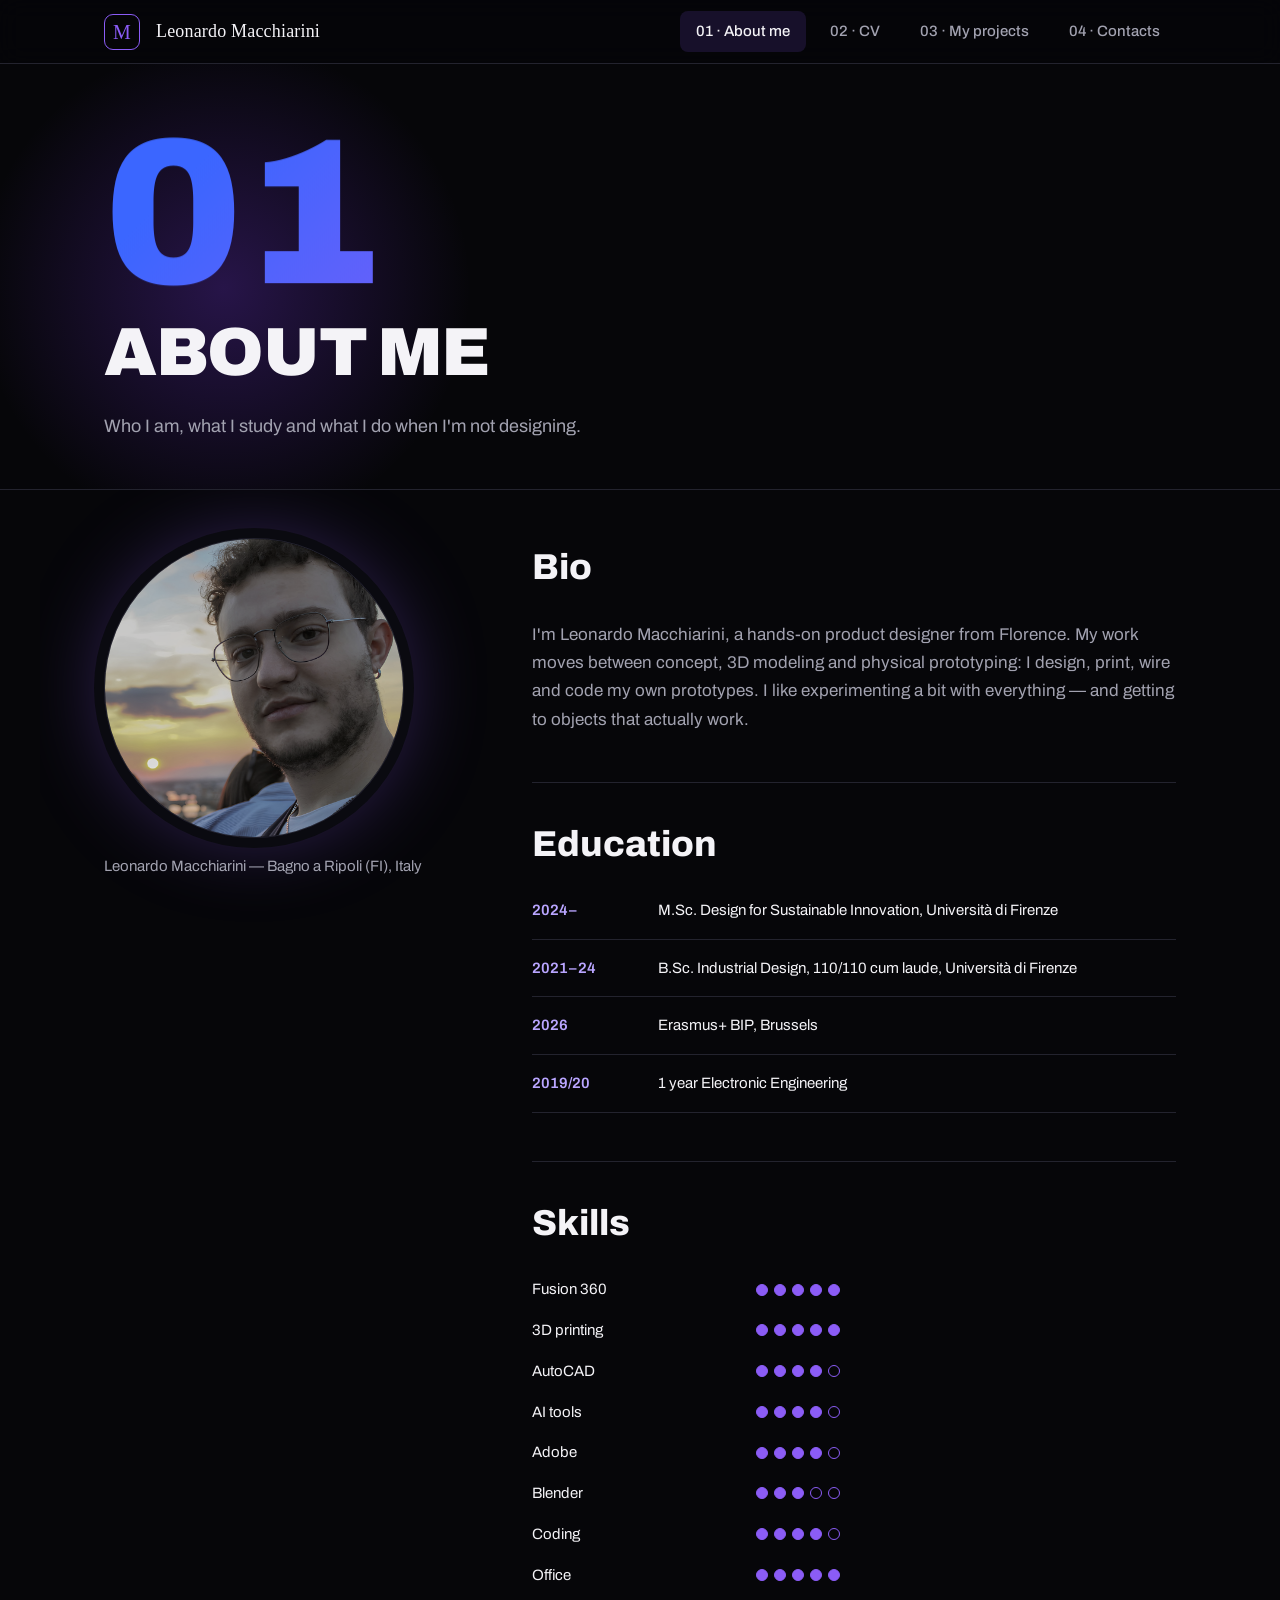
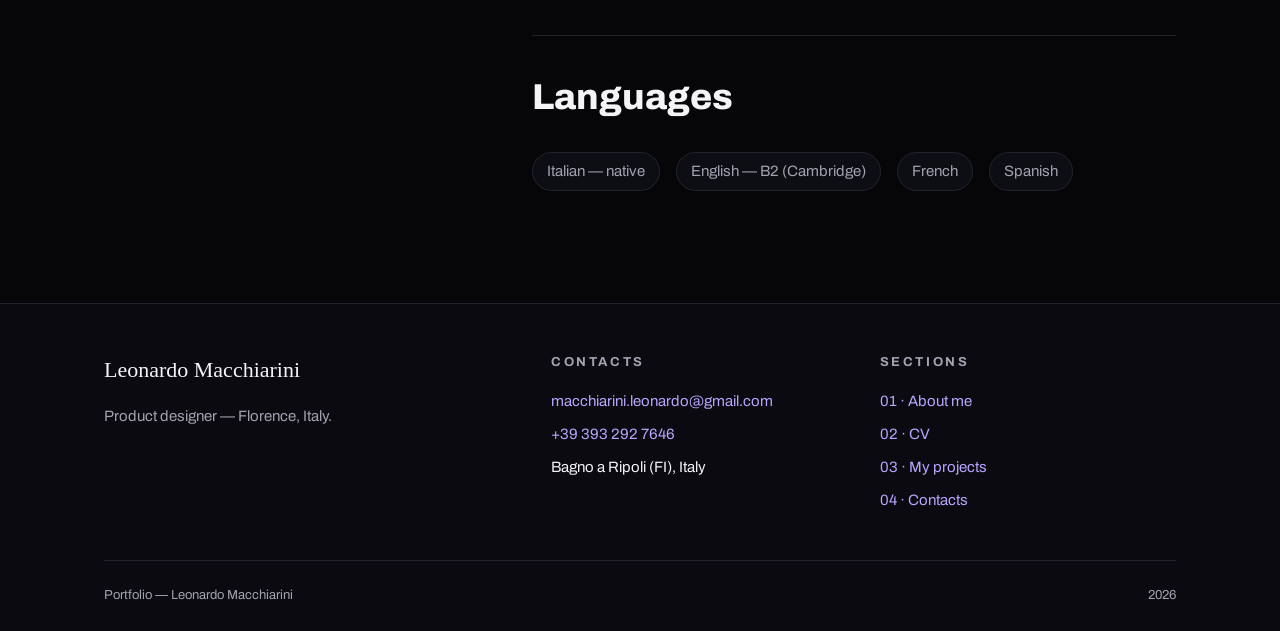
==== about.html @ bccb9dcc "Portfolio website: single-screen landing + About/CV/Projects/Contacts pages, Onyx/Violet design syst" ====
<!doctype html>
<html lang="en">
<head>
<meta charset="utf-8">
<meta name="viewport" content="width=device-width, initial-scale=1">
<meta name="color-scheme" content="dark">
<title>About me — Leonardo Macchiarini</title>
<meta name="description" content="Leonardo Macchiarini: bio, education, skills and languages.">
<link rel="icon" href="data:image/svg+xml,%3Csvg xmlns='http://www.w3.org/2000/svg' viewBox='0 0 64 64'%3E%3Crect width='64' height='64' rx='14' fill='%23070708'/%3E%3Ctext x='32' y='45' font-family='Georgia,serif' font-size='38' fill='%233b66ff' text-anchor='middle'%3EM%3C/text%3E%3C/svg%3E">
<link rel="stylesheet" href="assets/css/fonts.css">
<link rel="stylesheet" href="assets/css/layout.css">
<link rel="stylesheet" href="assets/css/style.css">
<script src="assets/js/main.js" defer></script>
</head>
<body>
<a class="skip" href="#contenuto">Skip to content</a>
<div id="progress" aria-hidden="true"></div>
<header class="site-header">
  <div class="header-inner">
    <a class="brand" href="index.html"><span class="brand-mark" aria-hidden="true">M</span><span>Leonardo Macchiarini</span></a>
    <button class="nav-toggle" type="button" aria-expanded="false" aria-controls="site-nav" aria-label="Open menu"><svg class="od-icon" style="--od-icon-size:1.4em" viewBox="0 0 24 24" fill="none" stroke="currentColor" stroke-width="2" stroke-linecap="round" aria-hidden="true"><path d="M4 7h16M4 12h16M4 17h16"/></svg></button>
    <nav class="site-nav" id="site-nav" aria-label="Main navigation">
      <ul><li><a href="about.html" aria-current="page">01 · About me</a></li><li><a href="cv.html">02 · CV</a></li><li><a href="projects.html">03 · My projects</a></li><li><a href="contacts.html">04 · Contacts</a></li></ul>
    </nav>
  </div>
</header>
<main id="contenuto">
<section class="page-head">
  <div class="container">
    <span class="big-num" aria-hidden="true">01</span>
    <h1>About me</h1>
    <p class="lead">Who I am, what I study and what I do when I'm not designing.</p>
  </div>
</section>
<section class="container about-grid">
  <figure class="about-photo reveal">
    <span class="frame"><img src="assets/img/about/p04-01.jpg" width="2367" height="2000" alt="Portrait of Leonardo Macchiarini" loading="eager"></span>
    <figcaption>Leonardo Macchiarini — Bagno a Ripoli (FI), Italy</figcaption>
  </figure>
  <div class="about-cols">
    <div class="about-block reveal">
      <h2>Bio</h2>
      <p>I'm Leonardo Macchiarini, a hands-on product designer from Florence. My work moves between concept, 3D modeling and physical prototyping: I design, print, wire and code my own prototypes. I like experimenting a bit with everything — and getting to objects that actually work.</p>
    </div>
    <div class="about-block reveal">
      <h2>Education</h2>
      <ul class="edu-list"><li><span class="yr">2024–</span><span>M.Sc. Design for Sustainable Innovation, Università di Firenze</span></li><li><span class="yr">2021–24</span><span>B.Sc. Industrial Design, 110/110 cum laude, Università di Firenze</span></li><li><span class="yr">2026</span><span>Erasmus+ BIP, Brussels</span></li><li><span class="yr">2019/20</span><span>1 year Electronic Engineering</span></li></ul>
    </div>
    <div class="about-block reveal">
      <h2>Skills</h2>
      <ul class="skill-list"><li class="skill"><span>Fusion 360</span><span class="dots" role="img" aria-label="5 out of 5"><span class="dot on"></span><span class="dot on"></span><span class="dot on"></span><span class="dot on"></span><span class="dot on"></span></span></li><li class="skill"><span>3D printing</span><span class="dots" role="img" aria-label="5 out of 5"><span class="dot on"></span><span class="dot on"></span><span class="dot on"></span><span class="dot on"></span><span class="dot on"></span></span></li><li class="skill"><span>AutoCAD</span><span class="dots" role="img" aria-label="4 out of 5"><span class="dot on"></span><span class="dot on"></span><span class="dot on"></span><span class="dot on"></span><span class="dot"></span></span></li><li class="skill"><span>AI tools</span><span class="dots" role="img" aria-label="4 out of 5"><span class="dot on"></span><span class="dot on"></span><span class="dot on"></span><span class="dot on"></span><span class="dot"></span></span></li><li class="skill"><span>Adobe</span><span class="dots" role="img" aria-label="4 out of 5"><span class="dot on"></span><span class="dot on"></span><span class="dot on"></span><span class="dot on"></span><span class="dot"></span></span></li><li class="skill"><span>Blender</span><span class="dots" role="img" aria-label="3 out of 5"><span class="dot on"></span><span class="dot on"></span><span class="dot on"></span><span class="dot"></span><span class="dot"></span></span></li><li class="skill"><span>Coding</span><span class="dots" role="img" aria-label="4 out of 5"><span class="dot on"></span><span class="dot on"></span><span class="dot on"></span><span class="dot on"></span><span class="dot"></span></span></li><li class="skill"><span>Office</span><span class="dots" role="img" aria-label="5 out of 5"><span class="dot on"></span><span class="dot on"></span><span class="dot on"></span><span class="dot on"></span><span class="dot on"></span></span></li></ul>
    </div>
    <div class="about-block reveal">
      <h2>Languages</h2>
      <ul class="lang-list"><li class="chip">Italian — native</li><li class="chip">English — B2 (Cambridge)</li><li class="chip">French</li><li class="chip">Spanish</li></ul>
    </div>
  </div>
</section>

</main>
<footer class="site-footer">
  <div class="container">
    <div class="footer-grid">
      <div>
        <p class="footer-brand">Leonardo Macchiarini</p>
        <p class="footer-note">Product designer — Florence, Italy.</p>
      </div>
      <div>
        <h2>Contacts</h2>
        <ul class="footer-links">
          <li><a href="mailto:macchiarini.leonardo@gmail.com">macchiarini.leonardo@gmail.com</a></li>
          <li><a href="tel:+393932927646">+39 393 292 7646</a></li>
          <li>Bagno a Ripoli (FI), Italy</li>
        </ul>
      </div>
      <div>
        <h2>Sections</h2>
        <ul class="footer-links">
          <li><a href="about.html">01 · About me</a></li>
          <li><a href="cv.html">02 · CV</a></li>
          <li><a href="projects.html">03 · My projects</a></li>
          <li><a href="contacts.html">04 · Contacts</a></li>
        </ul>
      </div>
    </div>
    <div class="footer-bottom">
      <span>Portfolio — Leonardo Macchiarini</span>
      <span>2026</span>
    </div>
  </div>
</footer>
</body>
</html>
---- assets/css/fonts.css ----
/* Archivo (local woff2) — imported from the fonts folder so existing
   `assets/css/fonts.css` links resolve without touching the pages. */
@import url("../fonts/fonts.css");
---- assets/css/layout.css ----
/* OD-LAYOUT-PRIMITIVES v1 — structure only: display, flex/grid, overflow, wrapping, ratio, geometry.
   Put this @layer first; product CSS outside the layer wins ordinary layout rules.
   Native hidden and closed-dialog states take precedence over component display rules. */
@layer od-layout {
  [hidden]:not([hidden="until-found" i]) { display: none !important; }
  dialog:not([open]) { display: none !important; }

  :where(.od-stack,.od-row,.od-row-top,.od-cluster,.od-grid,.od-field,.od-stat,.od-cell,.od-tile) > :where(*) { min-width: 0; }

  /* containers */
  .od-stack   { display: flex; flex-direction: column; gap: var(--od-gap, 8px); }
  .od-row     { display: flex; align-items: center; gap: var(--od-gap, 8px); }
  .od-row-top { display: flex; align-items: flex-start; gap: var(--od-gap, 8px); }
  .od-cluster { display: flex; flex-wrap: wrap; align-items: center; gap: var(--od-gap, 8px); }
  .od-fill    { flex: 1 1 0; min-width: 0; }
  .od-fixed   { flex: none; }
  .od-grid    { display: grid; gap: var(--od-gap, 12px); grid-template-columns: repeat(var(--od-cols, 3), minmax(0, 1fr)); }

  /* stacked information: each piece is its own line — never sibling inline spans */
  .od-stat, .od-field, .od-cell { display: grid; gap: var(--od-gap, 2px); }
  :where(.od-stat,.od-field,.od-cell) > :where(*) { display: block; }
  .od-tile { display: grid; grid-template-rows: auto 1fr; }
  :where(.od-tile) > :where(*) { display: block; }

  /* media keeps its intrinsic ratio by default; never a distorted or cropped
     cover by accident. height:auto lets the ratio win over an <img height="…">
     attribute. Cropping to a uniform box is an explicit opt-in: set --od-ratio
     AND add .od-media-cover together (per the core rule, only where a crop is
     deliberate — tile thumbs, decorative fills — never on full-frame content). */
  .od-media { display: block; width: 100%; height: auto; aspect-ratio: var(--od-ratio, auto); }
  .od-media-cover { object-fit: cover; }

  /* functional inline SVG icons opt into bounded geometry; content SVGs keep their own */
  .od-icon { display: inline-block; inline-size: var(--od-icon-size, 1em); block-size: var(--od-icon-size, 1em); flex: none; }

  /* data text only — authored copy is rewritten to its budget instead */
  .od-truncate { display: block; max-width: 100%; overflow: hidden; white-space: nowrap; text-overflow: ellipsis; }
  .od-clamp-2, .od-clamp-3 { display: -webkit-box; -webkit-box-orient: vertical; overflow: hidden; overflow-wrap: anywhere; }
  .od-clamp-2 { -webkit-line-clamp: 2; }
  .od-clamp-3 { -webkit-line-clamp: 3; }
  .od-lines-2 { min-height: calc(2 * 1.4em); }   /* block-level reservation for a shared baseline */
  .od-nowrap  { white-space: nowrap; }           /* 数字+单位 · 价格+起 · 日期+星期 */
  .od-keep    { word-break: keep-all; overflow-wrap: anywhere; } /* CJK labels break at spaces / <wbr> first */

  /* screen skeleton (optional): bars take their own space, the middle scrolls — no padding guessed for chrome */
  .od-screen { display: grid; grid-template-rows: auto minmax(0, 1fr) auto; height: 100%; }
  .od-scroll { overflow-y: auto; overscroll-behavior: contain; min-height: 0; }

  /* horizontal rail: the next item peeks at the edge; trailing room survives overflow */
  .od-rail { display: flex; gap: var(--od-gap, 8px); overflow-x: auto; scroll-snap-type: x proximity; scrollbar-width: none;
             padding-inline: var(--od-rail-pad, 16px); scroll-padding-inline: var(--od-rail-pad, 16px); }
  .od-rail::-webkit-scrollbar { display: none; }
  :where(.od-rail) > :where(*) { flex: none; scroll-snap-align: start; }
  :where(.od-rail) > :where(:last-child) { margin-inline-end: var(--od-rail-pad, 16px); }

  .od-spacer { flex: none; visibility: hidden; pointer-events: none; }
  .od-touch  { min-width: 44px; min-height: 44px; }
}
:root [hidden]:where(:not([hidden="until-found" i])) { display: none; }
/* /OD-LAYOUT-PRIMITIVES v1 */
---- assets/css/style.css ----
/* ============================================================
   Portfolio — Leonardo Macchiarini
   Design system: dark ground, electric blue accent, oversized
   section numerals, Archivo display type. Tokens only here.
   ============================================================ */

:root {
  --bg: #060609;
  --bg-2: #0a0a10;
  --panel: #0d0d14;
  --panel-2: #14141d;
  --line: #23232e;
  --text: #f4f3f7;
  --muted: #a2a2b0;
  --accent: #8b5cf6;
  --accent-strong: #7c3aed;
  --accent-soft: rgba(139, 92, 246, 0.14);
  --accent-2: #3b66ff;
  --accent-2-strong: #2e56f0;
  --deep-blue: #241a5e;
  --link: #b9a5ff;
  --on-accent: #ffffff;

  --font-sans: "Archivo", "Segoe UI", system-ui, sans-serif;
  --font-word: "Palatino Linotype", Palatino, Georgia, serif;

  --fs-hero: clamp(3.25rem, 13vw, 9.5rem);
  --fs-num: clamp(5rem, 17vw, 13rem);
  --fs-h1: clamp(2.25rem, 5.5vw, 4.25rem);
  --fs-h2: clamp(1.5rem, 3vw, 2.25rem);
  --fs-kicker: 0.8125rem;
  --fs-body: 1.0625rem;
  --fs-small: 0.9375rem;

  --s-1: 8px; --s-2: 16px; --s-3: 24px; --s-4: 32px;
  --s-5: 48px; --s-6: 64px; --s-7: 96px;

  --dur: 220ms;
  --dur-lg: 380ms;
  --ease-out: cubic-bezier(0.16, 1, 0.3, 1);
  --ease-in: cubic-bezier(0.4, 0, 1, 1);
  --ease-in-out: cubic-bezier(0.65, 0, 0.35, 1);

  --header-h: 64px;
  --radius: 14px;
  --container: 1200px;
}

*, *::before, *::after { box-sizing: border-box; }

html { scroll-behavior: smooth; scroll-padding-top: var(--header-h); }

body {
  margin: 0;
  background: var(--bg);
  color: var(--text);
  font-family: var(--font-sans);
  font-size: var(--fs-body);
  line-height: 1.65;
  -webkit-font-smoothing: antialiased;
  overflow-x: clip;
}

img { display: block; max-width: 100%; height: auto; }

a { color: var(--link); text-decoration: none; }
a:hover { color: var(--text); }

h1, h2, h3, p, figure, blockquote { margin: 0; }
ul, ol { margin: 0; padding: 0; list-style: none; }

button { font: inherit; color: inherit; }

:focus-visible {
  outline: 2px solid var(--accent);
  outline-offset: 3px;
  border-radius: 4px;
}

.skip {
  position: fixed;
  top: -100px;
  left: var(--s-2);
  z-index: 100;
  background: var(--accent-strong);
  color: var(--on-accent);
  padding: var(--s-1) var(--s-2);
  border-radius: 8px;
  transition: top var(--dur) var(--ease-out);
}
.skip:focus { top: var(--s-2); color: var(--on-accent); }

.container {
  max-width: var(--container);
  margin-inline: auto;
  padding-inline: clamp(20px, 5vw, 64px);
}

main { padding-top: var(--header-h); }

/* ---------- header ---------- */

.site-header {
  position: fixed;
  inset: 0 0 auto 0;
  z-index: 50;
  height: var(--header-h);
  background: rgba(6, 6, 9, 0.82);
  backdrop-filter: blur(12px);
  -webkit-backdrop-filter: blur(12px);
  border-bottom: 1px solid var(--line);
  transition: box-shadow var(--dur) var(--ease-out);
}
.site-header.scrolled { box-shadow: 0 8px 32px rgba(0, 0, 0, 0.55); }

.header-inner {
  max-width: var(--container);
  margin-inline: auto;
  padding-inline: clamp(20px, 5vw, 64px);
  height: 100%;
  display: flex;
  align-items: center;
  gap: var(--s-3);
}

.brand {
  display: flex;
  align-items: center;
  gap: var(--s-2);
  color: var(--text);
  font-family: var(--font-word);
  font-size: 1.125rem;
  letter-spacing: 0.01em;
}
.brand:hover { color: var(--text); }
.brand-mark {
  display: grid;
  place-items: center;
  width: 36px;
  height: 36px;
  border: 1px solid var(--accent);
  border-radius: 9px;
  color: var(--accent);
  font-family: var(--font-word);
  font-size: 1.25rem;
  line-height: 1;
}

.site-nav { margin-left: auto; }
.site-nav ul { display: flex; align-items: center; gap: var(--s-1); }
.site-nav a {
  display: block;
  padding: var(--s-1) var(--s-2);
  border-radius: 8px;
  color: var(--muted);
  font-size: var(--fs-small);
  font-weight: 500;
  white-space: nowrap;
}
.site-nav a:hover { color: var(--text); background: var(--panel-2); }
.site-nav a[aria-current="page"] { color: var(--text); background: var(--accent-soft); }

.nav-toggle {
  display: none;
  margin-left: auto;
  width: 44px;
  height: 44px;
  background: none;
  border: 1px solid var(--line);
  border-radius: 10px;
  cursor: pointer;
  place-items: center;
}

/* ---------- buttons & chips ---------- */

.btn {
  display: inline-flex;
  align-items: center;
  gap: var(--s-1);
  padding: 14px 24px;
  border-radius: 999px;
  font-weight: 600;
  font-size: var(--fs-small);
  border: 1px solid transparent;
  transition: background var(--dur) var(--ease-out), color var(--dur) var(--ease-out),
              border-color var(--dur) var(--ease-out), transform var(--dur) var(--ease-out);
}
.btn.primary { background: var(--accent-2-strong); color: var(--on-accent); }
.btn.primary:hover { background: var(--accent-2); color: var(--on-accent); box-shadow: 0 8px 30px rgba(59, 102, 255, 0.35); }
.btn.ghost { border-color: var(--line); color: var(--text); background: transparent; }
.btn.ghost:hover { border-color: var(--accent); color: var(--text); }
.btn:active { transform: translateY(1px); }

.chip {
  display: inline-block;
  padding: 6px 14px;
  border: 1px solid var(--line);
  border-radius: 999px;
  background: var(--panel);
  color: var(--muted);
  font-size: var(--fs-small);
}

.tag {
  display: inline-block;
  padding: 4px 12px;
  border-radius: 999px;
  background: var(--accent-soft);
  color: var(--link);
  font-size: 0.8125rem;
  font-weight: 600;
  letter-spacing: 0.02em;
}

.kicker {
  font-size: var(--fs-kicker);
  font-weight: 700;
  letter-spacing: 0.22em;
  text-transform: uppercase;
  color: var(--link);
}

/* ---------- hero (landing) ---------- */

.hero {
  position: relative;
  min-height: calc(100svh - var(--header-h));
  display: grid;
  grid-template-columns: minmax(0, 1.4fr) minmax(0, 1fr);
  align-items: center;
  gap: var(--s-5);
  padding-block: var(--s-6);
  overflow: hidden;
}
.hero::before {
  content: "";
  position: absolute;
  top: -20%;
  right: -10%;
  width: 60vw;
  height: 60vw;
  max-width: 900px;
  max-height: 900px;
  background: radial-gradient(closest-side, rgba(124, 58, 237, 0.32), transparent 70%);
  pointer-events: none;
}
.hero-text { position: relative; }
.hero-kicker { margin-bottom: var(--s-3); }
.hero-title {
  font-size: var(--fs-hero);
  font-weight: 900;
  line-height: 0.95;
  letter-spacing: -0.03em;
  text-transform: uppercase;
}
.hero-name {
  margin-top: var(--s-2);
  font-family: var(--font-word);
  font-size: clamp(1.375rem, 3vw, 2rem);
  color: var(--muted);
}
.hero-quote {
  margin-top: var(--s-4);
  max-width: 46ch;
  font-size: var(--fs-h2);
  line-height: 1.35;
  font-weight: 500;
}
.hero-quote cite {
  display: block;
  margin-top: var(--s-2);
  font-style: normal;
  font-size: var(--fs-small);
  color: var(--muted);
}
.hero-cta { display: flex; flex-wrap: wrap; gap: var(--s-2); margin-top: var(--s-5); }

.hero-portrait {
  position: relative;
  justify-self: center;
  width: min(100%, 440px);
}
.hero-portrait .ring {
  width: 100%;
  aspect-ratio: 1;
  border-radius: 50%;
  overflow: hidden;
  border: 1px solid var(--line);
  box-shadow: 0 0 0 10px var(--bg-2), 0 0 90px rgba(59, 102, 255, 0.25);
}
.hero-portrait img { width: 100%; height: 100%; object-fit: cover; }

/* ---------- index rows (landing) ---------- */

.index-section { padding-block: var(--s-6) var(--s-7); border-top: 1px solid var(--line); }
.section-title {
  font-size: var(--fs-h2);
  font-weight: 800;
  letter-spacing: -0.01em;
  margin-bottom: var(--s-4);
}

.index-list { border-top: 1px solid var(--line); }
.index-row {
  display: grid;
  grid-template-columns: auto minmax(0, 1fr) auto auto;
  align-items: center;
  gap: clamp(16px, 4vw, 48px);
  padding: var(--s-4) var(--s-2);
  border-bottom: 1px solid var(--line);
  color: var(--text);
  transition: background var(--dur) var(--ease-out);
}
.index-row:hover { background: var(--panel); color: var(--text); }
.idx-num {
  font-size: clamp(2rem, 5vw, 3.5rem);
  font-weight: 900;
  line-height: 1;
  color: var(--accent);
  background: linear-gradient(135deg, var(--accent-2), var(--accent));
  -webkit-background-clip: text;
  background-clip: text;
  -webkit-text-fill-color: transparent;
}
@supports not ((background-clip: text) or (-webkit-background-clip: text)) {
  .idx-num { background: none; -webkit-text-fill-color: currentColor; color: var(--accent); }
}
.idx-title {
  display: block;
  font-size: clamp(1.375rem, 3vw, 2rem);
  font-weight: 800;
  letter-spacing: -0.01em;
}
.idx-desc { display: block; margin-top: 6px; color: var(--muted); font-size: var(--fs-small); max-width: 60ch; }
.idx-thumb {
  width: clamp(72px, 10vw, 120px);
  aspect-ratio: 4 / 3;
  border-radius: 10px;
  overflow: hidden;
  border: 1px solid var(--line);
}
.idx-thumb img { width: 100%; height: 100%; object-fit: cover; }
.idx-arrow { color: var(--accent); transition: transform var(--dur) var(--ease-out); }
.index-row:hover .idx-arrow { transform: translateX(6px); }

/* ---------- section head (category / about / project) ---------- */

.page-head {
  position: relative;
  padding-block: var(--s-6) var(--s-5);
  border-bottom: 1px solid var(--line);
  overflow: hidden;
}
.page-head::before {
  content: "";
  position: absolute;
  top: -30%;
  left: -10%;
  width: 55vw;
  height: 55vw;
  max-width: 800px;
  max-height: 800px;
  background: radial-gradient(closest-side, rgba(124, 58, 237, 0.28), transparent 70%);
  pointer-events: none;
}
.big-num {
  display: block;
  font-size: var(--fs-num);
  font-weight: 900;
  line-height: 0.8;
  color: var(--accent);
  background: linear-gradient(135deg, var(--accent-2) 10%, var(--accent) 60%, #c4b5fd 100%);
  -webkit-background-clip: text;
  background-clip: text;
  -webkit-text-fill-color: transparent;
  user-select: none;
}
@supports not ((background-clip: text) or (-webkit-background-clip: text)) {
  .big-num { background: none; -webkit-text-fill-color: currentColor; color: var(--accent); }
}
.page-head h1 {
  position: relative;
  margin-top: var(--s-3);
  font-size: var(--fs-h1);
  font-weight: 900;
  letter-spacing: -0.02em;
  text-transform: uppercase;
  line-height: 1.02;
}
.page-head .lead {
  position: relative;
  margin-top: var(--s-3);
  max-width: 68ch;
  color: var(--muted);
  font-size: 1.125rem;
}

/* ---------- project cards ---------- */

.cards-section { padding-block: var(--s-5) var(--s-7); }
.cards {
  display: grid;
  grid-template-columns: repeat(auto-fill, minmax(280px, 1fr));
  gap: var(--s-4);
}
.card {
  display: grid;
  grid-template-rows: auto 1fr;
  background: var(--panel);
  border: 1px solid var(--line);
  border-radius: var(--radius);
  overflow: hidden;
  color: var(--text);
  transition: border-color var(--dur) var(--ease-out), transform var(--dur) var(--ease-out);
}
.card:hover { border-color: var(--accent); color: var(--text); transform: translateY(-4px); }
.card-media { display: block; aspect-ratio: 4 / 3; overflow: hidden; border-bottom: 1px solid var(--line); }
.card-media img { width: 100%; height: 100%; object-fit: cover; transition: transform var(--dur-lg) var(--ease-out); }
.card:hover .card-media img { transform: scale(1.04); }
.card-body { display: grid; gap: var(--s-2); padding: var(--s-3); align-content: start; }
.card-title { font-size: 1.25rem; font-weight: 700; letter-spacing: -0.01em; }
.card-foot { display: flex; align-items: center; justify-content: space-between; gap: var(--s-2); color: var(--accent); }
.card-foot .lbl { color: var(--muted); font-size: var(--fs-small); }

/* ---------- breadcrumbs ---------- */

.crumbs { padding-block: var(--s-4) 0; }
.crumbs ol { display: flex; flex-wrap: wrap; gap: var(--s-1); align-items: center; font-size: var(--fs-small); color: var(--muted); }
.crumbs li + li::before { content: "/"; margin-right: var(--s-1); color: var(--line); }
.crumbs [aria-current] { color: var(--text); }

/* ---------- project page ---------- */

.proj-head { padding-block: var(--s-4) var(--s-3); }
.proj-head h1 {
  margin-top: var(--s-2);
  font-size: var(--fs-h1);
  font-weight: 900;
  letter-spacing: -0.02em;
  line-height: 1.05;
}
.proj-meta { display: flex; flex-wrap: wrap; gap: var(--s-2); margin-top: var(--s-3); }

.proj-body { padding-block: var(--s-3) var(--s-4); }
.proj-body p { max-width: 70ch; }
.proj-body p + p { margin-top: var(--s-2); }

.gallery { display: grid; grid-template-columns: repeat(2, minmax(0, 1fr)); gap: var(--s-3); padding-block: var(--s-3) var(--s-6); }
.shot-fig { display: grid; gap: var(--s-1); align-content: start; }
.shot-fig.wide { grid-column: 1 / -1; }
.shot {
  display: block;
  width: 100%;
  padding: 0;
  border: 1px solid var(--line);
  border-radius: var(--radius);
  overflow: hidden;
  background: var(--panel);
  cursor: zoom-in;
  transition: border-color var(--dur) var(--ease-out);
}
.shot:hover { border-color: var(--accent); }
.shot img { width: 100%; height: auto; }
.shot-fig figcaption { color: var(--muted); font-size: var(--fs-small); padding-inline: 4px; }

.proj-nav {
  display: grid;
  grid-template-columns: 1fr 1fr;
  gap: var(--s-3);
  padding-block: var(--s-5);
  border-top: 1px solid var(--line);
}
.proj-nav a {
  display: grid;
  gap: 6px;
  padding: var(--s-3);
  border: 1px solid var(--line);
  border-radius: var(--radius);
  background: var(--panel);
  color: var(--text);
  transition: border-color var(--dur) var(--ease-out);
}
.proj-nav a:hover { border-color: var(--accent); color: var(--text); }
.proj-nav .dir { font-size: var(--fs-kicker); font-weight: 700; letter-spacing: 0.18em; text-transform: uppercase; color: var(--link); }
.proj-nav .ttl { font-weight: 700; }
.proj-nav .next { text-align: right; }

/* ---------- about ---------- */

.about-grid {
  display: grid;
  grid-template-columns: minmax(0, 380px) minmax(0, 1fr);
  gap: var(--s-5);
  padding-block: var(--s-5);
}
.about-photo { display: grid; gap: var(--s-2); align-content: start; }
.about-photo .frame { border-radius: var(--radius); overflow: hidden; border: 1px solid var(--line); }
.about-photo img { width: 100%; height: auto; }
.about-photo figcaption { color: var(--muted); font-size: var(--fs-small); }
.contact-list { display: grid; gap: var(--s-1); margin-top: var(--s-2); font-size: var(--fs-small); }
.contact-list a { color: var(--link); }

.about-cols { display: grid; gap: var(--s-5); }
.about-block h2 { font-size: var(--fs-h2); font-weight: 800; margin-bottom: var(--s-3); }
.about-block + .about-block { border-top: 1px solid var(--line); padding-top: var(--s-4); }

.edu-list { display: grid; gap: var(--s-2); }
.edu-list li { display: grid; grid-template-columns: 110px 1fr; gap: var(--s-2); padding-bottom: var(--s-2); border-bottom: 1px solid var(--line); font-size: var(--fs-small); }
.edu-list .yr { color: var(--link); font-weight: 600; white-space: nowrap; }

.lang-list { display: flex; flex-wrap: wrap; gap: var(--s-2); }

.skill-list { display: grid; gap: var(--s-2); max-width: 560px; }
.skill { display: grid; grid-template-columns: minmax(120px, 200px) 1fr; align-items: center; gap: var(--s-3); font-size: var(--fs-small); }
.dots { display: inline-flex; gap: 6px; align-items: center; }
.dot { width: 12px; height: 12px; border-radius: 50%; border: 1.5px solid var(--accent); }
.dot.on { background: var(--accent); }

.exp-list { display: grid; gap: var(--s-2); }
.exp-list li { display: grid; grid-template-columns: 130px 1fr; gap: var(--s-2); font-size: var(--fs-small); padding-bottom: var(--s-2); border-bottom: 1px solid var(--line); }
.exp-list .yr { color: var(--link); font-weight: 600; white-space: nowrap; }

.chip-cloud { display: flex; flex-wrap: wrap; gap: var(--s-2); }

/* ---------- footer ---------- */

.site-footer { border-top: 1px solid var(--line); background: var(--bg-2); margin-top: var(--s-6); }
.footer-grid {
  display: grid;
  grid-template-columns: 1.4fr 1fr 1fr;
  gap: var(--s-4);
  padding-block: var(--s-5);
}
.footer-brand { font-family: var(--font-word); font-size: 1.375rem; }
.footer-note { color: var(--muted); font-size: var(--fs-small); margin-top: var(--s-2); max-width: 40ch; }
.site-footer h2 { font-size: var(--fs-kicker); letter-spacing: 0.2em; text-transform: uppercase; color: var(--muted); margin-bottom: var(--s-2); }
.footer-links { display: grid; gap: var(--s-1); font-size: var(--fs-small); }
.footer-bottom {
  display: flex;
  flex-wrap: wrap;
  gap: var(--s-2);
  justify-content: space-between;
  padding-block: var(--s-3);
  border-top: 1px solid var(--line);
  color: var(--muted);
  font-size: 0.8125rem;
}

/* ---------- lightbox ---------- */

.lightbox {
  border: 1px solid var(--line);
  border-radius: var(--radius);
  background: var(--bg-2);
  color: var(--text);
  padding: 0;
  max-width: min(1100px, calc(100vw - 32px));
  width: 100%;
}
.lightbox::backdrop { background: rgba(3, 3, 6, 0.78); backdrop-filter: blur(8px); -webkit-backdrop-filter: blur(8px); }
.lb-fig { display: grid; gap: var(--s-2); padding: var(--s-3); }
.lb-img { width: 100%; max-height: 72vh; object-fit: contain; border-radius: 8px; background: #000; }
.lb-bar { display: flex; align-items: center; gap: var(--s-2); }
.lb-cap { flex: 1 1 auto; color: var(--muted); font-size: var(--fs-small); }
.lb-count { color: var(--muted); font-size: var(--fs-small); white-space: nowrap; }
.lb-btn {
  display: inline-grid;
  place-items: center;
  width: 44px;
  height: 44px;
  border-radius: 10px;
  border: 1px solid var(--line);
  background: var(--panel);
  cursor: pointer;
  color: var(--text);
  transition: border-color var(--dur) var(--ease-out);
}
.lb-btn:hover { border-color: var(--accent); }
.lb-nav { display: flex; gap: var(--s-2); justify-content: space-between; }

/* ---------- reveal motion ---------- */

.reveal { opacity: 0; transform: translateY(22px) scale(0.985); transition: opacity var(--dur-lg) var(--ease-out), transform var(--dur-lg) var(--ease-out); }
.reveal.in { opacity: 1; transform: none; }
.cards .reveal:nth-child(2), .index-list .reveal:nth-child(2) { transition-delay: 40ms; }
.cards .reveal:nth-child(3), .index-list .reveal:nth-child(3) { transition-delay: 80ms; }
.cards .reveal:nth-child(4), .index-list .reveal:nth-child(4) { transition-delay: 120ms; }
.cards .reveal:nth-child(5) { transition-delay: 160ms; }
.cards .reveal:nth-child(6) { transition-delay: 200ms; }

@media (prefers-reduced-motion: reduce) {
  html { scroll-behavior: auto; }
  .reveal { opacity: 1; transform: none; transition: none; }
  .card, .card-media img, .btn, .index-row, .idx-arrow { transition: none; }
}

/* ---------- responsive ---------- */

@media (max-width: 1024px) {
  .hero { grid-template-columns: 1fr; gap: var(--s-4); min-height: 0; padding-block: var(--s-6); }
  .hero-portrait { width: min(70vw, 360px); justify-self: start; }
  .footer-grid { grid-template-columns: 1fr 1fr; }
}

@media (max-width: 860px) {
  .nav-toggle { display: grid; }
  .site-nav {
    position: fixed;
    top: var(--header-h);
    left: 0;
    right: 0;
    margin: 0;
    background: var(--bg-2);
    border-bottom: 1px solid var(--line);
    padding: var(--s-2) clamp(20px, 5vw, 64px) var(--s-3);
  }
  .site-nav:not(.open) { display: none; }
  .site-nav ul { flex-direction: column; align-items: stretch; gap: 4px; }
  .site-nav a { padding: 12px 14px; font-size: 1rem; }
  .about-grid { grid-template-columns: 1fr; }
  .about-photo { max-width: 380px; }
}

@media (max-width: 768px) {
  .index-row { grid-template-columns: auto minmax(0, 1fr) auto; }
  .idx-thumb { display: none; }
  .gallery { grid-template-columns: 1fr; }
  .proj-nav { grid-template-columns: 1fr; }
  .edu-list li, .exp-list li { grid-template-columns: 1fr; gap: 2px; }
  .skill { grid-template-columns: 1fr; gap: 6px; }
  .footer-grid { grid-template-columns: 1fr; }
}

/* ---------- modern motion layer ---------- */

::selection { background: var(--accent-strong); color: var(--on-accent); }

#progress {
  position: fixed;
  top: 0;
  left: 0;
  z-index: 60;
  width: 100%;
  height: 3px;
  background: linear-gradient(90deg, var(--accent-2), var(--accent));
  transform: scaleX(0);
  transform-origin: 0 50%;
  pointer-events: none;
}

.site-header.hide { transform: translateY(-100%); }

.marquee { overflow: hidden; border-bottom: 1px solid var(--line); background: var(--bg-2); }
.marquee-track { display: flex; width: max-content; }
.marquee-group { display: flex; align-items: center; gap: 40px; padding: 14px 0 14px 40px; }
.marquee-group span {
  white-space: nowrap;
  font-weight: 800;
  font-size: 0.95rem;
  letter-spacing: 0.14em;
  text-transform: uppercase;
  color: var(--muted);
}
.marquee-group .sep { color: var(--accent); }

@media (prefers-reduced-motion: no-preference) {
  @view-transition { navigation: auto; }
  ::view-transition-old(root) { animation: vt-out 240ms var(--ease-in) both; }
  ::view-transition-new(root) { animation: vt-in 400ms var(--ease-out) 30ms both; }
  @keyframes vt-out { to { opacity: 0; transform: translateY(-14px); } }
  @keyframes vt-in { from { opacity: 0; transform: translateY(16px); } }

  @keyframes rise { from { opacity: 0; transform: translateY(26px); } }
  @keyframes pop { from { opacity: 0; transform: scale(0.92); } }
  .hero-kicker { animation: rise 0.55s var(--ease-out) both; }
  .hero-title { animation: rise 0.65s var(--ease-out) 0.06s both; }
  .hero-name { animation: rise 0.6s var(--ease-out) 0.14s both; }
  .hero-quote { animation: rise 0.6s var(--ease-out) 0.22s both; }
  .hero-cta { animation: rise 0.6s var(--ease-out) 0.3s both; }
  .hero-portrait { animation: pop 0.7s var(--ease-out) 0.18s both; }

  .crumbs, .page-head .big-num { animation: rise 0.5s var(--ease-out) both; }
  .page-head h1, .proj-head .kicker { animation: rise 0.55s var(--ease-out) 0.07s both; }
  .page-head .lead, .proj-head h1 { animation: rise 0.6s var(--ease-out) 0.14s both; }
  .proj-meta { animation: rise 0.6s var(--ease-out) 0.21s both; }

  .marquee-track { animation: marquee 26s linear infinite; }
  .marquee:hover .marquee-track { animation-play-state: paused; }
  @keyframes marquee { to { transform: translateX(-50%); } }

  .shot img { transition: transform var(--dur-lg) var(--ease-out); }
  .shot:hover img, .shot:focus-visible img { transform: scale(1.035); }

  dialog.lightbox[open] { animation: lb-in 260ms var(--ease-out) both; }
  dialog.lightbox[open]::backdrop { animation: lb-fade 260ms ease-out both; }
  @keyframes lb-in { from { opacity: 0; transform: scale(0.96) translateY(12px); } }
  @keyframes lb-fade { from { opacity: 0; } }

  .site-header { transition: box-shadow var(--dur) var(--ease-out), transform 320ms var(--ease-out); }
  #contenuto, .site-footer { transition: opacity 200ms var(--ease-in), transform 200ms var(--ease-in); }
  body.page-exit #contenuto,
  body.page-exit .site-header,
  body.page-exit .site-footer { opacity: 0; transform: translateY(-10px); }

  .site-nav a { transition: color 180ms var(--ease-out), background-color 180ms var(--ease-out); }
  .shot { transition: border-color var(--dur) var(--ease-out), transform var(--dur) var(--ease-out), box-shadow var(--dur) var(--ease-out); }
  .shot:hover, .shot:focus-visible { transform: translateY(-3px); box-shadow: 0 14px 40px rgba(0, 0, 0, 0.45), 0 0 36px rgba(139, 92, 246, 0.16); }
  .card { transition: border-color var(--dur) var(--ease-out), transform 280ms var(--ease-out), box-shadow 280ms var(--ease-out); }
  .card:hover { box-shadow: 0 18px 50px rgba(0, 0, 0, 0.5), 0 0 44px rgba(139, 92, 246, 0.18); }
}

/* ---------- fluidity pass (base, motion-safe) ---------- */

section[id] { scroll-margin-top: calc(var(--header-h) + 16px); }
.lb-img { transition: opacity 200ms var(--ease-out), transform 200ms var(--ease-out); }
.lb-img.swap { opacity: 0; transform: translateX(12px); }

/* ---------- fluidity pass 2: scroll-linked motion & rhythm ---------- */

.cards-section, .index-section, .proj-body, .about-grid, .gallery, .site-footer {
  content-visibility: auto;
  contain-intrinsic-size: auto 640px;
}

#progress { will-change: transform; }

.idx-title { transition: transform var(--dur) var(--ease-out); }
.index-row:hover .idx-title, .index-row:focus-visible .idx-title { transform: translateX(8px); }

.lb-img.swap-next { opacity: 0; transform: translateX(18px); }
.lb-img.swap-prev { opacity: 0; transform: translateX(-18px); }

.parallax { will-change: transform; }

@media (prefers-reduced-motion: reduce) {
  .cards-section, .index-section, .proj-body, .about-grid, .gallery, .site-footer { content-visibility: visible; }
  .lb-img, .idx-title { transition: none; }
  .proj-bg.armed { opacity: 1; transition: none; }
  .scroll-hint { display: none; }
}

/* ---------- new structure: single-screen landing, CV sheet, parallax projects, contacts ---------- */

.landing-page main { padding-top: var(--header-h); }
.landing {
  position: relative;
  height: calc(100svh - var(--header-h));
  display: grid;
  align-items: center;
  overflow: hidden;
}
.landing::before {
  content: "";
  position: absolute;
  top: -20%;
  right: -10%;
  width: 60vw;
  height: 60vw;
  max-width: 900px;
  max-height: 900px;
  background: radial-gradient(closest-side, rgba(124, 58, 237, 0.35), transparent 70%);
  pointer-events: none;
}
.landing-inner {
  position: relative;
  display: grid;
  grid-template-columns: minmax(0, 1.15fr) minmax(0, 1fr);
  gap: var(--s-5);
  align-items: center;
}
.landing-title {
  font-size: clamp(2.5rem, 10.5vh, 7rem);
  font-weight: 900;
  line-height: 0.95;
  letter-spacing: -0.03em;
  text-transform: uppercase;
  color: var(--text);
  background: linear-gradient(100deg, var(--accent-2) 0%, var(--accent) 55%, #c4b5fd 100%);
  -webkit-background-clip: text;
  background-clip: text;
  -webkit-text-fill-color: transparent;
  filter: drop-shadow(0 0 26px rgba(124, 58, 237, 0.35));
}
@supports not ((background-clip: text) or (-webkit-background-clip: text)) {
  .landing-title { background: none; -webkit-text-fill-color: currentColor; filter: none; color: var(--text); }
}
.landing-bio {
  margin-top: var(--s-3);
  max-width: 42ch;
  color: var(--muted);
  font-size: clamp(0.95rem, 1.7vh, 1.2rem);
}
.landing-links { display: grid; gap: var(--s-1); }
.landing-link {
  position: relative;
  overflow: hidden;
  display: grid;
  grid-template-columns: auto minmax(0, 1fr) auto;
  align-items: center;
  gap: var(--s-3);
  padding: clamp(8px, 2vh, 18px) var(--s-3);
  border: 1px solid var(--line);
  border-radius: var(--radius);
  background: var(--panel);
  color: var(--text);
  transition: border-color var(--dur) var(--ease-out), transform var(--dur) var(--ease-out);
}
.landing-link::before {
  content: "";
  position: absolute;
  inset: 0;
  background: var(--accent-soft);
  transform: scaleX(0);
  transform-origin: 0 50%;
  transition: transform var(--dur-lg) var(--ease-out);
}
.landing-link > * { position: relative; }
.landing-link:hover, .landing-link:focus-visible { border-color: var(--accent); transform: translateX(6px); color: var(--text); }
.landing-link:hover::before, .landing-link:focus-visible::before { transform: scaleX(1); }
.ll-num {
  font-weight: 900;
  font-size: clamp(1rem, 2.4vh, 1.5rem);
  line-height: 1;
  color: var(--accent);
  background: linear-gradient(135deg, var(--accent-2), var(--accent));
  -webkit-background-clip: text;
  background-clip: text;
  -webkit-text-fill-color: transparent;
}
@supports not ((background-clip: text) or (-webkit-background-clip: text)) {
  .ll-num { background: none; -webkit-text-fill-color: currentColor; color: var(--accent); }
}
.ll-title { font-size: clamp(1.2rem, 3.2vh, 1.9rem); font-weight: 800; letter-spacing: -0.01em; }
.ll-arrow { color: var(--accent); display: inline-flex; }

.about-block > p { color: var(--muted); max-width: 65ch; }

.cv-wrap { padding-block: var(--s-5) var(--s-7); }
.cv-sheet {
  max-width: 840px;
  margin-inline: auto;
  background: var(--panel);
  border: 1px solid var(--line);
  border-radius: var(--radius);
  padding: clamp(24px, 5vw, 56px);
}
.cv-head { padding-bottom: var(--s-4); border-bottom: 1px solid var(--line); margin-bottom: var(--s-4); }
.cv-head h2 {
  font-size: var(--fs-h1);
  font-weight: 900;
  letter-spacing: -0.02em;
  text-transform: uppercase;
  line-height: 1.02;
  color: var(--text);
  background: linear-gradient(100deg, var(--accent-2) 0%, var(--accent) 60%, #c4b5fd 100%);
  -webkit-background-clip: text;
  background-clip: text;
  -webkit-text-fill-color: transparent;
}
@supports not ((background-clip: text) or (-webkit-background-clip: text)) {
  .cv-head h2 { background: none; -webkit-text-fill-color: currentColor; color: var(--text); }
}
@media (min-width: 768px) {
  .cv-cols { display: grid; grid-template-columns: 1fr 1fr; gap: var(--s-5); }
  .cv-cols .cv-sec + .cv-sec { margin-top: 0; }
}
.cv-role { margin-top: 6px; color: var(--link); font-weight: 600; }
.cv-contact { display: flex; flex-wrap: wrap; gap: 6px var(--s-3); margin-top: var(--s-3); font-size: var(--fs-small); color: var(--muted); }
.cv-sec + .cv-sec { margin-top: var(--s-5); }
.cv-sec h3 { font-size: var(--fs-kicker); font-weight: 700; letter-spacing: 0.22em; text-transform: uppercase; color: var(--link); margin-bottom: var(--s-3); }
.cv-sec > p { color: var(--muted); max-width: 70ch; }

.proj {
  position: relative;
  min-height: 100svh;
  display: grid;
  align-items: center;
  overflow: hidden;
  border-top: 1px solid var(--line);
}
.proj-bg { position: absolute; inset: -14% 0; z-index: 0; will-change: transform; }
.proj-bg.armed { opacity: 0; transition: opacity 700ms var(--ease-out); }
.proj-bg.armed.in { opacity: 1; }
.proj-bg img { width: 100%; height: 100%; object-fit: cover; }
.proj-bg::after { content: ""; position: absolute; inset: 0; background: rgba(6, 6, 9, 0.62); }
.proj-bg.is-ph::after { display: none; }
.proj-content { position: relative; z-index: 1; padding-block: var(--s-6); will-change: transform; }
.proj-index {
  display: block;
  font-size: clamp(3rem, 8vw, 6rem);
  font-weight: 900;
  line-height: 1;
  color: var(--accent);
  background: linear-gradient(135deg, var(--accent-2) 10%, var(--accent) 60%, #c4b5fd 100%);
  -webkit-background-clip: text;
  background-clip: text;
  -webkit-text-fill-color: transparent;
  user-select: none;
}
@supports not ((background-clip: text) or (-webkit-background-clip: text)) {
  .proj-index { background: none; -webkit-text-fill-color: currentColor; color: var(--accent); }
}
.scroll-hint {
  position: absolute;
  left: 50%;
  bottom: 28px;
  transform: translateX(-50%);
  z-index: 2;
  display: grid;
  justify-items: center;
  gap: 4px;
  color: var(--muted);
  font-size: 0.75rem;
  font-weight: 600;
  letter-spacing: 0.22em;
  text-transform: uppercase;
  transition: opacity 300ms var(--ease-out);
  pointer-events: none;
}
.scroll-hint svg { color: var(--accent); }
.proj-title {
  margin-top: var(--s-2);
  font-size: clamp(2.5rem, 8vw, 6rem);
  font-weight: 900;
  letter-spacing: -0.02em;
  line-height: 1;
  text-transform: uppercase;
}
.proj-sub { margin-top: 8px; color: var(--link); font-weight: 600; font-size: var(--fs-h2); }
.proj-desc { margin-top: var(--s-3); max-width: 58ch; font-size: 1.125rem; }
.proj-shots { display: flex; flex-wrap: wrap; gap: var(--s-3); margin-top: var(--s-4); }
.proj-shots .shot { width: min(300px, 100%); }
.proj-shots .ph { width: min(300px, 100%); aspect-ratio: 4 / 3; }
.ph {
  display: grid;
  place-items: center;
  padding: var(--s-3);
  border: 1.5px dashed var(--line);
  border-radius: var(--radius);
  background: var(--panel);
  color: var(--muted);
  font-size: var(--fs-small);
  letter-spacing: 0.06em;
  text-transform: uppercase;
  text-align: center;
}
.proj-bg .ph { position: absolute; inset: 0; border: none; border-radius: 0; background: var(--bg-2); font-size: var(--fs-body); letter-spacing: 0.02em; text-transform: none; }

.contact-section { padding-block: var(--s-5) var(--s-7); }
.contact-grid { display: grid; grid-template-columns: repeat(auto-fit, minmax(280px, 1fr)); gap: var(--s-3); }
.contact-card {
  display: grid;
  gap: 6px;
  align-content: start;
  padding: var(--s-4);
  border: 1px solid var(--line);
  border-radius: var(--radius);
  background: var(--panel);
  color: var(--text);
  transition: border-color var(--dur) var(--ease-out), transform var(--dur) var(--ease-out);
}
a.contact-card:hover, a.contact-card:focus-visible { border-color: var(--accent); transform: translateY(-3px); color: var(--text); }
.cc-label { font-size: var(--fs-kicker); font-weight: 700; letter-spacing: 0.18em; text-transform: uppercase; color: var(--link); }
.cc-value { font-weight: 700; font-size: 1.125rem; overflow-wrap: anywhere; }

@media (prefers-reduced-motion: no-preference) {
  .landing-kicker { animation: rise 0.55s var(--ease-out) both; }
  .landing-title { animation: rise 0.65s var(--ease-out) 0.06s both; }
  .landing-bio { animation: rise 0.6s var(--ease-out) 0.14s both; }
  .landing-link { animation: rise 0.6s var(--ease-out) both; }
  .landing-link:nth-child(2) { animation-delay: 0.07s; }
  .landing-link:nth-child(3) { animation-delay: 0.14s; }
  .landing-link:nth-child(4) { animation-delay: 0.21s; }
  @keyframes bob { 0%, 100% { transform: translate(-50%, 0); } 50% { transform: translate(-50%, 8px); } }
  .scroll-hint { animation: bob 1.8s var(--ease-in-out) infinite; }
}

@media (max-width: 900px) {
  .landing { height: auto; min-height: calc(100svh - var(--header-h)); padding-block: var(--s-5); overflow: visible; }
  .landing-inner { grid-template-columns: 1fr; gap: var(--s-4); }
  .proj { min-height: 0; padding-block: var(--s-6); }
  .proj-bg { position: relative; inset: auto; height: 46vw; min-height: 220px; margin-bottom: var(--s-4); }
  .proj-bg .ph { position: relative; inset: auto; height: 100%; border: 1.5px dashed var(--line); border-radius: var(--radius); background: var(--panel); font-size: var(--fs-small); letter-spacing: 0.06em; text-transform: uppercase; }
  .proj-bg::after { display: none; }
  .proj-content { padding-block: 0; }
}

/* ---------- project documents & seamless about portrait ---------- */

.proj-docs { display: flex; flex-wrap: wrap; gap: var(--s-2); margin-top: var(--s-3); }
.doc-link {
  display: inline-flex;
  align-items: center;
  gap: 8px;
  padding: 8px 16px;
  border: 1px solid var(--line);
  border-radius: 999px;
  background: var(--panel);
  color: var(--link);
  font-size: var(--fs-small);
  font-weight: 600;
  overflow-wrap: anywhere;
  transition: border-color var(--dur) var(--ease-out), color var(--dur) var(--ease-out), transform var(--dur) var(--ease-out);
}
.doc-link:hover, .doc-link:focus-visible { border-color: var(--accent); color: var(--text); transform: translateY(-2px); }
.cv-download { margin-top: var(--s-3); }

.about-photo .frame {
  display: block;
  width: min(100%, 300px);
  aspect-ratio: 1;
  border-radius: 50%;
  box-shadow: 0 0 0 10px var(--bg-2), 0 0 80px rgba(139, 92, 246, 0.35);
}
.about-photo .frame img { width: 100%; height: 100%; object-fit: cover; }

/* ---------- unified photo treatment + layered parallax ---------- */

.proj-bg img, .shot img, .about-photo img, .lb-img {
  filter: saturate(0.5) contrast(1.06) brightness(0.88);
  transition: filter var(--dur-lg) var(--ease-out);
}
.proj-bg img { will-change: transform; }
.shot:hover img, .shot:focus-visible img, .about-photo:hover img { filter: saturate(1) contrast(1) brightness(1); }
.proj-bg::after { background: rgba(11, 7, 26, 0.55); }

.landing-text, .landing-links { transition: transform 420ms var(--ease-out); }

.proj-dots {
  position: fixed;
  right: 22px;
  top: 50%;
  transform: translateY(-50%);
  z-index: 40;
  display: grid;
  gap: 12px;
}
.proj-dots a {
  display: grid;
  place-items: center;
  width: 34px;
  height: 34px;
  border-radius: 50%;
  border: 1px solid var(--line);
  color: var(--muted);
  background: rgba(6, 6, 9, 0.6);
  backdrop-filter: blur(6px);
  -webkit-backdrop-filter: blur(6px);
  font-size: 0.6875rem;
  font-weight: 700;
  transition: border-color var(--dur) var(--ease-out), color var(--dur) var(--ease-out), transform var(--dur) var(--ease-out), background-color var(--dur) var(--ease-out);
}
.proj-dots a:hover { color: var(--text); border-color: var(--accent); }
.proj-dots a[aria-current="true"] { background: var(--accent-soft); border-color: var(--accent); color: var(--link); transform: scale(1.12); }

@media (max-width: 900px) { .proj-dots { display: none; } }

@media (prefers-reduced-motion: reduce) {
  .landing-text, .landing-links { transition: none; }
  .proj-bg img, .shot img, .about-photo img, .lb-img { transition: none; }
}
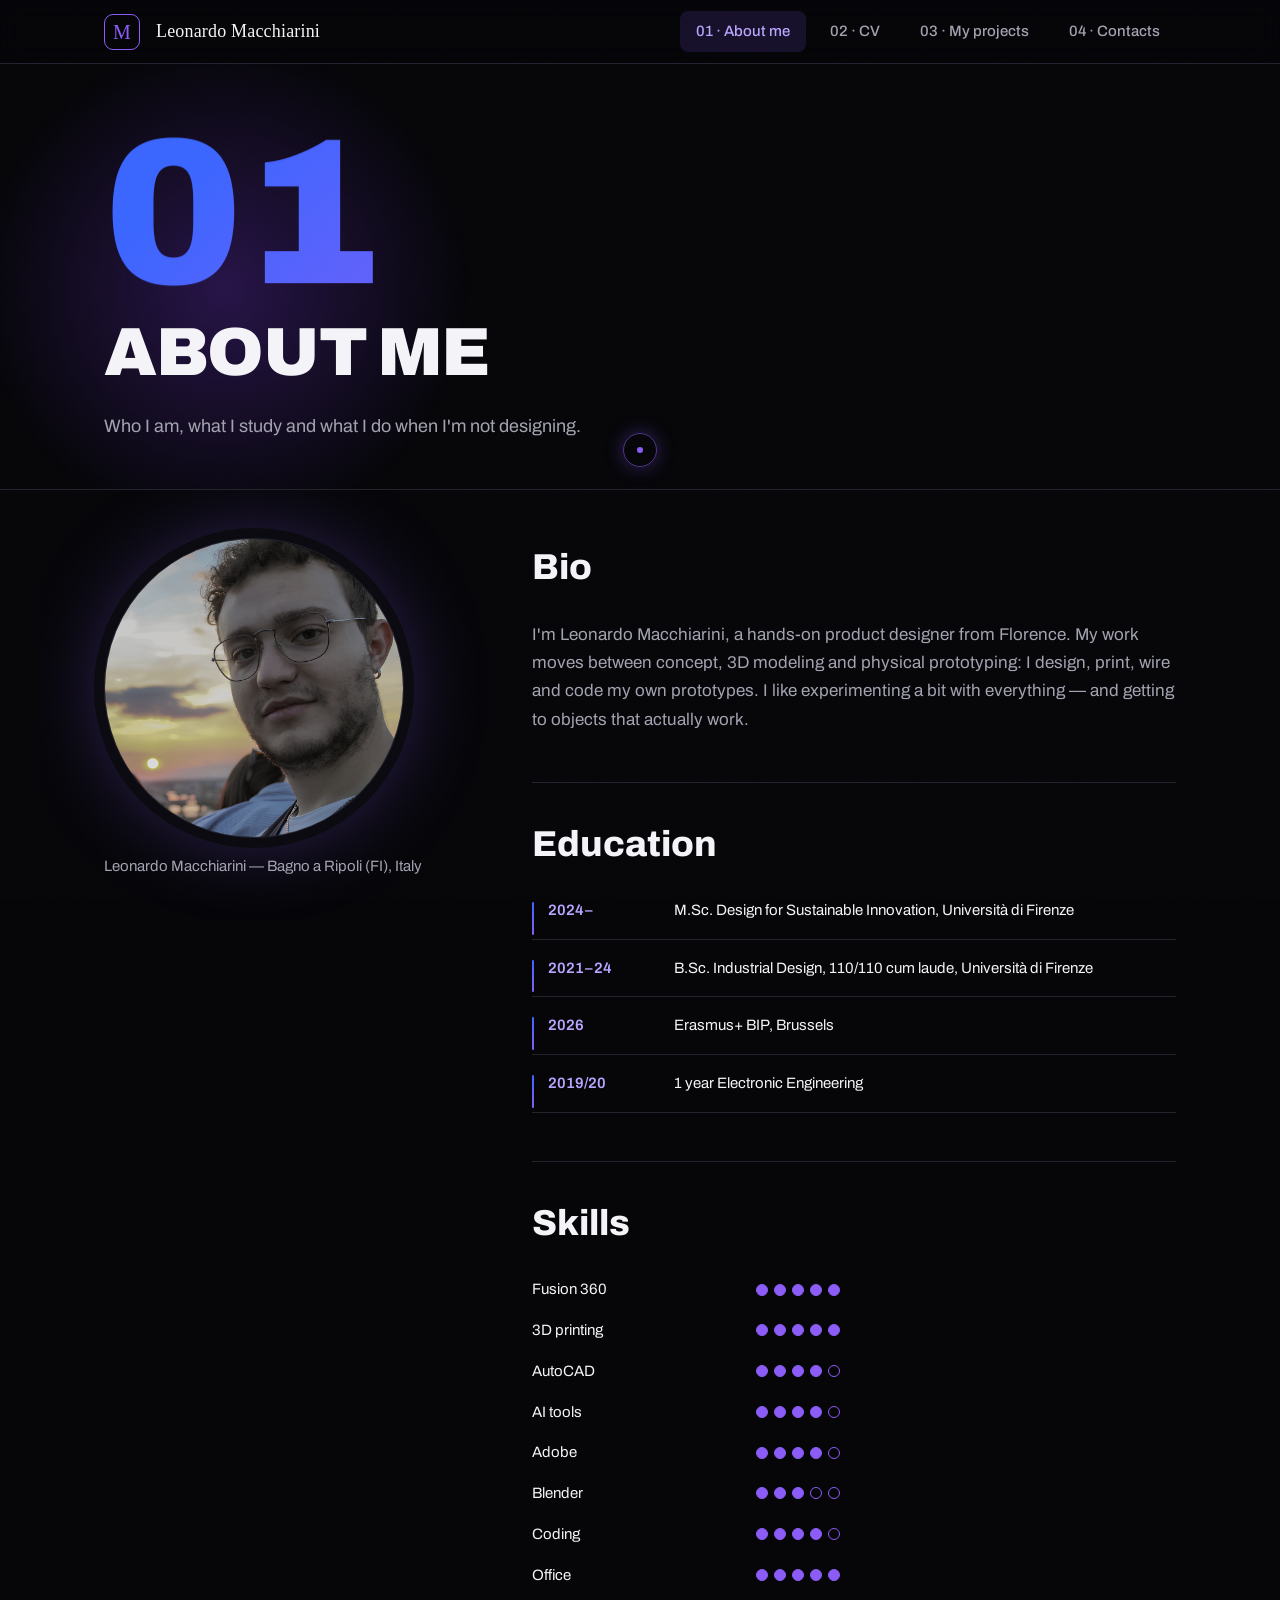
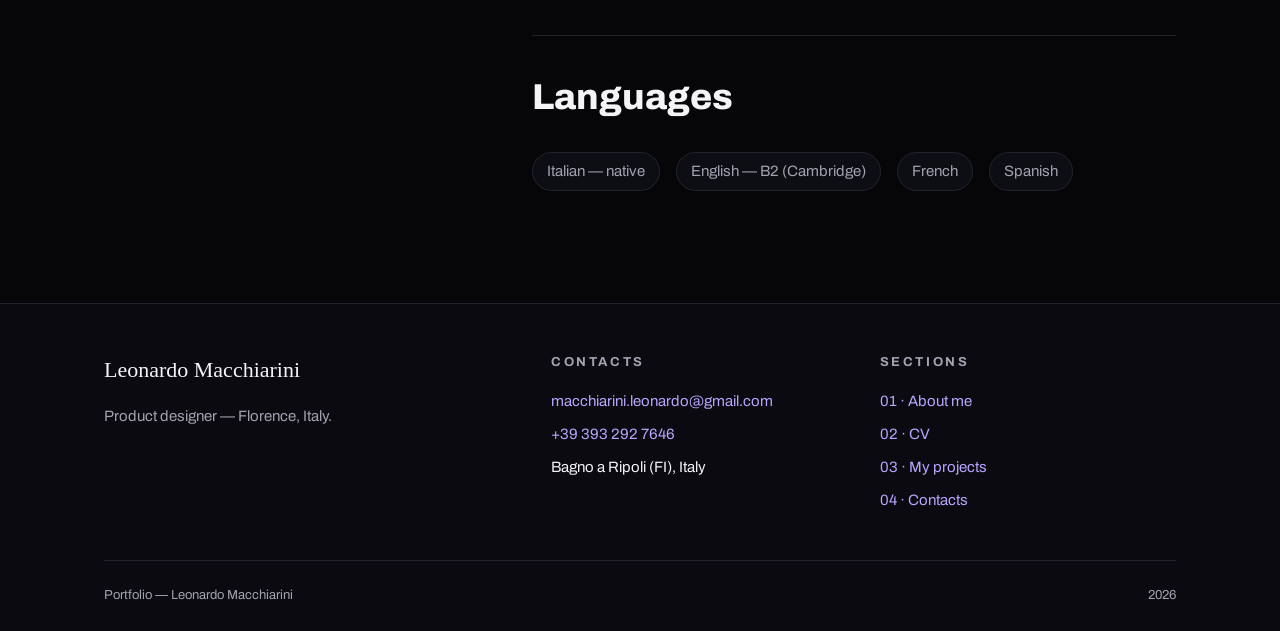
==== commit 33d610a8: "Transitions and animations review" ====
--- a/about.html
+++ b/about.html
@@ -10,7 +10,11 @@
 <link rel="stylesheet" href="assets/css/fonts.css">
 <link rel="stylesheet" href="assets/css/layout.css">
 <link rel="stylesheet" href="assets/css/style.css">
+<script src="assets/vendor/gsap.min.js" defer></script>
+<script src="assets/vendor/ScrollTrigger.min.js" defer></script>
+<script src="assets/vendor/lenis.min.js" defer></script>
 <script src="assets/js/main.js" defer></script>
+<script src="assets/js/motion.js" defer></script>
 </head>
 <body>
 <a class="skip" href="#contenuto">Skip to content</a>
--- a/assets/css/style.css
+++ b/assets/css/style.css
@@ -581,7 +581,7 @@
 
 /* ---------- reveal motion ---------- */
 
-.reveal { opacity: 0; transform: translateY(22px) scale(0.985); transition: opacity var(--dur-lg) var(--ease-out), transform var(--dur-lg) var(--ease-out); }
+.reveal { opacity: 0; transform: translateY(22px) scale(0.985); transition: opacity 0.7s var(--ease-out), transform 0.7s var(--ease-out); }
 .reveal.in { opacity: 1; transform: none; }
 .cards .reveal:nth-child(2), .index-list .reveal:nth-child(2) { transition-delay: 40ms; }
 .cards .reveal:nth-child(3), .index-list .reveal:nth-child(3) { transition-delay: 80ms; }
@@ -1060,3 +1060,176 @@
   .landing-text, .landing-links { transition: none; }
   .proj-bg img, .shot img, .about-photo img, .lb-img { transition: none; }
 }
+
+/* ============================================================
+   Premium 2026 animation layer (GSAP + ScrollTrigger + Lenis)
+   Additive only — no content, color, font or structure changes.
+   ============================================================ */
+
+/* ---------- Lenis base ---------- */
+
+html.lenis, html.lenis body { height: auto; }
+html.lenis { scroll-behavior: auto !important; }
+.lenis.lenis-smooth { scroll-behavior: auto !important; }
+.lenis.lenis-stopped { overflow: hidden; }
+
+/* ---------- film grain overlay (site-wide, static, non-interactive) ---------- */
+
+body::after {
+  content: "";
+  position: fixed;
+  inset: 0;
+  z-index: 80;
+  pointer-events: none;
+  opacity: 0.05;
+  mix-blend-mode: overlay;
+  background-image: url("data:image/svg+xml,%3Csvg xmlns='http://www.w3.org/2000/svg' width='160' height='160'%3E%3Cfilter id='n'%3E%3CfeTurbulence type='fractalNoise' baseFrequency='0.9' numOctaves='2' stitchTiles='stitch'/%3E%3C/filter%3E%3Crect width='160' height='160' filter='url(%23n)' opacity='0.55'/%3E%3C/svg%3E");
+  background-size: 160px 160px;
+}
+
+/* ---------- custom cursor (fine pointers only; JS adds .cursor-on) ---------- */
+
+.cursor-dot, .cursor-ring {
+  position: fixed;
+  top: 0;
+  left: 0;
+  z-index: 999;
+  pointer-events: none;
+  border-radius: 50%;
+  opacity: 0;
+}
+.cursor-dot { width: 6px; height: 6px; background: var(--accent); }
+.cursor-ring {
+  width: 34px;
+  height: 34px;
+  border: 1px solid rgba(139, 92, 246, 0.55);
+  box-shadow: 0 0 18px rgba(139, 92, 246, 0.35);
+}
+html.cursor-on body { cursor: none; }
+html.cursor-on a, html.cursor-on button, html.cursor-on .shot, html.cursor-on [data-cursor] { cursor: none; }
+
+/* ---------- magnetic elements ---------- */
+
+.magnetic { will-change: transform; }
+.landing-link.magnetic, .site-nav a.magnetic, .contact-card.magnetic, .footer-links a.magnetic {
+  transition: border-color var(--dur) var(--ease-out), background-color var(--dur) var(--ease-out),
+              color var(--dur) var(--ease-out), box-shadow var(--dur) var(--ease-out);
+}
+
+/* landing link arrow slide-in */
+.ll-arrow { transition: transform var(--dur) var(--ease-out); }
+.landing-link:hover .ll-arrow, .landing-link:focus-visible .ll-arrow { transform: translateX(6px); }
+
+/* ---------- kinetic masked title (landing hero + project titles) ---------- */
+
+.landing-title.split { background: none; -webkit-text-fill-color: currentColor; color: var(--text); animation: none; }
+.landing-title .lt-line { display: block; overflow: hidden; padding-block: 0.12em; margin-block: -0.12em; }
+.landing-title .lt-ch {
+  display: inline-block;
+  will-change: transform;
+  background-repeat: no-repeat;
+  -webkit-background-clip: text;
+  background-clip: text;
+  -webkit-text-fill-color: transparent;
+}
+.proj-title.split { overflow: hidden; padding-block: 0.12em; margin-top: calc(var(--s-2) - 0.12em); margin-bottom: -0.12em; }
+.proj-title .split-ch { display: inline-block; will-change: transform; }
+
+/* ---------- decorative gradients draw themselves in on load ---------- */
+
+@media (prefers-reduced-motion: no-preference) {
+  .landing::before, .page-head::before, .hero::before { animation: glow-draw 1.4s var(--ease-out) 0.05s both; }
+  @keyframes glow-draw {
+    from { clip-path: circle(0% at 50% 50%); opacity: 0; }
+    to { clip-path: circle(90% at 50% 50%); opacity: 1; }
+  }
+}
+
+/* ---------- CV / list accent line grows with each entry ---------- */
+
+.edu-list li, .exp-list li { position: relative; padding-left: 16px; }
+.edu-list li::before, .exp-list li::before {
+  content: "";
+  position: absolute;
+  left: 0;
+  top: 4px;
+  bottom: 4px;
+  width: 2px;
+  border-radius: 2px;
+  background: linear-gradient(180deg, var(--accent-2), var(--accent));
+  transform: scaleY(0);
+  transform-origin: top;
+  transition: transform 0.7s var(--ease-out);
+  transition-delay: var(--line-delay, 0ms);
+}
+.edu-list li.in::before, .exp-list li.in::before { transform: scaleY(1); }
+
+/* ---------- email gradient shimmer sweep on hover ---------- */
+
+@media (prefers-reduced-motion: no-preference) {
+  a[href^="mailto:"]:hover, a[href^="mailto:"]:focus-visible,
+  .contact-card[href^="mailto:"] .cc-value:hover,
+  .contact-card[href^="mailto:"]:hover .cc-value, .contact-card[href^="mailto:"]:focus-visible .cc-value {
+    background-image: linear-gradient(110deg, currentColor 42%, var(--accent-2) 50%, var(--accent) 58%, currentColor 66%);
+    background-size: 260% 100%;
+    background-position: 110% 0;
+    -webkit-background-clip: text;
+    background-clip: text;
+    -webkit-text-fill-color: transparent;
+    animation: shimmer-sweep 0.9s var(--ease-out) forwards;
+  }
+  @keyframes shimmer-sweep { to { background-position: -10% 0; } }
+}
+
+/* ---------- active nav page in accent ---------- */
+
+.site-nav a[aria-current="page"] { color: var(--link); }
+
+/* ---------- GSAP pinned projects deck (desktop, motion allowed) ---------- */
+
+body.gsap-deck .proj .reveal { opacity: 1; transform: none; transition: none; }
+body.gsap-deck .proj .proj-bg, body.gsap-deck .proj .proj-bg.armed { opacity: 1; transition: none; }
+body.gsap-deck .proj-bg { will-change: clip-path, transform; }
+body.gsap-deck .proj-content { will-change: transform; }
+
+.proj-counter {
+  position: fixed;
+  right: 24px;
+  bottom: 22px;
+  z-index: 40;
+  display: flex;
+  align-items: baseline;
+  gap: 6px;
+  padding: 8px 14px;
+  border: 1px solid var(--line);
+  border-radius: 999px;
+  background: rgba(6, 6, 9, 0.6);
+  backdrop-filter: blur(6px);
+  -webkit-backdrop-filter: blur(6px);
+  color: var(--muted);
+  font-size: 0.8rem;
+  font-weight: 700;
+  pointer-events: none;
+}
+.proj-counter .pc-cur { color: var(--link); font-size: 1rem; font-weight: 800; }
+@media (max-width: 900px) { .proj-counter { display: none; } }
+
+/* ---------- mobile: scroll-snap project cards with crossfade ---------- */
+
+@media (prefers-reduced-motion: no-preference) and (max-width: 768px) {
+  html { scroll-snap-type: y proximity; }
+  .proj { min-height: 100svh; padding-block: 0; scroll-snap-align: start; }
+  .proj-bg { position: absolute; inset: 0; height: auto; min-height: 0; margin-bottom: 0; }
+  .proj-bg::after { display: block; }
+  .proj-content { padding-block: var(--s-5); }
+}
+
+/* ---------- reduced motion: neutralize the whole layer ---------- */
+
+@media (prefers-reduced-motion: reduce) {
+  body::after { opacity: 0.03; }
+  .cursor-dot, .cursor-ring { display: none !important; }
+  .edu-list li::before, .exp-list li::before { transform: scaleY(1); transition: none; }
+  .landing-title.split, .proj-title.split { overflow: visible; padding-block: 0; margin-block: 0; }
+  .landing-title.split { background: linear-gradient(100deg, var(--accent-2) 0%, var(--accent) 55%, #c4b5fd 100%); -webkit-background-clip: text; background-clip: text; -webkit-text-fill-color: transparent; }
+}
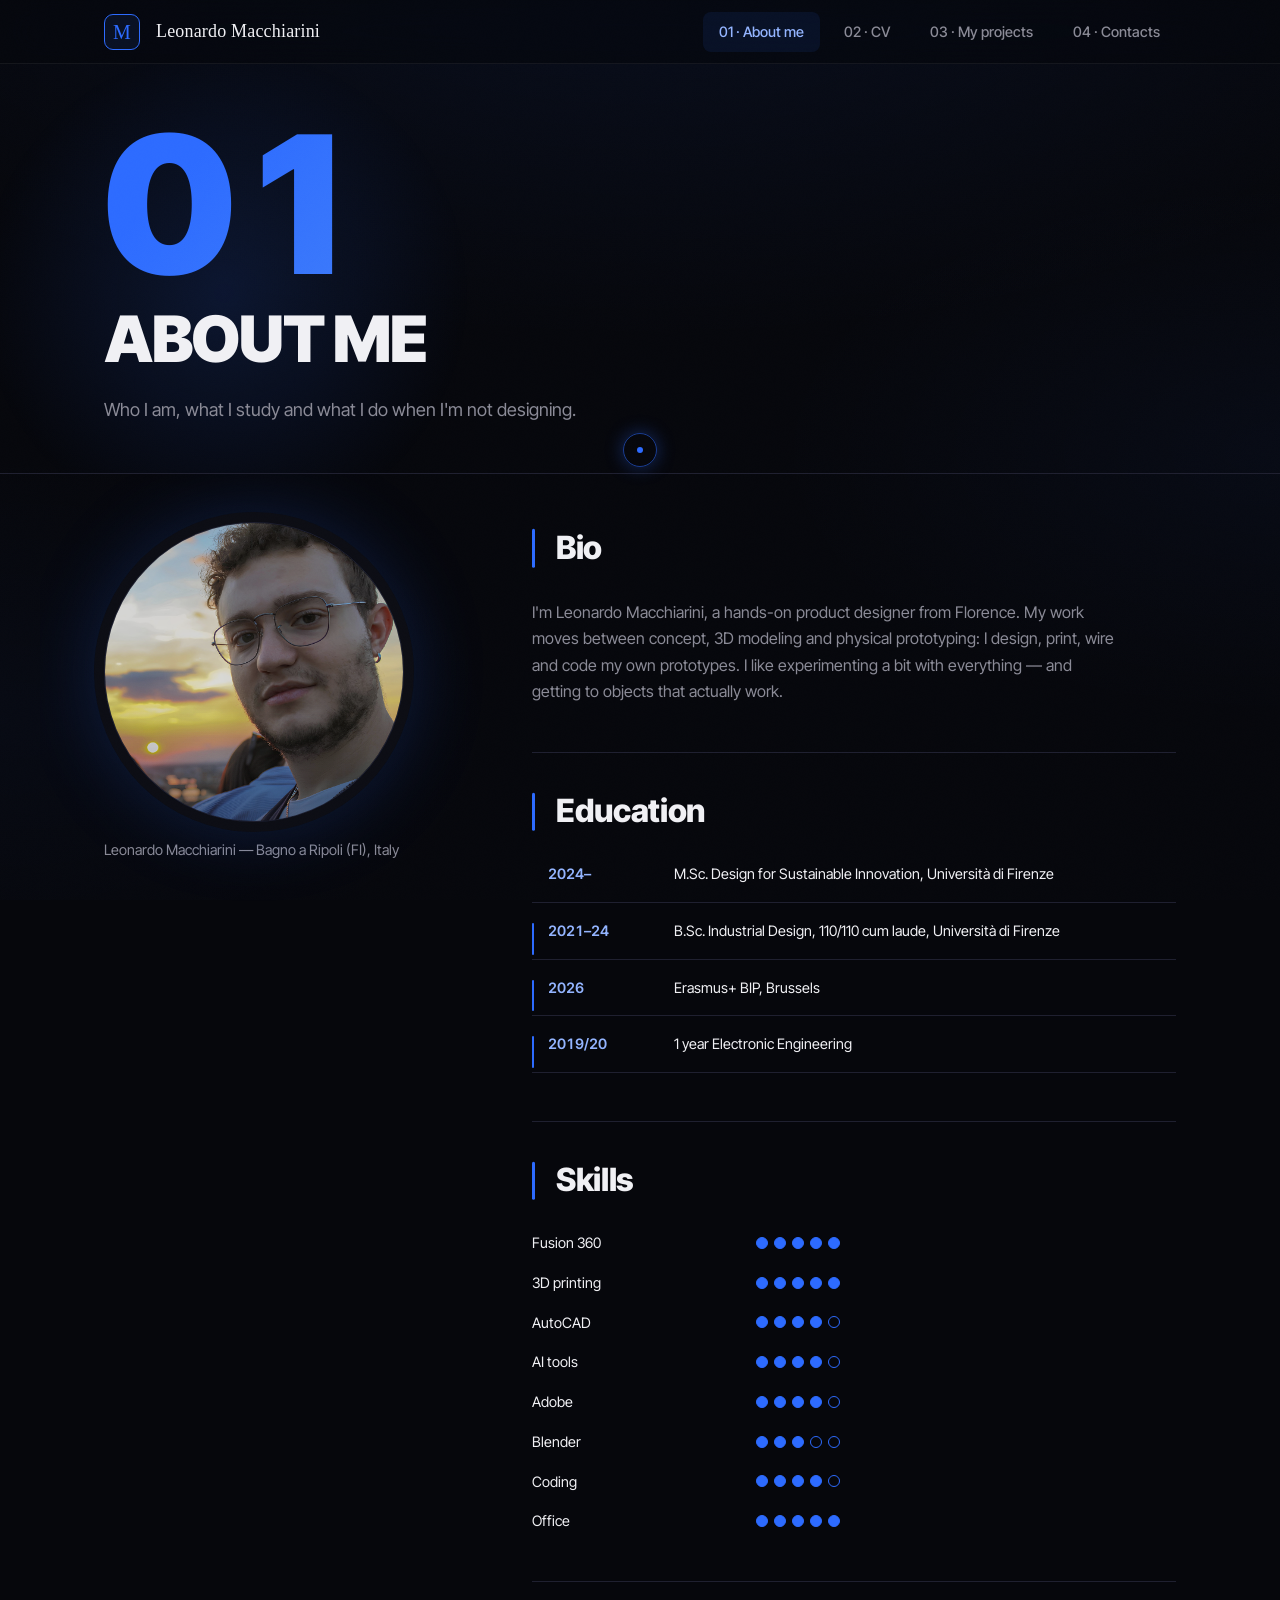
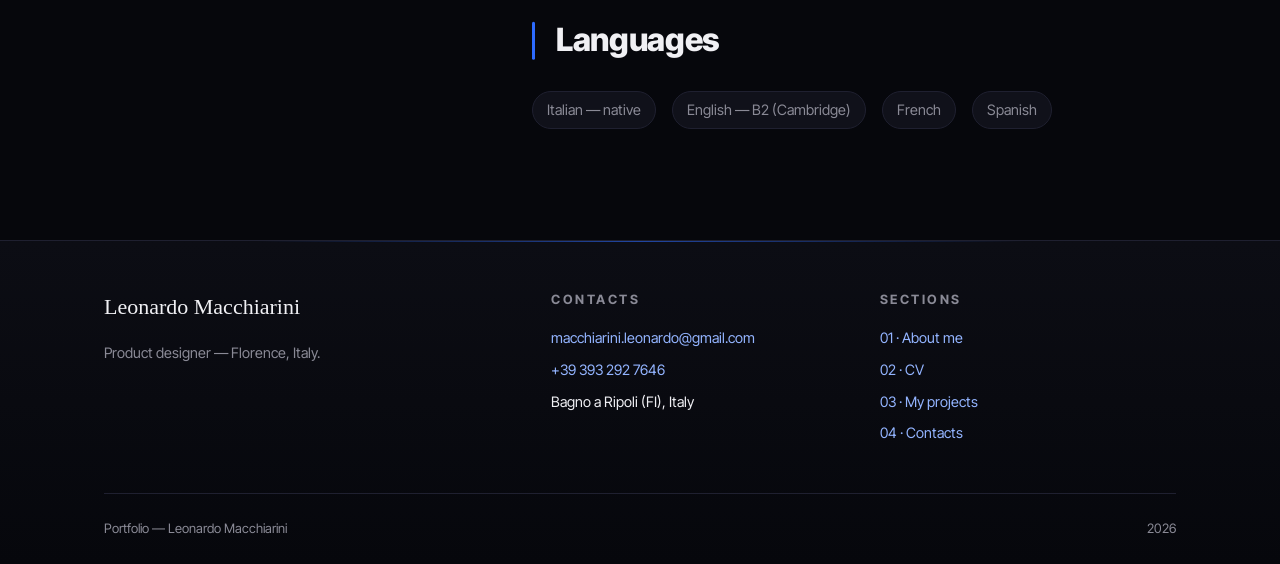
==== commit c583bdc6: "Fase 1: Layout distinti per i 4 progetti + pulizia immagini - projects.html: 4 layout unici per SHOC" ====
--- a/about.html
+++ b/about.html
@@ -6,7 +6,7 @@
 <meta name="color-scheme" content="dark">
 <title>About me — Leonardo Macchiarini</title>
 <meta name="description" content="Leonardo Macchiarini: bio, education, skills and languages.">
-<link rel="icon" href="data:image/svg+xml,%3Csvg xmlns='http://www.w3.org/2000/svg' viewBox='0 0 64 64'%3E%3Crect width='64' height='64' rx='14' fill='%23070708'/%3E%3Ctext x='32' y='45' font-family='Georgia,serif' font-size='38' fill='%233b66ff' text-anchor='middle'%3EM%3C/text%3E%3C/svg%3E">
+<link rel="icon" href="data:image/svg+xml,%3Csvg xmlns='http://www.w3.org/2000/svg' viewBox='0 0 64 64'%3E%3Crect width='64' height='64' rx='14' fill='%23070708'/%3E%3Ctext x='32' y='45' font-family='Georgia,serif' font-size='38' fill='%232D6BFF' text-anchor='middle'%3EM%3C/text%3E%3C/svg%3E">
 <link rel="stylesheet" href="assets/css/fonts.css">
 <link rel="stylesheet" href="assets/css/layout.css">
 <link rel="stylesheet" href="assets/css/style.css">
--- a/assets/css/style.css
+++ b/assets/css/style.css
@@ -1,54 +1,62 @@
-/* ============================================================
+﻿/* ============================================================
    Portfolio — Leonardo Macchiarini
-   Design system: dark ground, electric blue accent, oversized
-   section numerals, Archivo display type. Tokens only here.
+   Design system: DeepBook-inspired — dark ground (#000000), electric blue accent (#1E6EF3),
+   oversized section numerals, Inter Tight display type. Tokens only here.
    ============================================================ */
 
 :root {
-  --bg: #060609;
-  --bg-2: #0a0a10;
-  --panel: #0d0d14;
-  --panel-2: #14141d;
-  --line: #23232e;
-  --text: #f4f3f7;
-  --muted: #a2a2b0;
-  --accent: #8b5cf6;
-  --accent-strong: #7c3aed;
-  --accent-soft: rgba(139, 92, 246, 0.14);
-  --accent-2: #3b66ff;
-  --accent-2-strong: #2e56f0;
-  --deep-blue: #241a5e;
-  --link: #b9a5ff;
+  /* Premium dark palette — blue-tinted off-black, desaturated accent */
+  --bg: #06070c;
+  --bg-2: #0c0d14;
+  --panel: #10111a;
+  --panel-2: #161722;
+  --line: #1f2030;
+  --text: #f0f0f4;
+  --muted: #8a8a96;
+  --accent: #2D6BFF;
+  --accent-strong: #1d54e0;
+  --accent-soft: rgba(45, 107, 255, 0.09);
+  --accent-2: #2D6BFF;
+  --accent-2-strong: #1d54e0;
+  --deep-blue: #080910;
+  --link: #93B4FF;
   --on-accent: #ffffff;
 
-  --font-sans: "Archivo", "Segoe UI", system-ui, sans-serif;
+  /* DeepBook Typography */
+  --font-sans: "Inter Tight", "Inter", "Segoe UI", system-ui, sans-serif;
   --font-word: "Palatino Linotype", Palatino, Georgia, serif;
 
-  --fs-hero: clamp(3.25rem, 13vw, 9.5rem);
-  --fs-num: clamp(5rem, 17vw, 13rem);
-  --fs-h1: clamp(2.25rem, 5.5vw, 4.25rem);
-  --fs-h2: clamp(1.5rem, 3vw, 2.25rem);
-  --fs-kicker: 0.8125rem;
-  --fs-body: 1.0625rem;
-  --fs-small: 0.9375rem;
-
+  /* DeepBook Font Sizes */
+  --fs-hero: clamp(3rem, 12vw, 8rem);
+  --fs-num: clamp(4rem, 15vw, 12rem);
+  --fs-h1: clamp(2rem, 5vw, 4rem);
+  --fs-h2: clamp(1.4rem, 2.8vw, 2rem);
+  --fs-kicker: 0.8rem;
+  --fs-body: 1rem;
+  --fs-small: 0.9rem;
+
+  /* Spacing */
   --s-1: 8px; --s-2: 16px; --s-3: 24px; --s-4: 32px;
   --s-5: 48px; --s-6: 64px; --s-7: 96px;
 
+  /* Timing & Easing (DeepBook custom easing) */
   --dur: 220ms;
-  --dur-lg: 380ms;
+  --dur-lg: 400ms;
   --ease-out: cubic-bezier(0.16, 1, 0.3, 1);
   --ease-in: cubic-bezier(0.4, 0, 1, 1);
   --ease-in-out: cubic-bezier(0.65, 0, 0.35, 1);
-
+  --ease-deepbook: cubic-bezier(0.65, 0, 0.35, 1);
+
+  /* Layout */
   --header-h: 64px;
-  --radius: 14px;
+  --radius: 12px;
   --container: 1200px;
 }
 
 *, *::before, *::after { box-sizing: border-box; }
 
-html { scroll-behavior: smooth; scroll-padding-top: var(--header-h); }
+html:not(.lenis) { scroll-behavior: smooth; }
+html { scroll-padding-top: var(--header-h); }
 
 body {
   margin: 0;
@@ -58,8 +66,16 @@
   font-size: var(--fs-body);
   line-height: 1.65;
   -webkit-font-smoothing: antialiased;
+  -moz-osx-font-smoothing: grayscale;
   overflow-x: clip;
-}
+  background-image:
+    radial-gradient(ellipse 120% 80% at 50% -10%, rgba(45, 107, 255, 0.08), transparent 60%),
+    radial-gradient(ellipse 80% 60% at 100% 50%, rgba(45, 107, 255, 0.04), transparent 50%),
+    radial-gradient(ellipse 80% 60% at 0% 80%, rgba(45, 107, 255, 0.03), transparent 50%);
+  background-attachment: fixed;
+}
+
+/* Grain overlay is provided by body::after (premium animation layer) */
 
 img { display: block; max-width: 100%; height: auto; }
 
@@ -67,7 +83,14 @@
 a:hover { color: var(--text); }
 
 h1, h2, h3, p, figure, blockquote { margin: 0; }
+
+h1, h2, h3, h4 { text-wrap: balance; letter-spacing: -0.02em; }
+p { text-wrap: pretty; max-width: 65ch; }
 ul, ol { margin: 0; padding: 0; list-style: none; }
+
+/* Tabular figures for numbers and counters */
+.proj-index, .big-num, .pc-cur, .pc-total, .ll-num, .ll-num + span,
+.yr, .lb-count { font-variant-numeric: tabular-nums; }
 
 button { font: inherit; color: inherit; }
 
@@ -98,20 +121,20 @@
 
 main { padding-top: var(--header-h); }
 
-/* ---------- header ---------- */
-
-.site-header {
-  position: fixed;
-  inset: 0 0 auto 0;
-  z-index: 50;
-  height: var(--header-h);
-  background: rgba(6, 6, 9, 0.82);
-  backdrop-filter: blur(12px);
-  -webkit-backdrop-filter: blur(12px);
-  border-bottom: 1px solid var(--line);
-  transition: box-shadow var(--dur) var(--ease-out);
-}
-.site-header.scrolled { box-shadow: 0 8px 32px rgba(0, 0, 0, 0.55); }
+   /* ---------- header ---------- */
+
+ .site-header {
+   position: fixed;
+   inset: 0 0 auto 0;
+   z-index: 50;
+   height: var(--header-h);
+   background: rgba(6, 7, 12, 0.72);
+   backdrop-filter: blur(20px) saturate(180%);
+   -webkit-backdrop-filter: blur(20px) saturate(180%);
+   border-bottom: 1px solid rgba(255, 255, 255, 0.06);
+   transition: box-shadow var(--dur) var(--ease-deepbook), background var(--dur) var(--ease-deepbook);
+ }
+ .site-header.scrolled { box-shadow: 0 8px 32px rgba(0, 0, 0, 0.5); background: rgba(6, 7, 12, 0.88); }
 
 .header-inner {
   max-width: var(--container);
@@ -131,8 +154,9 @@
   font-family: var(--font-word);
   font-size: 1.125rem;
   letter-spacing: 0.01em;
-}
-.brand:hover { color: var(--text); }
+  transition: opacity var(--dur) var(--ease-out);
+}
+.brand:hover { color: var(--text); opacity: 0.85; }
 .brand-mark {
   display: grid;
   place-items: center;
@@ -144,7 +168,10 @@
   font-family: var(--font-word);
   font-size: 1.25rem;
   line-height: 1;
-}
+  background: var(--accent-soft);
+  transition: background var(--dur) var(--ease-out), transform var(--dur) var(--ease-out);
+}
+.brand:hover .brand-mark { background: var(--accent); color: var(--on-accent); transform: rotate(-6deg); }
 
 .site-nav { margin-left: auto; }
 .site-nav ul { display: flex; align-items: center; gap: var(--s-1); }
@@ -172,25 +199,72 @@
   place-items: center;
 }
 
-/* ---------- buttons & chips ---------- */
-
-.btn {
-  display: inline-flex;
-  align-items: center;
-  gap: var(--s-1);
-  padding: 14px 24px;
-  border-radius: 999px;
-  font-weight: 600;
-  font-size: var(--fs-small);
-  border: 1px solid transparent;
-  transition: background var(--dur) var(--ease-out), color var(--dur) var(--ease-out),
-              border-color var(--dur) var(--ease-out), transform var(--dur) var(--ease-out);
-}
-.btn.primary { background: var(--accent-2-strong); color: var(--on-accent); }
-.btn.primary:hover { background: var(--accent-2); color: var(--on-accent); box-shadow: 0 8px 30px rgba(59, 102, 255, 0.35); }
-.btn.ghost { border-color: var(--line); color: var(--text); background: transparent; }
-.btn.ghost:hover { border-color: var(--accent); color: var(--text); }
-.btn:active { transform: translateY(1px); }
+   /* ---------- buttons & chips (DeepBook Style) ---------- */
+
+ .btn {
+   display: inline-flex;
+   align-items: center;
+   gap: var(--s-1);
+   padding: 14px 24px;
+   border-radius: 8px;
+   font-weight: 600;
+   font-size: var(--fs-small);
+   border: 1px solid transparent;
+   transition: background var(--dur) var(--ease-deepbook), color var(--dur) var(--ease-deepbook),
+               border-color var(--dur) var(--ease-deepbook), transform var(--dur) var(--ease-deepbook);
+   will-change: transform, background;
+ }
+ .btn.primary { background: var(--accent); color: var(--on-accent); }
+ .btn.primary:hover { background: var(--accent-strong); color: var(--on-accent); box-shadow: 0 8px 30px rgba(45, 107, 255, 0.35); }
+ .btn.ghost { border-color: var(--line); color: var(--text); background: transparent; }
+ .btn.ghost:hover { border-color: var(--accent); color: var(--accent); }
+ .btn:active { transform: translateY(1px); }
+
+ /* DeepBook CTA Button with Arrow Animation */
+ .cta-button {
+   position: relative;
+   overflow: hidden;
+   display: inline-flex;
+   align-items: center;
+   gap: 0.5em;
+   padding: 1em 2em;
+   background: var(--accent);
+   color: var(--on-accent);
+   border: none;
+   border-radius: 8px;
+   font-weight: 600;
+   font-size: var(--fs-small);
+   cursor: pointer;
+   transition: transform var(--dur-lg) var(--ease-deepbook);
+   will-change: transform;
+ }
+ .cta-button:hover { transform: translateY(-2px); }
+ .cta-button_wide {
+   --w: 3em;
+   --offset: calc(var(--w) * -1 - 0.125em);
+   overflow: hidden;
+   display: flex;
+   align-items: stretch;
+}
+.cta-button_wide-arrow-block {
+  width: var(--w);
+  margin-left: var(--offset);
+  transition: margin 0.4s var(--ease-deepbook);
+  will-change: margin;
+}
+.cta-button_wide:hover > .cta-button_wide-arrow-block:first-of-type {
+  margin-left: 0;
+}
+.cta-button_wide-arrow-block path {
+  transform-origin: center center;
+  transform-box: fill-box;
+  transition: transform 0.4s var(--ease-deepbook);
+  will-change: transform;
+}
+.cta-button_wide-arrow-block path:first-of-type { transform: translate(0, 0) scale(0.4); }
+.cta-button_wide-arrow-block path:last-of-type { transform: translate(-1em, 0) scale(0.4); }
+.cta-button_wide:hover .cta-button_wide-arrow-block path:first-of-type { transform: translate(1em, 1em) rotate(90deg) scale(0.4); }
+.cta-button_wide:hover .cta-button_wide-arrow-block path:last-of-type { transform: translate(0, 0) scale(0.4); }
 
 .chip {
   display: inline-block;
@@ -242,7 +316,7 @@
   height: 60vw;
   max-width: 900px;
   max-height: 900px;
-  background: radial-gradient(closest-side, rgba(124, 58, 237, 0.32), transparent 70%);
+  background: radial-gradient(closest-side, rgba(45, 107, 255, 0.28), transparent 70%);
   pointer-events: none;
 }
 .hero-text { position: relative; }
@@ -287,7 +361,7 @@
   border-radius: 50%;
   overflow: hidden;
   border: 1px solid var(--line);
-  box-shadow: 0 0 0 10px var(--bg-2), 0 0 90px rgba(59, 102, 255, 0.25);
+  box-shadow: 0 0 0 10px var(--bg-2), 0 0 90px rgba(45, 107, 255, 0.3);
 }
 .hero-portrait img { width: 100%; height: 100%; object-fit: cover; }
 
@@ -361,7 +435,7 @@
   height: 55vw;
   max-width: 800px;
   max-height: 800px;
-  background: radial-gradient(closest-side, rgba(124, 58, 237, 0.28), transparent 70%);
+  background: radial-gradient(closest-side, rgba(45, 107, 255, 0.15), transparent 70%);
   pointer-events: none;
 }
 .big-num {
@@ -370,7 +444,7 @@
   font-weight: 900;
   line-height: 0.8;
   color: var(--accent);
-  background: linear-gradient(135deg, var(--accent-2) 10%, var(--accent) 60%, #c4b5fd 100%);
+  background: linear-gradient(135deg, var(--accent) 10%, #4d8af5 60%, #8db8fb 100%);
   -webkit-background-clip: text;
   background-clip: text;
   -webkit-text-fill-color: transparent;
@@ -458,10 +532,25 @@
   overflow: hidden;
   background: var(--panel);
   cursor: zoom-in;
-  transition: border-color var(--dur) var(--ease-out);
-}
-.shot:hover { border-color: var(--accent); }
-.shot img { width: 100%; height: auto; }
+  transition: border-color var(--dur) var(--ease-out), box-shadow var(--dur) var(--ease-out), transform var(--dur) var(--ease-out);
+  position: relative;
+}
+.shot::after {
+  content: "";
+  position: absolute;
+  inset: 0;
+  background: linear-gradient(180deg, transparent 50%, rgba(6, 7, 12, 0.3) 100%);
+  pointer-events: none;
+  opacity: 0;
+  transition: opacity var(--dur) var(--ease-out);
+}
+.shot:hover { border-color: var(--accent); box-shadow: 0 8px 32px rgba(45, 107, 255, 0.12); }
+.shot:hover::after { opacity: 1; }
+.shot img { width: 100%; height: auto; transition: transform var(--dur-lg) var(--ease-out); }
+.shot:focus-visible img { transform: scale(1.035); }
+@media (hover: hover) and (pointer: fine) {
+  .shot:hover img { transform: scale(1.035); }
+}
 .shot-fig figcaption { color: var(--muted); font-size: var(--fs-small); padding-inline: 4px; }
 
 .proj-nav {
@@ -495,14 +584,17 @@
   padding-block: var(--s-5);
 }
 .about-photo { display: grid; gap: var(--s-2); align-content: start; }
-.about-photo .frame { border-radius: var(--radius); overflow: hidden; border: 1px solid var(--line); }
-.about-photo img { width: 100%; height: auto; }
+.about-photo .frame { border-radius: var(--radius); overflow: hidden; border: 1px solid var(--line); position: relative; }
+.about-photo .frame::after { content: ""; position: absolute; inset: 0; background: linear-gradient(180deg, transparent 60%, rgba(6,7,12,0.4) 100%); pointer-events: none; }
+.about-photo img { width: 100%; height: auto; transition: transform var(--dur-lg) var(--ease-out); }
+.about-photo:hover .frame img { transform: scale(1.03); }
 .about-photo figcaption { color: var(--muted); font-size: var(--fs-small); }
 .contact-list { display: grid; gap: var(--s-1); margin-top: var(--s-2); font-size: var(--fs-small); }
 .contact-list a { color: var(--link); }
 
 .about-cols { display: grid; gap: var(--s-5); }
-.about-block h2 { font-size: var(--fs-h2); font-weight: 800; margin-bottom: var(--s-3); }
+.about-block h2 { font-size: var(--fs-h2); font-weight: 800; margin-bottom: var(--s-3); letter-spacing: -0.01em; position: relative; padding-left: var(--s-3); }
+.about-block h2::before { content: ""; position: absolute; left: 0; top: 50%; transform: translateY(-50%); width: 3px; height: 1.2em; background: var(--accent); border-radius: 2px; }
 .about-block + .about-block { border-top: 1px solid var(--line); padding-top: var(--s-4); }
 
 .edu-list { display: grid; gap: var(--s-2); }
@@ -525,7 +617,18 @@
 
 /* ---------- footer ---------- */
 
-.site-footer { border-top: 1px solid var(--line); background: var(--bg-2); margin-top: var(--s-6); }
+.site-footer { border-top: 1px solid var(--line); background: linear-gradient(180deg, var(--bg-2) 0%, var(--bg) 100%); margin-top: var(--s-6); position: relative; }
+.site-footer::before {
+  content: "";
+  position: absolute;
+  top: 0;
+  left: 50%;
+  transform: translateX(-50%);
+  width: 60%;
+  height: 1px;
+  background: linear-gradient(90deg, transparent, var(--accent), transparent);
+  opacity: 0.6;
+}
 .footer-grid {
   display: grid;
   grid-template-columns: 1.4fr 1fr 1fr;
@@ -579,15 +682,42 @@
 .lb-btn:hover { border-color: var(--accent); }
 .lb-nav { display: flex; gap: var(--s-2); justify-content: space-between; }
 
-/* ---------- reveal motion ---------- */
-
-.reveal { opacity: 0; transform: translateY(22px) scale(0.985); transition: opacity 0.7s var(--ease-out), transform 0.7s var(--ease-out); }
-.reveal.in { opacity: 1; transform: none; }
-.cards .reveal:nth-child(2), .index-list .reveal:nth-child(2) { transition-delay: 40ms; }
-.cards .reveal:nth-child(3), .index-list .reveal:nth-child(3) { transition-delay: 80ms; }
-.cards .reveal:nth-child(4), .index-list .reveal:nth-child(4) { transition-delay: 120ms; }
-.cards .reveal:nth-child(5) { transition-delay: 160ms; }
-.cards .reveal:nth-child(6) { transition-delay: 200ms; }
+   /* ---------- reveal motion (DeepBook Style) ---------- */
+
+ .reveal { opacity: 0; transform: translateY(22px) scale(0.985); transition: opacity 0.7s var(--ease-deepbook), transform 0.7s var(--ease-deepbook); }
+ .reveal.in { opacity: 1; transform: none; }
+ .cards .reveal:nth-child(2), .index-list .reveal:nth-child(2) { transition-delay: 40ms; }
+ .cards .reveal:nth-child(3), .index-list .reveal:nth-child(3) { transition-delay: 80ms; }
+ .cards .reveal:nth-child(4), .index-list .reveal:nth-child(4) { transition-delay: 120ms; }
+ .cards .reveal:nth-child(5) { transition-delay: 160ms; }
+ .cards .reveal:nth-child(6) { transition-delay: 200ms; }
+
+ /* DeepBook Text Stagger Effect */
+ [global="textStagger"] [global-target],
+ [global="textStagger"]:not(:has([global-target])),
+ [global="arrowReveal"] [global-target] {
+   font-kerning: none;
+   display: inline-block;
+   overflow: hidden;
+   line-height: 1.25em;
+   position: relative;
+   text-shadow: 0 1.25em currentColor;
+   padding-bottom: 0.15em;
+   margin-bottom: -0.15em;
+ }
+ [global="textStagger"] span, [global="textStagger"] {
+   margin-bottom: 0em;
+ }
+ [global="textStagger"] span {
+   opacity: 0;
+   transform: translateY(1.25em);
+   transition: opacity 0.4s var(--ease-deepbook), transform 0.4s var(--ease-deepbook);
+   will-change: opacity, transform;
+}
+[global="textStagger"].in span {
+   opacity: 1;
+   transform: translateY(0);
+}
 
 @media (prefers-reduced-motion: reduce) {
   html { scroll-behavior: auto; }
@@ -632,22 +762,45 @@
   .footer-grid { grid-template-columns: 1fr; }
 }
 
-/* ---------- modern motion layer ---------- */
-
-::selection { background: var(--accent-strong); color: var(--on-accent); }
-
-#progress {
-  position: fixed;
-  top: 0;
-  left: 0;
-  z-index: 60;
-  width: 100%;
-  height: 3px;
-  background: linear-gradient(90deg, var(--accent-2), var(--accent));
-  transform: scaleX(0);
-  transform-origin: 0 50%;
-  pointer-events: none;
-}
+   /* ---------- modern motion layer (DeepBook Style) ---------- */
+
+ ::selection { background: var(--accent); color: var(--on-accent); }
+
+ #progress {
+   position: fixed;
+   top: 0;
+   left: 0;
+   z-index: 60;
+   width: 100%;
+   height: 3px;
+   background: linear-gradient(90deg, var(--accent), var(--accent-strong));
+   transform: scaleX(0);
+   transform-origin: 0 50%;
+   pointer-events: none;
+   will-change: transform;
+ }
+
+ .site-header.hide { transform: translateY(-100%); }
+
+ .marquee { overflow: hidden; border-bottom: 1px solid var(--line); background: var(--bg-2); }
+ .marquee-track { display: flex; width: max-content; }
+ .marquee-group { display: flex; align-items: center; gap: 40px; padding: 14px 0 14px 40px; }
+ .marquee-group span {
+   white-space: nowrap;
+   font-weight: 800;
+   font-size: 0.95rem;
+   letter-spacing: 0.14em;
+   text-transform: uppercase;
+   color: var(--muted);
+ }
+ .marquee-group .sep { color: var(--accent); }
+
+ @media (prefers-reduced-motion: reduce) {
+   html { scroll-behavior: auto; }
+   .reveal { opacity: 1; transform: none; transition: none; }
+   .card, .card-media img, .btn, .index-row, .idx-arrow { transition: none; }
+   [global="textStagger"] span { opacity: 1; transform: none; transition: none; }
+ }
 
 .site-header.hide { transform: translateY(-100%); }
 
@@ -690,7 +843,10 @@
   @keyframes marquee { to { transform: translateX(-50%); } }
 
   .shot img { transition: transform var(--dur-lg) var(--ease-out); }
-  .shot:hover img, .shot:focus-visible img { transform: scale(1.035); }
+  .shot:focus-visible img { transform: scale(1.035); }
+  @media (hover: hover) and (pointer: fine) {
+    .shot:hover img { transform: scale(1.035); }
+  }
 
   dialog.lightbox[open] { animation: lb-in 260ms var(--ease-out) both; }
   dialog.lightbox[open]::backdrop { animation: lb-fade 260ms ease-out both; }
@@ -705,134 +861,158 @@
 
   .site-nav a { transition: color 180ms var(--ease-out), background-color 180ms var(--ease-out); }
   .shot { transition: border-color var(--dur) var(--ease-out), transform var(--dur) var(--ease-out), box-shadow var(--dur) var(--ease-out); }
-  .shot:hover, .shot:focus-visible { transform: translateY(-3px); box-shadow: 0 14px 40px rgba(0, 0, 0, 0.45), 0 0 36px rgba(139, 92, 246, 0.16); }
+  .shot:focus-visible { transform: translateY(-3px); box-shadow: 0 14px 40px rgba(0, 0, 0, 0.45), 0 0 36px rgba(139, 92, 246, 0.16); }
+  @media (hover: hover) and (pointer: fine) {
+    .shot:hover { transform: translateY(-3px); box-shadow: 0 14px 40px rgba(0, 0, 0, 0.45), 0 0 36px rgba(139, 92, 246, 0.16); }
+  }
   .card { transition: border-color var(--dur) var(--ease-out), transform 280ms var(--ease-out), box-shadow 280ms var(--ease-out); }
   .card:hover { box-shadow: 0 18px 50px rgba(0, 0, 0, 0.5), 0 0 44px rgba(139, 92, 246, 0.18); }
 }
 
-/* ---------- fluidity pass (base, motion-safe) ---------- */
-
-section[id] { scroll-margin-top: calc(var(--header-h) + 16px); }
-.lb-img { transition: opacity 200ms var(--ease-out), transform 200ms var(--ease-out); }
-.lb-img.swap { opacity: 0; transform: translateX(12px); }
-
-/* ---------- fluidity pass 2: scroll-linked motion & rhythm ---------- */
-
-.cards-section, .index-section, .proj-body, .about-grid, .gallery, .site-footer {
-  content-visibility: auto;
-  contain-intrinsic-size: auto 640px;
-}
-
-#progress { will-change: transform; }
-
-.idx-title { transition: transform var(--dur) var(--ease-out); }
-.index-row:hover .idx-title, .index-row:focus-visible .idx-title { transform: translateX(8px); }
-
-.lb-img.swap-next { opacity: 0; transform: translateX(18px); }
-.lb-img.swap-prev { opacity: 0; transform: translateX(-18px); }
-
-.parallax { will-change: transform; }
+   /* ---------- fluidity pass (base, motion-safe) ---------- */
+
+ section[id] { scroll-margin-top: calc(var(--header-h) + 16px); }
+ .lb-img { transition: opacity 200ms var(--ease-deepbook), transform 200ms var(--ease-deepbook); }
+ .lb-img.swap { opacity: 0; transform: translateX(12px); }
+
+ /* ---------- fluidity pass 2: scroll-linked motion & rhythm ---------- */
+
+ .cards-section, .index-section, .about-grid, .gallery, .site-footer {
+   content-visibility: auto;
+   contain-intrinsic-size: auto 640px;
+ }
+
+ #progress { will-change: transform; }
+
+ .idx-title { transition: transform var(--dur) var(--ease-deepbook); }
+ .index-row:focus-visible .idx-title { transform: translateX(8px); }
+ @media (hover: hover) and (pointer: fine) {
+   .index-row:hover .idx-title { transform: translateX(8px); }
+ }
+
+ .lb-img.swap-next { opacity: 0; transform: translateX(18px); }
+ .lb-img.swap-prev { opacity: 0; transform: translateX(-18px); }
+
+ .parallax { will-change: transform; }
+
+ /* DeepBook Arrow Reveal Effect */
+ .ll-arrow { transition: transform 0.4s var(--ease-deepbook); }
+ .landing-link:focus-visible .ll-arrow { transform: translateX(6px); }
+ @media (hover: hover) and (pointer: fine) {
+   .landing-link:hover .ll-arrow { transform: translateX(6px); }
+ }
 
 @media (prefers-reduced-motion: reduce) {
-  .cards-section, .index-section, .proj-body, .about-grid, .gallery, .site-footer { content-visibility: visible; }
+  .cards-section, .index-section, .about-grid, .gallery, .site-footer { content-visibility: visible; }
   .lb-img, .idx-title { transition: none; }
   .proj-bg.armed { opacity: 1; transition: none; }
   .scroll-hint { display: none; }
 }
 
-/* ---------- new structure: single-screen landing, CV sheet, parallax projects, contacts ---------- */
-
-.landing-page main { padding-top: var(--header-h); }
-.landing {
-  position: relative;
-  height: calc(100svh - var(--header-h));
-  display: grid;
-  align-items: center;
-  overflow: hidden;
-}
-.landing::before {
-  content: "";
-  position: absolute;
-  top: -20%;
-  right: -10%;
-  width: 60vw;
-  height: 60vw;
-  max-width: 900px;
-  max-height: 900px;
-  background: radial-gradient(closest-side, rgba(124, 58, 237, 0.35), transparent 70%);
-  pointer-events: none;
-}
-.landing-inner {
-  position: relative;
-  display: grid;
-  grid-template-columns: minmax(0, 1.15fr) minmax(0, 1fr);
-  gap: var(--s-5);
-  align-items: center;
-}
-.landing-title {
-  font-size: clamp(2.5rem, 10.5vh, 7rem);
-  font-weight: 900;
-  line-height: 0.95;
-  letter-spacing: -0.03em;
-  text-transform: uppercase;
-  color: var(--text);
-  background: linear-gradient(100deg, var(--accent-2) 0%, var(--accent) 55%, #c4b5fd 100%);
-  -webkit-background-clip: text;
-  background-clip: text;
-  -webkit-text-fill-color: transparent;
-  filter: drop-shadow(0 0 26px rgba(124, 58, 237, 0.35));
-}
-@supports not ((background-clip: text) or (-webkit-background-clip: text)) {
-  .landing-title { background: none; -webkit-text-fill-color: currentColor; filter: none; color: var(--text); }
-}
-.landing-bio {
-  margin-top: var(--s-3);
-  max-width: 42ch;
-  color: var(--muted);
-  font-size: clamp(0.95rem, 1.7vh, 1.2rem);
-}
-.landing-links { display: grid; gap: var(--s-1); }
-.landing-link {
-  position: relative;
-  overflow: hidden;
-  display: grid;
-  grid-template-columns: auto minmax(0, 1fr) auto;
-  align-items: center;
-  gap: var(--s-3);
-  padding: clamp(8px, 2vh, 18px) var(--s-3);
-  border: 1px solid var(--line);
-  border-radius: var(--radius);
-  background: var(--panel);
-  color: var(--text);
-  transition: border-color var(--dur) var(--ease-out), transform var(--dur) var(--ease-out);
-}
-.landing-link::before {
-  content: "";
-  position: absolute;
-  inset: 0;
-  background: var(--accent-soft);
-  transform: scaleX(0);
-  transform-origin: 0 50%;
-  transition: transform var(--dur-lg) var(--ease-out);
-}
-.landing-link > * { position: relative; }
-.landing-link:hover, .landing-link:focus-visible { border-color: var(--accent); transform: translateX(6px); color: var(--text); }
-.landing-link:hover::before, .landing-link:focus-visible::before { transform: scaleX(1); }
-.ll-num {
-  font-weight: 900;
-  font-size: clamp(1rem, 2.4vh, 1.5rem);
-  line-height: 1;
-  color: var(--accent);
-  background: linear-gradient(135deg, var(--accent-2), var(--accent));
-  -webkit-background-clip: text;
-  background-clip: text;
-  -webkit-text-fill-color: transparent;
-}
-@supports not ((background-clip: text) or (-webkit-background-clip: text)) {
-  .ll-num { background: none; -webkit-text-fill-color: currentColor; color: var(--accent); }
-}
-.ll-title { font-size: clamp(1.2rem, 3.2vh, 1.9rem); font-weight: 800; letter-spacing: -0.01em; }
-.ll-arrow { color: var(--accent); display: inline-flex; }
+   /* ---------- new structure: single-screen landing, CV sheet, parallax projects, contacts (DeepBook Style) ---------- */
+
+ .landing-page main { padding-top: var(--header-h); }
+ .landing {
+   position: relative;
+   height: calc(100svh - var(--header-h));
+   display: grid;
+   align-items: center;
+   overflow: hidden;
+   background: radial-gradient(ellipse 80% 50% at 50% -20%, rgba(45, 107, 255, 0.12), transparent 70%),
+               radial-gradient(ellipse 60% 40% at 80% 80%, rgba(45, 107, 255, 0.06), transparent 60%);
+ }
+ .landing::before {
+   content: "";
+   position: absolute;
+   top: -20%;
+   right: -10%;
+   width: 60vw;
+   height: 60vw;
+   max-width: 900px;
+   max-height: 900px;
+   background: radial-gradient(closest-side, rgba(45, 107, 255, 0.18), transparent 70%);
+   pointer-events: none;
+   will-change: transform;
+}
+ .landing-inner {
+   position: relative;
+   display: grid;
+   grid-template-columns: minmax(0, 1.15fr) minmax(0, 1fr);
+   gap: var(--s-5);
+   align-items: center;
+ }
+ .landing-title {
+   font-size: clamp(3rem, 14vh, 9rem);
+   font-weight: 900;
+   line-height: 0.9;
+   letter-spacing: -0.04em;
+   text-transform: uppercase;
+   color: var(--text);
+   background: linear-gradient(135deg, #ffffff 0%, var(--link) 40%, var(--accent) 100%);
+   -webkit-background-clip: text;
+   background-clip: text;
+   -webkit-text-fill-color: transparent;
+   filter: drop-shadow(0 0 40px rgba(45, 107, 255, 0.25));
+   will-change: transform;
+}
+ @supports not ((background-clip: text) or (-webkit-background-clip: text)) {
+   .landing-title { background: none; -webkit-text-fill-color: currentColor; filter: none; color: var(--text); }
+ }
+ .landing-bio {
+   margin-top: var(--s-3);
+   max-width: 42ch;
+   color: var(--muted);
+   font-size: clamp(0.95rem, 1.7vh, 1.2rem);
+}
+ .landing-links { display: grid; gap: var(--s-1); }
+ .landing-link {
+   position: relative;
+   overflow: hidden;
+   display: grid;
+   grid-template-columns: auto minmax(0, 1fr) auto;
+   align-items: center;
+   gap: var(--s-3);
+   padding: clamp(8px, 2vh, 18px) var(--s-3);
+   border: 1px solid var(--line);
+   border-radius: var(--radius);
+   background: var(--panel);
+   color: var(--text);
+   transition: border-color var(--dur) var(--ease-deepbook), transform var(--dur) var(--ease-deepbook);
+   will-change: transform, border-color;
+}
+ .landing-link::before {
+   content: "";
+   position: absolute;
+   inset: 0;
+   background: var(--accent-soft);
+   transform: scaleX(0);
+   transform-origin: 0 50%;
+   transition: transform var(--dur-lg) var(--ease-deepbook);
+   will-change: transform;
+}
+ .landing-link > * { position: relative; }
+ .landing-link:focus-visible { border-color: var(--accent); transform: translateX(6px); color: var(--text); }
+ .landing-link:focus-visible::before { transform: scaleX(1); }
+ @media (hover: hover) and (pointer: fine) {
+   .landing-link:hover { border-color: var(--accent); transform: translateX(6px); color: var(--text); }
+   .landing-link:hover::before { transform: scaleX(1); }
+ }
+ .ll-num {
+   font-weight: 900;
+   font-size: clamp(1rem, 2.4vh, 1.5rem);
+   line-height: 1;
+   color: var(--accent);
+   background: linear-gradient(135deg, var(--accent), var(--accent-strong));
+   -webkit-background-clip: text;
+   background-clip: text;
+   -webkit-text-fill-color: transparent;
+   will-change: transform;
+}
+ @supports not ((background-clip: text) or (-webkit-background-clip: text)) {
+   .ll-num { background: none; -webkit-text-fill-color: currentColor; color: var(--accent); }
+}
+ .ll-title { font-size: clamp(1.2rem, 3.2vh, 1.9rem); font-weight: 800; letter-spacing: -0.01em; }
+ .ll-arrow { color: var(--accent); display: inline-flex; transition: transform 0.4s var(--ease-deepbook); }
 
 .about-block > p { color: var(--muted); max-width: 65ch; }
 
@@ -840,10 +1020,23 @@
 .cv-sheet {
   max-width: 840px;
   margin-inline: auto;
-  background: var(--panel);
+  background: linear-gradient(180deg, var(--panel) 0%, var(--bg-2) 100%);
   border: 1px solid var(--line);
   border-radius: var(--radius);
   padding: clamp(24px, 5vw, 56px);
+  box-shadow: 0 24px 80px rgba(0, 0, 0, 0.4), 0 0 0 1px rgba(45, 107, 255, 0.06);
+  position: relative;
+}
+.cv-sheet::before {
+  content: "";
+  position: absolute;
+  top: 0;
+  left: 50%;
+  transform: translateX(-50%);
+  width: 40%;
+  height: 1px;
+  background: linear-gradient(90deg, transparent, var(--accent), transparent);
+  opacity: 0.5;
 }
 .cv-head { padding-bottom: var(--s-4); border-bottom: 1px solid var(--line); margin-bottom: var(--s-4); }
 .cv-head h2 {
@@ -853,7 +1046,7 @@
   text-transform: uppercase;
   line-height: 1.02;
   color: var(--text);
-  background: linear-gradient(100deg, var(--accent-2) 0%, var(--accent) 60%, #c4b5fd 100%);
+  background: linear-gradient(100deg, var(--accent) 0%, #4d8af5 60%, #8db8fb 100%);
   -webkit-background-clip: text;
   background-clip: text;
   -webkit-text-fill-color: transparent;
@@ -879,20 +1072,45 @@
   overflow: hidden;
   border-top: 1px solid var(--line);
 }
-.proj-bg { position: absolute; inset: -14% 0; z-index: 0; will-change: transform; }
+.proj-bg {
+  position: absolute;
+  inset: -14% 0;
+  z-index: 0;
+  will-change: transform;
+  transform: translateZ(0);
+}
 .proj-bg.armed { opacity: 0; transition: opacity 700ms var(--ease-out); }
 .proj-bg.armed.in { opacity: 1; }
-.proj-bg img { width: 100%; height: 100%; object-fit: cover; }
-.proj-bg::after { content: ""; position: absolute; inset: 0; background: rgba(6, 6, 9, 0.62); }
+.proj-bg img {
+  width: 100%; 
+  height: 100%; 
+  object-fit: cover;
+  filter: saturate(0.9) contrast(1.08) brightness(0.98);
+  will-change: transform, filter;
+  transform: translateZ(0);
+}
+.proj-bg::after {
+  content: ""; 
+  position: absolute; 
+  inset: 0; 
+  background: linear-gradient(180deg, rgba(6, 7, 12, 0.4) 0%, rgba(6, 7, 12, 0.8) 100%);
+  pointer-events: none;
+}
 .proj-bg.is-ph::after { display: none; }
-.proj-content { position: relative; z-index: 1; padding-block: var(--s-6); will-change: transform; }
+.proj-content {
+  position: relative; 
+  z-index: 1; 
+  padding-block: var(--s-6); 
+  will-change: transform;
+  transform: translateZ(0);
+}
 .proj-index {
   display: block;
   font-size: clamp(3rem, 8vw, 6rem);
   font-weight: 900;
   line-height: 1;
   color: var(--accent);
-  background: linear-gradient(135deg, var(--accent-2) 10%, var(--accent) 60%, #c4b5fd 100%);
+  background: linear-gradient(135deg, var(--accent) 10%, #4d8af5 60%, #8db8fb 100%);
   -webkit-background-clip: text;
   background-clip: text;
   -webkit-text-fill-color: transparent;
@@ -904,33 +1122,44 @@
 .scroll-hint {
   position: absolute;
   left: 50%;
-  bottom: 28px;
+  bottom: 32px;
   transform: translateX(-50%);
   z-index: 2;
   display: grid;
   justify-items: center;
-  gap: 4px;
+  gap: 6px;
   color: var(--muted);
   font-size: 0.75rem;
   font-weight: 600;
   letter-spacing: 0.22em;
   text-transform: uppercase;
-  transition: opacity 300ms var(--ease-out);
+  transition: opacity 400ms var(--ease-out), transform 400ms var(--ease-out);
   pointer-events: none;
+  will-change: opacity, transform;
 }
 .scroll-hint svg { color: var(--accent); }
+.scroll-hint.hidden { opacity: 0; transform: translateX(-50%) translateY(20px); pointer-events: none; }
 .proj-title {
   margin-top: var(--s-2);
   font-size: clamp(2.5rem, 8vw, 6rem);
   font-weight: 900;
-  letter-spacing: -0.02em;
-  line-height: 1;
+  letter-spacing: -0.04em;
+  line-height: 0.9;
   text-transform: uppercase;
+  background: linear-gradient(135deg, #ffffff 0%, var(--link) 40%, var(--accent) 100%);
+  -webkit-background-clip: text;
+  background-clip: text;
+  -webkit-text-fill-color: transparent;
+  filter: drop-shadow(0 0 32px rgba(45, 107, 255, 0.25));
+  text-shadow: 0 0 16px rgba(45, 107, 255, 0.15);
+}
+@supports not ((background-clip: text) or (-webkit-background-clip: text)) {
+  .proj-title { background: none; -webkit-text-fill-color: currentColor; color: var(--text); filter: none; text-shadow: none; }
 }
 .proj-sub { margin-top: 8px; color: var(--link); font-weight: 600; font-size: var(--fs-h2); }
 .proj-desc { margin-top: var(--s-3); max-width: 58ch; font-size: 1.125rem; }
 .proj-shots { display: flex; flex-wrap: wrap; gap: var(--s-3); margin-top: var(--s-4); }
-.proj-shots .shot { width: min(300px, 100%); }
+.proj-shots .shot { width: min(320px, 100%); flex: 1; min-width: 250px; }
 .proj-shots .ph { width: min(300px, 100%); aspect-ratio: 4 / 3; }
 .ph {
   display: grid;
@@ -956,11 +1185,14 @@
   padding: var(--s-4);
   border: 1px solid var(--line);
   border-radius: var(--radius);
-  background: var(--panel);
+  background: linear-gradient(180deg, var(--panel) 0%, var(--bg-2) 100%);
   color: var(--text);
-  transition: border-color var(--dur) var(--ease-out), transform var(--dur) var(--ease-out);
-}
-a.contact-card:hover, a.contact-card:focus-visible { border-color: var(--accent); transform: translateY(-3px); color: var(--text); }
+  transition: border-color var(--dur) var(--ease-out), transform var(--dur) var(--ease-out), box-shadow var(--dur) var(--ease-out);
+}
+a.contact-card:focus-visible { border-color: var(--accent); transform: translateY(-3px); color: var(--text); }
+@media (hover: hover) and (pointer: fine) {
+  a.contact-card:hover { border-color: var(--accent); transform: translateY(-3px); color: var(--text); }
+}
 .cc-label { font-size: var(--fs-kicker); font-weight: 700; letter-spacing: 0.18em; text-transform: uppercase; color: var(--link); }
 .cc-value { font-weight: 700; font-size: 1.125rem; overflow-wrap: anywhere; }
 
@@ -972,60 +1204,90 @@
   .landing-link:nth-child(2) { animation-delay: 0.07s; }
   .landing-link:nth-child(3) { animation-delay: 0.14s; }
   .landing-link:nth-child(4) { animation-delay: 0.21s; }
-  @keyframes bob { 0%, 100% { transform: translate(-50%, 0); } 50% { transform: translate(-50%, 8px); } }
-  .scroll-hint { animation: bob 1.8s var(--ease-in-out) infinite; }
+  @keyframes bob { 0%, 100% { transform: translateX(-50%) translateY(0); } 50% { transform: translateX(-50%) translateY(8px); } }
+  .scroll-hint:not(.hidden) { animation: bob 2s var(--ease-in-out) infinite; }
+  @keyframes fadeInUp { from { opacity: 0; transform: translateY(20px); } to { opacity: 1; transform: translateY(0); } }
+  .proj-index { animation: fadeInUp 0.8s var(--ease-out) both; }
+  .proj-title { animation: fadeInUp 0.8s var(--ease-out) 0.1s both; }
+  .proj-sub { animation: fadeInUp 0.8s var(--ease-out) 0.2s both; }
+  .proj-desc { animation: fadeInUp 0.8s var(--ease-out) 0.3s both; }
 }
 
 @media (max-width: 900px) {
   .landing { height: auto; min-height: calc(100svh - var(--header-h)); padding-block: var(--s-5); overflow: visible; }
   .landing-inner { grid-template-columns: 1fr; gap: var(--s-4); }
-  .proj { min-height: 0; padding-block: var(--s-6); }
-  .proj-bg { position: relative; inset: auto; height: 46vw; min-height: 220px; margin-bottom: var(--s-4); }
-  .proj-bg .ph { position: relative; inset: auto; height: 100%; border: 1.5px dashed var(--line); border-radius: var(--radius); background: var(--panel); font-size: var(--fs-small); letter-spacing: 0.06em; text-transform: uppercase; }
-  .proj-bg::after { display: none; }
-  .proj-content { padding-block: 0; }
-}
-
-/* ---------- project documents & seamless about portrait ---------- */
-
-.proj-docs { display: flex; flex-wrap: wrap; gap: var(--s-2); margin-top: var(--s-3); }
-.doc-link {
-  display: inline-flex;
-  align-items: center;
-  gap: 8px;
-  padding: 8px 16px;
-  border: 1px solid var(--line);
-  border-radius: 999px;
-  background: var(--panel);
-  color: var(--link);
-  font-size: var(--fs-small);
-  font-weight: 600;
-  overflow-wrap: anywhere;
-  transition: border-color var(--dur) var(--ease-out), color var(--dur) var(--ease-out), transform var(--dur) var(--ease-out);
-}
-.doc-link:hover, .doc-link:focus-visible { border-color: var(--accent); color: var(--text); transform: translateY(-2px); }
-.cv-download { margin-top: var(--s-3); }
-
-.about-photo .frame {
-  display: block;
-  width: min(100%, 300px);
-  aspect-ratio: 1;
-  border-radius: 50%;
-  box-shadow: 0 0 0 10px var(--bg-2), 0 0 80px rgba(139, 92, 246, 0.35);
-}
-.about-photo .frame img { width: 100%; height: 100%; object-fit: cover; }
-
-/* ---------- unified photo treatment + layered parallax ---------- */
-
-.proj-bg img, .shot img, .about-photo img, .lb-img {
-  filter: saturate(0.5) contrast(1.06) brightness(0.88);
-  transition: filter var(--dur-lg) var(--ease-out);
-}
-.proj-bg img { will-change: transform; }
-.shot:hover img, .shot:focus-visible img, .about-photo:hover img { filter: saturate(1) contrast(1) brightness(1); }
-.proj-bg::after { background: rgba(11, 7, 26, 0.55); }
-
-.landing-text, .landing-links { transition: transform 420ms var(--ease-out); }
+  .proj { min-height: 0; padding-block: var(--s-5); }
+  .proj-bg { 
+    position: absolute; 
+    inset: -10% 0; 
+    height: auto;
+    will-change: transform;
+  }
+  .proj-bg .ph { 
+    position: relative; 
+    inset: auto; 
+    height: 100%; 
+    border: 1.5px dashed var(--line); 
+    border-radius: var(--radius); 
+    background: var(--panel); 
+    font-size: var(--fs-small); 
+    letter-spacing: 0.06em; 
+    text-transform: uppercase;
+  }
+  .proj-bg::after { display: block; background: linear-gradient(180deg, rgba(6, 7, 12, 0.3) 0%, rgba(6, 7, 12, 0.7) 100%); }
+  .proj-content { padding-block: var(--s-5); }
+  .proj-title { font-size: clamp(2rem, 8vw, 4rem); }
+  .proj-index { font-size: clamp(2rem, 6vw, 4rem); }
+  .proj-shots .shot { width: min(280px, 100%); }
+  .scroll-hint { display: none; }
+}
+
+   /* ---------- project documents & seamless about portrait (DeepBook Style) ---------- */
+
+ .proj-docs { display: flex; flex-wrap: wrap; gap: var(--s-2); margin-top: var(--s-3); }
+ .doc-link {
+   display: inline-flex;
+   align-items: center;
+   gap: 8px;
+   padding: 8px 16px;
+   border: 1px solid var(--line);
+   border-radius: 8px;
+   background: var(--panel);
+   color: var(--link);
+   font-size: var(--fs-small);
+   font-weight: 600;
+   overflow-wrap: anywhere;
+   transition: border-color var(--dur) var(--ease-deepbook), color var(--dur) var(--ease-deepbook), transform var(--dur) var(--ease-deepbook);
+   will-change: transform, border-color;
+ }
+ .doc-link:focus-visible { border-color: var(--accent); color: var(--text); transform: translateY(-2px); }
+@media (hover: hover) and (pointer: fine) {
+  .doc-link:hover { border-color: var(--accent); color: var(--text); transform: translateY(-2px); }
+}
+ .cv-download { margin-top: var(--s-3); }
+
+ .about-photo .frame {
+   display: block;
+   width: min(100%, 300px);
+   aspect-ratio: 1;
+   border-radius: 50%;
+   box-shadow: 0 0 0 10px var(--bg-2), 0 0 80px rgba(45, 107, 255, 0.25);
+   will-change: transform;
+}
+ .about-photo .frame img { width: 100%; height: 100%; object-fit: cover; }
+
+   /* ---------- unified photo treatment + layered parallax (DeepBook Style) ---------- */
+
+ .proj-bg img, .shot img, .about-photo img, .lb-img {
+   filter: saturate(0.85) contrast(1.02) brightness(0.95);
+   transition: filter var(--dur-lg) var(--ease-deepbook);
+   will-change: filter;
+}
+ .proj-bg img { will-change: transform, filter; }
+ .shot:hover img, .shot:focus-visible img, .about-photo:hover img { filter: saturate(1) contrast(1) brightness(1); }
+ .proj-bg::after { background: linear-gradient(180deg, rgba(6, 7, 12, 0.35) 0%, rgba(6, 7, 12, 0.75) 100%); }
+
+ .landing-text, .landing-links { transition: transform 420ms var(--ease-deepbook); will-change: transform; }
 
 .proj-dots {
   position: fixed;
@@ -1064,6 +1326,7 @@
 /* ============================================================
    Premium 2026 animation layer (GSAP + ScrollTrigger + Lenis)
    Additive only — no content, color, font or structure changes.
+   DeepBook-inspired animations added.
    ============================================================ */
 
 /* ---------- Lenis base ---------- */
@@ -1073,7 +1336,7 @@
 .lenis.lenis-smooth { scroll-behavior: auto !important; }
 .lenis.lenis-stopped { overflow: hidden; }
 
-/* ---------- film grain overlay (site-wide, static, non-interactive) ---------- */
+/* ---------- film grain overlay (site-wide, static, non-interactive) (DeepBook Style) ---------- */
 
 body::after {
   content: "";
@@ -1081,13 +1344,14 @@
   inset: 0;
   z-index: 80;
   pointer-events: none;
-  opacity: 0.05;
+  opacity: 0.04;
   mix-blend-mode: overlay;
   background-image: url("data:image/svg+xml,%3Csvg xmlns='http://www.w3.org/2000/svg' width='160' height='160'%3E%3Cfilter id='n'%3E%3CfeTurbulence type='fractalNoise' baseFrequency='0.9' numOctaves='2' stitchTiles='stitch'/%3E%3C/filter%3E%3Crect width='160' height='160' filter='url(%23n)' opacity='0.55'/%3E%3C/svg%3E");
   background-size: 160px 160px;
-}
-
-/* ---------- custom cursor (fine pointers only; JS adds .cursor-on) ---------- */
+  will-change: opacity;
+}
+
+/* ---------- custom cursor (fine pointers only; JS adds .cursor-on) (DeepBook Style) ---------- */
 
 .cursor-dot, .cursor-ring {
   position: fixed;
@@ -1097,30 +1361,31 @@
   pointer-events: none;
   border-radius: 50%;
   opacity: 0;
+  will-change: transform, opacity;
 }
 .cursor-dot { width: 6px; height: 6px; background: var(--accent); }
 .cursor-ring {
   width: 34px;
   height: 34px;
-  border: 1px solid rgba(139, 92, 246, 0.55);
-  box-shadow: 0 0 18px rgba(139, 92, 246, 0.35);
+  border: 1px solid rgba(45, 107, 255, 0.55);
+  box-shadow: 0 0 18px rgba(45, 107, 255, 0.35);
 }
 html.cursor-on body { cursor: none; }
 html.cursor-on a, html.cursor-on button, html.cursor-on .shot, html.cursor-on [data-cursor] { cursor: none; }
 
-/* ---------- magnetic elements ---------- */
+/* ---------- magnetic elements (DeepBook Style) ---------- */
 
 .magnetic { will-change: transform; }
 .landing-link.magnetic, .site-nav a.magnetic, .contact-card.magnetic, .footer-links a.magnetic {
-  transition: border-color var(--dur) var(--ease-out), background-color var(--dur) var(--ease-out),
-              color var(--dur) var(--ease-out), box-shadow var(--dur) var(--ease-out);
-}
-
-/* landing link arrow slide-in */
-.ll-arrow { transition: transform var(--dur) var(--ease-out); }
+  transition: border-color var(--dur) var(--ease-deepbook), background-color var(--dur) var(--ease-deepbook),
+              color var(--dur) var(--ease-deepbook), box-shadow var(--dur) var(--ease-deepbook);
+}
+
+/* landing link arrow slide-in (DeepBook Style) */
+.ll-arrow { transition: transform 0.4s var(--ease-deepbook); }
 .landing-link:hover .ll-arrow, .landing-link:focus-visible .ll-arrow { transform: translateX(6px); }
 
-/* ---------- kinetic masked title (landing hero + project titles) ---------- */
+/* ---------- kinetic masked title (landing hero + project titles) (DeepBook Style) ---------- */
 
 .landing-title.split { background: none; -webkit-text-fill-color: currentColor; color: var(--text); animation: none; }
 .landing-title .lt-line { display: block; overflow: hidden; padding-block: 0.12em; margin-block: -0.12em; }
@@ -1131,14 +1396,15 @@
   -webkit-background-clip: text;
   background-clip: text;
   -webkit-text-fill-color: transparent;
+  transition: transform 0.4s var(--ease-deepbook);
 }
 .proj-title.split { overflow: hidden; padding-block: 0.12em; margin-top: calc(var(--s-2) - 0.12em); margin-bottom: -0.12em; }
-.proj-title .split-ch { display: inline-block; will-change: transform; }
-
-/* ---------- decorative gradients draw themselves in on load ---------- */
+.proj-title .split-ch { display: inline-block; will-change: transform; transition: transform 0.4s var(--ease-deepbook); }
+
+/* ---------- decorative gradients draw themselves in on load (DeepBook Style) ---------- */
 
 @media (prefers-reduced-motion: no-preference) {
-  .landing::before, .page-head::before, .hero::before { animation: glow-draw 1.4s var(--ease-out) 0.05s both; }
+  .landing::before, .page-head::before, .hero::before { animation: glow-draw 1.4s var(--ease-deepbook) 0.05s both; }
   @keyframes glow-draw {
     from { clip-path: circle(0% at 50% 50%); opacity: 0; }
     to { clip-path: circle(90% at 50% 50%); opacity: 1; }
@@ -1231,5 +1497,297 @@
   .cursor-dot, .cursor-ring { display: none !important; }
   .edu-list li::before, .exp-list li::before { transform: scaleY(1); transition: none; }
   .landing-title.split, .proj-title.split { overflow: visible; padding-block: 0; margin-block: 0; }
-  .landing-title.split { background: linear-gradient(100deg, var(--accent-2) 0%, var(--accent) 55%, #c4b5fd 100%); -webkit-background-clip: text; background-clip: text; -webkit-text-fill-color: transparent; }
-}
+  .landing-title.split { background: linear-gradient(100deg, var(--accent) 0%, #4d8af5 55%, #8db8fb 100%); -webkit-background-clip: text; background-clip: text; -webkit-text-fill-color: transparent; }
+}
+
+/* ============================================================
+   DeepBook finishing layer — nav fill sweep, chip pulse, card glow
+   ============================================================ */
+
+/* nav links: blue fill sweeps from left on hover (DeepBook pattern) */
+.site-nav a { position: relative; isolation: isolate; overflow: hidden; }
+.site-nav a::before {
+  content: "";
+  position: absolute;
+  inset: 0;
+  z-index: -1;
+  background: var(--accent);
+  border-radius: inherit;
+  transform: scaleX(0);
+  transform-origin: left center;
+  transition: transform 0.4s var(--ease-deepbook);
+}
+.site-nav a:hover::before { transform: scaleX(1); }
+.site-nav a:hover { color: var(--on-accent); }
+
+/* primary buttons: instant re-press feedback like DeepBook's scale-ease */
+.btn.primary, .cta-button {
+  -webkit-tap-highlight-color: transparent;
+  text-decoration: none;
+}
+
+/* cards: subtle blue edge-glow on hover instead of purple */
+.card:hover, .shot:hover, .shot:focus-visible, .landing-link:hover, .contact-card:hover {
+  box-shadow: 0 12px 40px rgba(0, 0, 0, 0.5), 0 0 32px rgba(45, 107, 255, 0.18);
+}
+
+/* brand mark goes full DeepBook blue */
+.brand-mark { border-color: var(--accent); color: var(--accent); }
+
+/* chips and tags in the new blue family */
+.tag { background: var(--accent-soft); color: var(--link); }
+.kicker { color: var(--link); }
+
+@media (prefers-reduced-motion: reduce) {
+  .site-nav a::before { transition: none; }
+}
+
+/* ============================================================
+   FASE 1 — Layout distinti per progetto
+   ============================================================ */
+
+/* ---------- Progetto 01: SHOCK! — Hero con rail meta-dati ---------- */
+.proj-shock {
+  /* Layout: sfondo full-bleed, contenuto in container con rail a destra */
+  display: grid;
+  grid-template-columns: 1fr auto;
+  gap: var(--s-5);
+  align-items: center;
+}
+.proj-shock .proj-content {
+  grid-column: 1;
+  display: grid;
+  grid-template-columns: 1fr auto;
+  gap: var(--s-6);
+  align-items: start;
+  padding-block: var(--s-6);
+}
+.proj-shock .proj-main {
+  max-width: 60ch;
+}
+.proj-shock .proj-meta {
+  display: grid;
+  gap: var(--s-3);
+  padding: var(--s-3);
+  border: 1px solid var(--line);
+  border-radius: var(--radius);
+  background: rgba(20, 20, 20, 0.8);
+  backdrop-filter: blur(10px);
+  -webkit-backdrop-filter: blur(10px);
+  align-self: start;
+  position: sticky;
+  top: calc(var(--header-h) + var(--s-3));
+}
+.proj-shock .meta-item {
+  display: flex;
+  justify-content: space-between;
+  gap: var(--s-4);
+}
+.proj-shock .meta-label {
+  color: var(--muted);
+  font-size: var(--fs-small);
+  font-weight: 600;
+  letter-spacing: 0.1em;
+  text-transform: uppercase;
+}
+.proj-shock .meta-value {
+  color: var(--text);
+  font-size: var(--fs-body);
+  font-weight: 700;
+}
+.proj-shock .proj-shots {
+  grid-column: 1 / -1;
+  margin-top: var(--s-5);
+}
+
+/* ---------- Progetto 02: ELIO — Sticky + Gallery ---------- */
+.proj-elio {
+  min-height: 200vh; /* Permette scroll della gallery */
+}
+.proj-elio .proj-content {
+  display: grid;
+  grid-template-columns: min(400px, 45%) 1fr;
+  gap: var(--s-5);
+  align-items: start;
+  padding-block: var(--s-6);
+}
+.proj-elio .proj-sticky {
+  position: sticky;
+  top: calc(var(--header-h) + var(--s-4));
+  align-self: start;
+  max-width: 50ch;
+}
+.proj-elio .proj-gallery {
+  position: relative;
+  height: 100vh;
+  overflow: hidden;
+}
+.proj-elio .gallery-track {
+  display: flex;
+  flex-direction: column;
+  gap: var(--s-4);
+  height: max-content;
+  padding-top: var(--s-4);
+}
+.proj-elio .gallery-track .shot {
+  width: min(500px, 80%);
+  margin-left: auto;
+  margin-right: 0;
+  border-radius: var(--radius);
+  overflow: hidden;
+  border: 1px solid var(--line);
+}
+.proj-elio .gallery-track .shot img {
+  width: 100%;
+  height: auto;
+  display: block;
+}
+.proj-elio .proj-bg {
+  /* Nasconde il background per non interferire con la gallery */
+  opacity: 0.4;
+}
+.proj-elio .proj-bg::after {
+  background: linear-gradient(180deg, rgba(6, 7, 12, 0.5) 0%, rgba(6, 7, 12, 0.9) 60%);
+}
+
+/* ---------- Progetto 03: Silky Skin — Horizontal Strip ---------- */
+.proj-silky {
+  min-height: 120vh;
+}
+.proj-silky .proj-content {
+  padding-block: var(--s-6);
+}
+.proj-silky .proj-horiz {
+  display: flex;
+  gap: var(--s-3);
+  margin-top: var(--s-5);
+  overflow-x: auto;
+  overflow-y: hidden;
+  scroll-snap-type: x mandatory;
+  -webkit-overflow-scrolling: touch;
+  scrollbar-width: none;
+  -ms-overflow-style: none;
+  padding-bottom: var(--s-2);
+}
+.proj-silky .proj-horiz::-webkit-scrollbar {
+  display: none;
+}
+.proj-silky .proj-horiz > .shot {
+  flex: 0 0 min(400px, 80vw);
+  scroll-snap-align: start;
+  border-radius: var(--radius);
+  overflow: hidden;
+  border: 1px solid var(--line);
+}
+.proj-silky .proj-horiz > .shot img {
+  width: 100%;
+  height: min(400px, 60vw);
+  object-fit: cover;
+  display: block;
+}
+
+/* ---------- Progetto 04: Bat-wing — Full-bleed finale ---------- */
+.proj-batwing {
+  min-height: 100svh;
+}
+.proj-batwing .proj-bg {
+  inset: -20% 0;
+}
+.proj-batwing .proj-bg::after {
+  background: linear-gradient(180deg, rgba(6, 7, 12, 0.2) 0%, rgba(6, 7, 12, 0.8) 70%);
+}
+.proj-batwing .proj-content {
+  padding-block: var(--s-7);
+  text-align: center;
+}
+.proj-batwing .proj-main {
+  max-width: 60ch;
+  margin: 0 auto;
+}
+.proj-batwing .proj-shots {
+  justify-content: center;
+  margin-top: var(--s-6);
+}
+.proj-batwing .proj-shots .shot {
+  max-width: min(400px, 80vw);
+}
+
+/* ---------- Responsive: Mobile ---------- */
+@media (max-width: 900px) {
+  /* SHOCK! - Stack verticale */
+  .proj-shock {
+    display: block;
+  }
+  .proj-shock .proj-content {
+    display: block;
+    grid-template-columns: none;
+  }
+  .proj-shock .proj-meta {
+    position: static;
+    align-self: auto;
+    margin-top: var(--s-4);
+    width: 100%;
+    max-width: 400px;
+  }
+  .proj-shock .meta-item {
+    display: block;
+    gap: 4px;
+  }
+  .proj-shock .meta-label {
+    font-size: var(--fs-small);
+  }
+  .proj-shock .meta-value {
+    font-size: var(--fs-body);
+  }
+  
+  /* ELIO - Stack verticale */
+  .proj-elio .proj-content {
+    display: block;
+    grid-template-columns: none;
+  }
+  .proj-elio .proj-sticky {
+    position: static;
+    margin-bottom: var(--s-4);
+  }
+  .proj-elio .proj-gallery {
+    height: auto;
+    min-height: 0;
+  }
+  .proj-elio .gallery-track {
+    flex-direction: column;
+    height: auto;
+  }
+  .proj-elio .gallery-track .shot {
+    width: 100%;
+    max-width: 500px;
+    margin: 0 auto;
+  }
+  
+  /* Silky Skin - Adatta strip */
+  .proj-silky .proj-horiz > .shot {
+    flex: 0 0 min(320px, 80vw);
+  }
+  .proj-silky .proj-horiz > .shot img {
+    height: min(320px, 60vw);
+  }
+  
+  /* Bat-wing - Adatta */
+  .proj-batwing .proj-bg {
+    inset: -10% 0;
+  }
+  .proj-batwing .proj-shots .shot {
+    width: min(320px, 100%);
+  }
+}
+
+@media (max-width: 600px) {
+  .proj-shock .proj-meta {
+    max-width: 100%;
+  }
+  .proj-elio .gallery-track .shot {
+    max-width: 100%;
+  }
+  .proj-silky .proj-horiz > .shot {
+    flex: 0 0 min(280px, 85vw);
+  }
+}
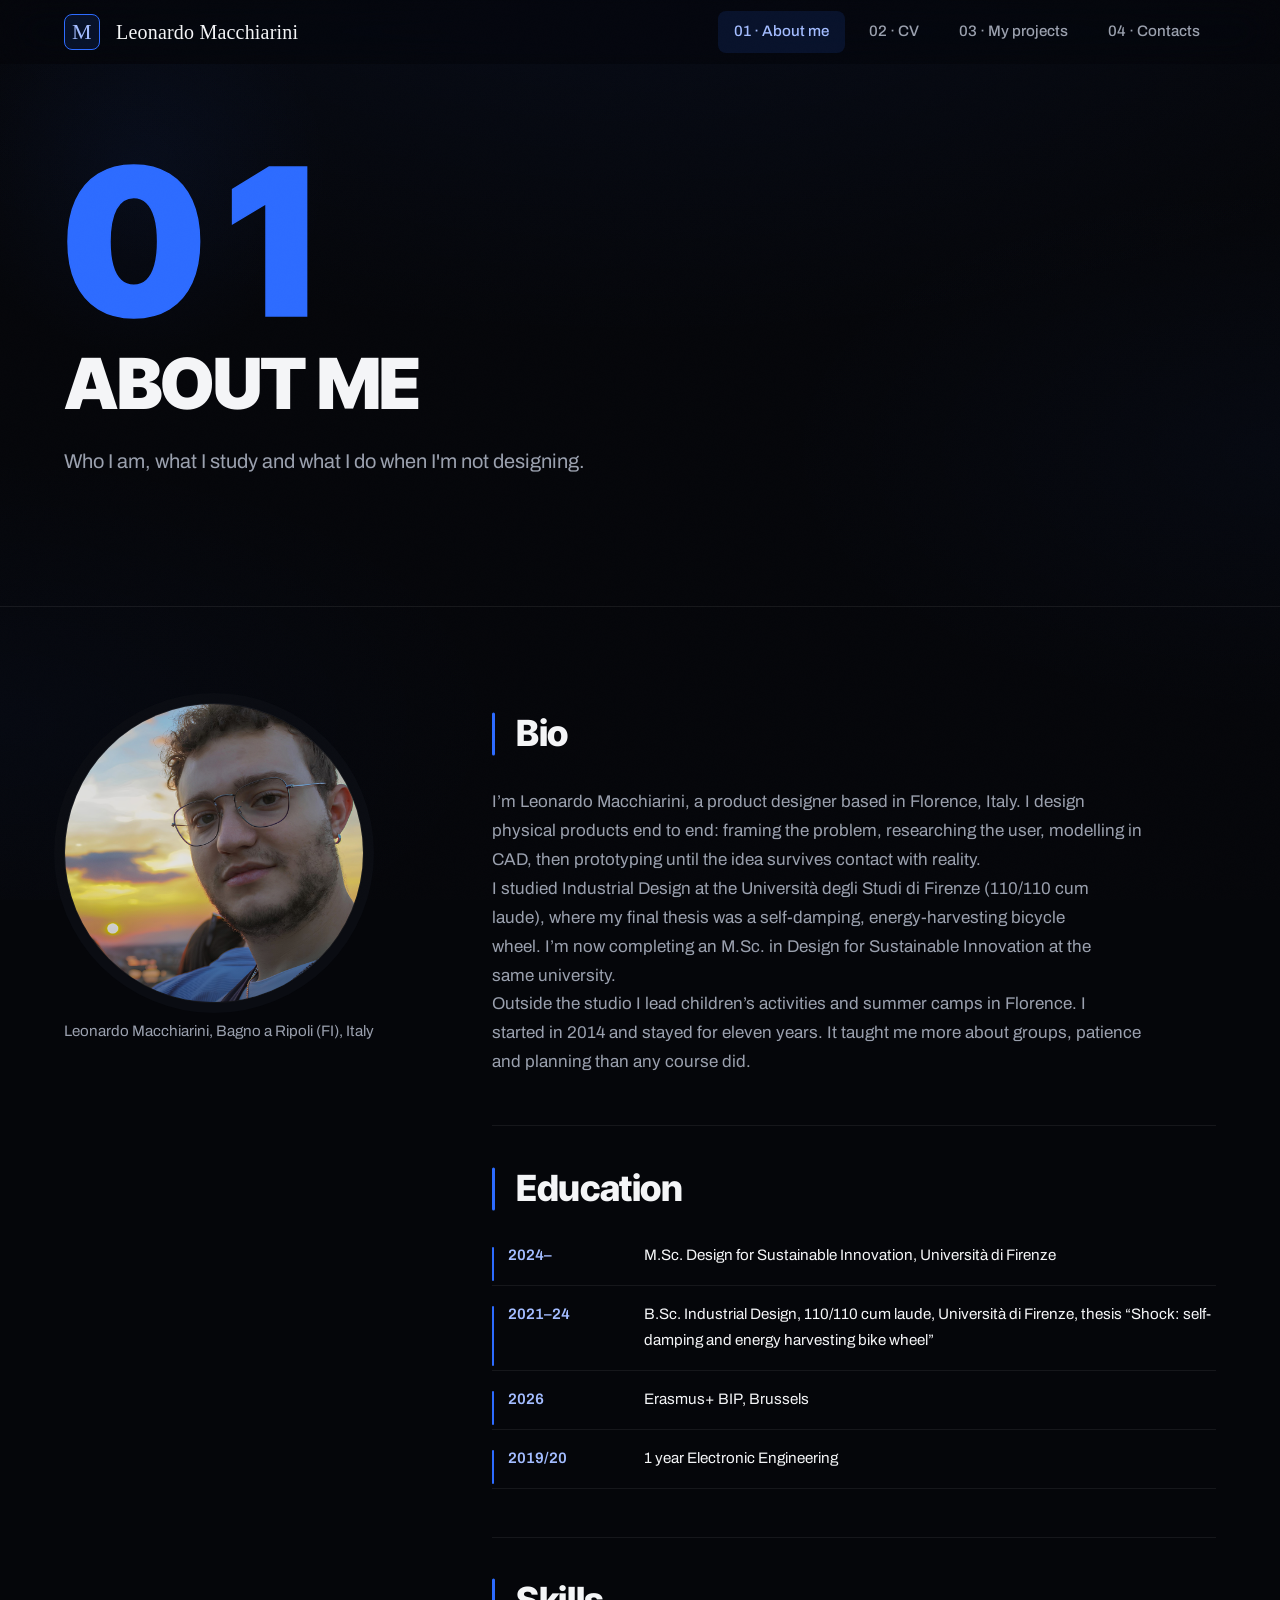
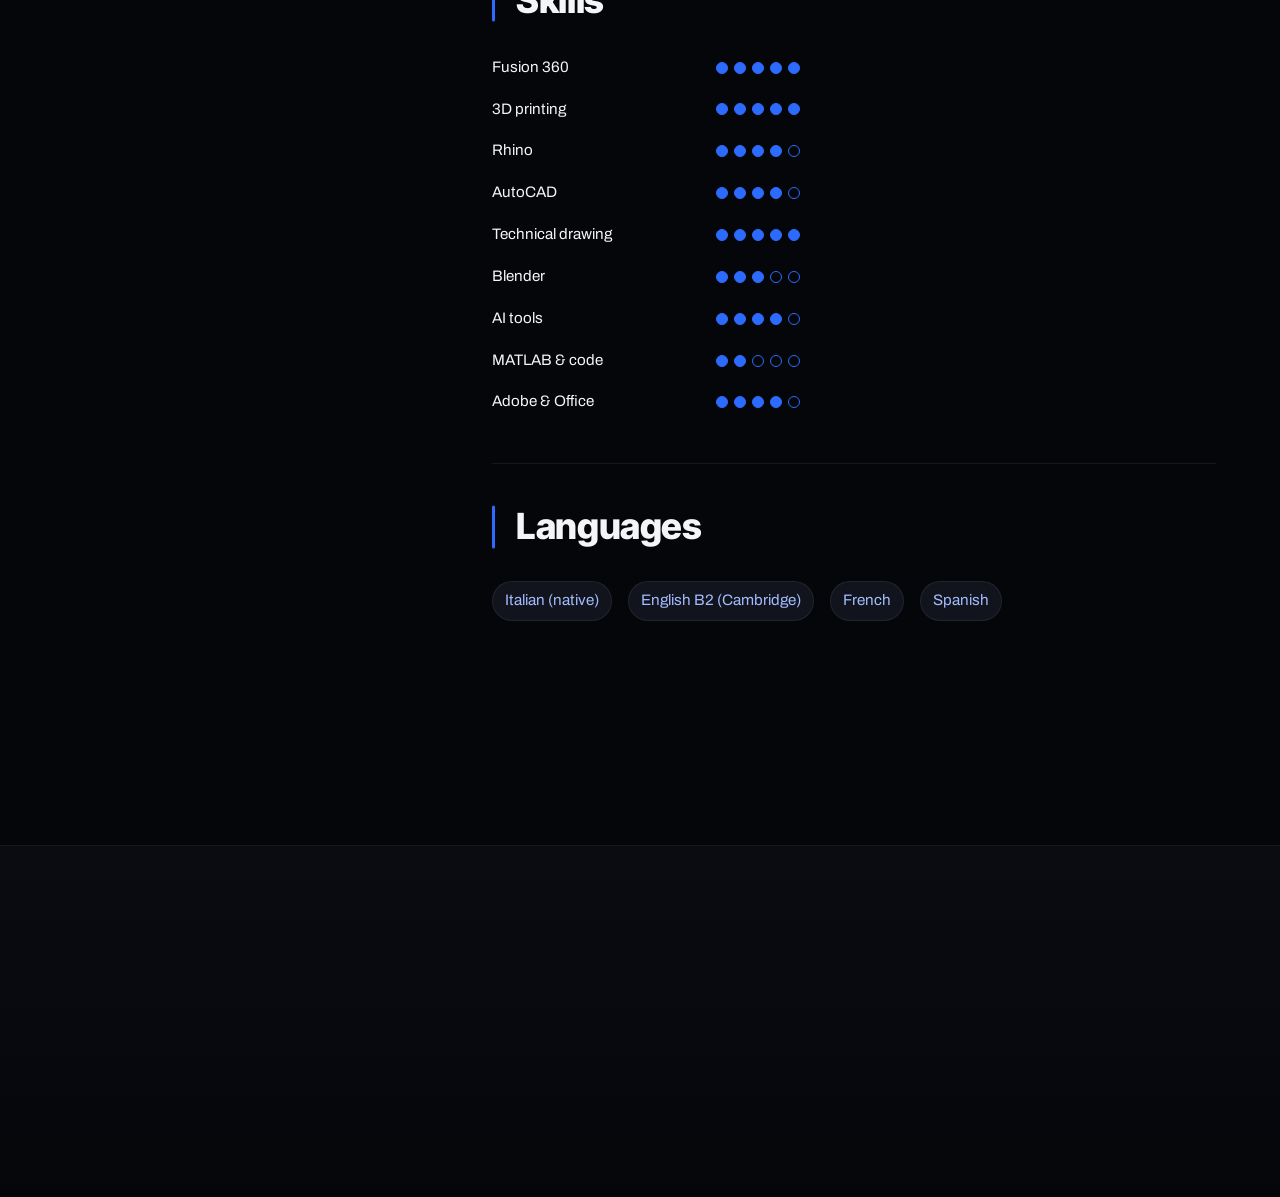
==== commit 0d2a1fcd: "Review: fix page transition slide + micro-interazioni + about reveal - Page transition: aggiunto 'tr" ====
--- a/about.html
+++ b/about.html
@@ -1,15 +1,17 @@
-<!doctype html>
+<!DOCTYPE html>
 <html lang="en">
 <head>
 <meta charset="utf-8">
 <meta name="viewport" content="width=device-width, initial-scale=1">
 <meta name="color-scheme" content="dark">
-<title>About me — Leonardo Macchiarini</title>
+<meta name="theme-color" content="#05060a">
+<title>About me | Leonardo Macchiarini</title>
 <meta name="description" content="Leonardo Macchiarini: bio, education, skills and languages.">
 <link rel="icon" href="data:image/svg+xml,%3Csvg xmlns='http://www.w3.org/2000/svg' viewBox='0 0 64 64'%3E%3Crect width='64' height='64' rx='14' fill='%23070708'/%3E%3Ctext x='32' y='45' font-family='Georgia,serif' font-size='38' fill='%232D6BFF' text-anchor='middle'%3EM%3C/text%3E%3C/svg%3E">
 <link rel="stylesheet" href="assets/css/fonts.css">
 <link rel="stylesheet" href="assets/css/layout.css">
 <link rel="stylesheet" href="assets/css/style.css">
+<script>document.documentElement.classList.add("js")</script>
 <script src="assets/vendor/gsap.min.js" defer></script>
 <script src="assets/vendor/ScrollTrigger.min.js" defer></script>
 <script src="assets/vendor/lenis.min.js" defer></script>
@@ -22,7 +24,7 @@
 <header class="site-header">
   <div class="header-inner">
     <a class="brand" href="index.html"><span class="brand-mark" aria-hidden="true">M</span><span>Leonardo Macchiarini</span></a>
-    <button class="nav-toggle" type="button" aria-expanded="false" aria-controls="site-nav" aria-label="Open menu"><svg class="od-icon" style="--od-icon-size:1.4em" viewBox="0 0 24 24" fill="none" stroke="currentColor" stroke-width="2" stroke-linecap="round" aria-hidden="true"><path d="M4 7h16M4 12h16M4 17h16"/></svg></button>
+    <button class="nav-toggle" type="button" aria-expanded="false" aria-controls="site-nav" aria-label="Open menu"><svg class="od-icon ic-menu" style="--od-icon-size:1.4em" viewBox="0 0 24 24" fill="none" stroke="currentColor" stroke-width="2" stroke-linecap="round" aria-hidden="true"><path d="M4 7h16M4 12h16M4 17h16"/></svg><svg class="od-icon ic-x" style="--od-icon-size:1.4em" viewBox="0 0 24 24" fill="none" stroke="currentColor" stroke-width="2" stroke-linecap="round" aria-hidden="true"><path d="M6 6l12 12M18 6L6 18"/></svg></button>
     <nav class="site-nav" id="site-nav" aria-label="Main navigation">
       <ul><li><a href="about.html" aria-current="page">01 · About me</a></li><li><a href="cv.html">02 · CV</a></li><li><a href="projects.html">03 · My projects</a></li><li><a href="contacts.html">04 · Contacts</a></li></ul>
     </nav>
@@ -32,31 +34,43 @@
 <section class="page-head">
   <div class="container">
     <span class="big-num" aria-hidden="true">01</span>
-    <h1>About me</h1>
-    <p class="lead">Who I am, what I study and what I do when I'm not designing.</p>
+    <h1 class="reveal">About me</h1>
+    <p class="lead reveal">Who I am, what I study and what I do when I'm not designing.</p>
   </div>
 </section>
 <section class="container about-grid">
   <figure class="about-photo reveal">
     <span class="frame"><img src="assets/img/about/p04-01.jpg" width="2367" height="2000" alt="Portrait of Leonardo Macchiarini" loading="eager"></span>
-    <figcaption>Leonardo Macchiarini — Bagno a Ripoli (FI), Italy</figcaption>
+    <figcaption>Leonardo Macchiarini, Bagno a Ripoli (FI), Italy</figcaption>
   </figure>
   <div class="about-cols">
     <div class="about-block reveal">
-      <h2>Bio</h2>
-      <p>I'm Leonardo Macchiarini, a hands-on product designer from Florence. My work moves between concept, 3D modeling and physical prototyping: I design, print, wire and code my own prototypes. I like experimenting a bit with everything — and getting to objects that actually work.</p>
+      <h2 class="reveal">Bio</h2>
+      <p>I’m Leonardo Macchiarini, a product designer based in Florence, Italy. I design physical products end to end: framing the problem, researching the user, modelling in CAD, then prototyping until the idea survives contact with reality.</p>
+      <p>I studied Industrial Design at the Università degli Studi di Firenze (110/110 cum laude), where my final thesis was a self-damping, energy-harvesting bicycle wheel. I’m now completing an M.Sc. in Design for Sustainable Innovation at the same university.</p>
+      <p>Outside the studio I lead children’s activities and summer camps in Florence. I started in 2014 and stayed for eleven years. It taught me more about groups, patience and planning than any course did.</p>
     </div>
     <div class="about-block reveal">
-      <h2>Education</h2>
-      <ul class="edu-list"><li><span class="yr">2024–</span><span>M.Sc. Design for Sustainable Innovation, Università di Firenze</span></li><li><span class="yr">2021–24</span><span>B.Sc. Industrial Design, 110/110 cum laude, Università di Firenze</span></li><li><span class="yr">2026</span><span>Erasmus+ BIP, Brussels</span></li><li><span class="yr">2019/20</span><span>1 year Electronic Engineering</span></li></ul>
+      <h2 class="reveal">Education</h2>
+      <ul class="edu-list"><li><span class="yr">2024–</span><span>M.Sc. Design for Sustainable Innovation, Università di Firenze</span></li><li><span class="yr">2021–24</span><span>B.Sc. Industrial Design, 110/110 cum laude, Università di Firenze, thesis “Shock: self-damping and energy harvesting bike wheel”</span></li><li><span class="yr">2026</span><span>Erasmus+ BIP, Brussels</span></li><li><span class="yr">2019/20</span><span>1 year Electronic Engineering</span></li></ul>
     </div>
     <div class="about-block reveal">
-      <h2>Skills</h2>
-      <ul class="skill-list"><li class="skill"><span>Fusion 360</span><span class="dots" role="img" aria-label="5 out of 5"><span class="dot on"></span><span class="dot on"></span><span class="dot on"></span><span class="dot on"></span><span class="dot on"></span></span></li><li class="skill"><span>3D printing</span><span class="dots" role="img" aria-label="5 out of 5"><span class="dot on"></span><span class="dot on"></span><span class="dot on"></span><span class="dot on"></span><span class="dot on"></span></span></li><li class="skill"><span>AutoCAD</span><span class="dots" role="img" aria-label="4 out of 5"><span class="dot on"></span><span class="dot on"></span><span class="dot on"></span><span class="dot on"></span><span class="dot"></span></span></li><li class="skill"><span>AI tools</span><span class="dots" role="img" aria-label="4 out of 5"><span class="dot on"></span><span class="dot on"></span><span class="dot on"></span><span class="dot on"></span><span class="dot"></span></span></li><li class="skill"><span>Adobe</span><span class="dots" role="img" aria-label="4 out of 5"><span class="dot on"></span><span class="dot on"></span><span class="dot on"></span><span class="dot on"></span><span class="dot"></span></span></li><li class="skill"><span>Blender</span><span class="dots" role="img" aria-label="3 out of 5"><span class="dot on"></span><span class="dot on"></span><span class="dot on"></span><span class="dot"></span><span class="dot"></span></span></li><li class="skill"><span>Coding</span><span class="dots" role="img" aria-label="4 out of 5"><span class="dot on"></span><span class="dot on"></span><span class="dot on"></span><span class="dot on"></span><span class="dot"></span></span></li><li class="skill"><span>Office</span><span class="dots" role="img" aria-label="5 out of 5"><span class="dot on"></span><span class="dot on"></span><span class="dot on"></span><span class="dot on"></span><span class="dot on"></span></span></li></ul>
+      <h2 class="reveal">Skills</h2>
+      <ul class="skill-list">
+        <li class="skill"><span>Fusion 360</span><span class="dots" role="img" aria-label="5 out of 5"><span class="dot on"></span><span class="dot on"></span><span class="dot on"></span><span class="dot on"></span><span class="dot on"></span></span></li>
+        <li class="skill"><span>3D printing</span><span class="dots" role="img" aria-label="5 out of 5"><span class="dot on"></span><span class="dot on"></span><span class="dot on"></span><span class="dot on"></span><span class="dot on"></span></span></li>
+        <li class="skill"><span>Rhino</span><span class="dots" role="img" aria-label="4 out of 5"><span class="dot on"></span><span class="dot on"></span><span class="dot on"></span><span class="dot on"></span><span class="dot"></span></span></li>
+        <li class="skill"><span>AutoCAD</span><span class="dots" role="img" aria-label="4 out of 5"><span class="dot on"></span><span class="dot on"></span><span class="dot on"></span><span class="dot on"></span><span class="dot"></span></span></li>
+        <li class="skill"><span>Technical drawing</span><span class="dots" role="img" aria-label="5 out of 5"><span class="dot on"></span><span class="dot on"></span><span class="dot on"></span><span class="dot on"></span><span class="dot on"></span></span></li>
+        <li class="skill"><span>Blender</span><span class="dots" role="img" aria-label="3 out of 5"><span class="dot on"></span><span class="dot on"></span><span class="dot on"></span><span class="dot"></span><span class="dot"></span></span></li>
+        <li class="skill"><span>AI tools</span><span class="dots" role="img" aria-label="4 out of 5"><span class="dot on"></span><span class="dot on"></span><span class="dot on"></span><span class="dot on"></span><span class="dot"></span></span></li>
+        <li class="skill"><span>MATLAB &amp; code</span><span class="dots" role="img" aria-label="2 out of 5"><span class="dot on"></span><span class="dot on"></span><span class="dot"></span><span class="dot"></span><span class="dot"></span></span></li>
+        <li class="skill"><span>Adobe &amp; Office</span><span class="dots" role="img" aria-label="4 out of 5"><span class="dot on"></span><span class="dot on"></span><span class="dot on"></span><span class="dot on"></span><span class="dot"></span></span></li>
+      </ul>
     </div>
     <div class="about-block reveal">
-      <h2>Languages</h2>
-      <ul class="lang-list"><li class="chip">Italian — native</li><li class="chip">English — B2 (Cambridge)</li><li class="chip">French</li><li class="chip">Spanish</li></ul>
+      <h2 class="reveal">Languages</h2>
+      <ul class="lang-list"><li class="chip">Italian (native)</li><li class="chip">English B2 (Cambridge)</li><li class="chip">French</li><li class="chip">Spanish</li></ul>
     </div>
   </div>
 </section>
@@ -73,7 +87,7 @@
         <h2>Contacts</h2>
         <ul class="footer-links">
           <li><a href="mailto:macchiarini.leonardo@gmail.com">macchiarini.leonardo@gmail.com</a></li>
-          <li><a href="tel:+393932927646">+39 393 292 7646</a></li>
+          <li><a href="tel:+393932927646">+39&nbsp;393&nbsp;292&nbsp;7646</a></li>
           <li>Bagno a Ripoli (FI), Italy</li>
         </ul>
       </div>
--- a/assets/css/style.css
+++ b/assets/css/style.css
@@ -1,117 +1,249 @@
-﻿/* ============================================================
-   Portfolio — Leonardo Macchiarini
-   Design system: DeepBook-inspired — dark ground (#000000), electric blue accent (#1E6EF3),
-   oversized section numerals, Inter Tight display type. Tokens only here.
+/* ============================================================
+   PORTFOLIO — LEONARDO MACCHIARINI · DESIGN SYSTEM v2
+   ------------------------------------------------------------
+   Dark editorial ground, single brand accent (#2D6BFF), per-project
+   scene tints, Inter Tight display / Archivo text / serif wordmark.
+   Every value below must come from a token: no magic numbers in
+   component rules (exceptions: one-off decorative keyframes).
+   Layers:
+     1. tokens          6. page head        11. lightbox
+     2. reset & base    7. about
+     3. utilities       8. cv               13. motion layer
+     4. chrome          9. contacts         14. responsive
+     5. landing        10. projects         15. reduced motion
    ============================================================ */
 
+/* ============================================================
+   1 · TOKENS
+   ============================================================ */
+
 :root {
-  /* Premium dark palette — blue-tinted off-black, desaturated accent */
-  --bg: #06070c;
-  --bg-2: #0c0d14;
-  --panel: #10111a;
-  --panel-2: #161722;
-  --line: #1f2030;
-  --text: #f0f0f4;
-  --muted: #8a8a96;
+  /* — surfaces — */
+  --bg: #05060a;
+  --bg-2: #0a0c12;
+  --panel: #0c0e15;
+  --panel-2: #12141d;
+  --panel-grad: linear-gradient(180deg, var(--panel-2) 0%, var(--panel) 100%);
+  --edge: inset 0 1px 0 rgba(255, 255, 255, 0.05);
+  --line: rgba(255, 255, 255, 0.07);
+  --line-strong: rgba(255, 255, 255, 0.14);
+
+  /* — text — */
+  --text: #f4f5f7;
+  --muted: #9aa0ae;
+
+  /* — accent (brand) — */
   --accent: #2D6BFF;
   --accent-strong: #1d54e0;
-  --accent-soft: rgba(45, 107, 255, 0.09);
-  --accent-2: #2D6BFF;
-  --accent-2-strong: #1d54e0;
-  --deep-blue: #080910;
-  --link: #93B4FF;
+  --link: #A3BCFF;
   --on-accent: #ffffff;
 
-  /* DeepBook Typography */
-  --font-sans: "Inter Tight", "Inter", "Segoe UI", system-ui, sans-serif;
-  --font-word: "Palatino Linotype", Palatino, Georgia, serif;
-
-  /* DeepBook Font Sizes */
-  --fs-hero: clamp(3rem, 12vw, 8rem);
-  --fs-num: clamp(4rem, 15vw, 12rem);
-  --fs-h1: clamp(2rem, 5vw, 4rem);
-  --fs-h2: clamp(1.4rem, 2.8vw, 2rem);
-  --fs-kicker: 0.8rem;
-  --fs-body: 1rem;
-  --fs-small: 0.9rem;
-
-  /* Spacing */
+  /* accent alpha scale — derived from --accent, so every tint follows
+     the per-scene overrides (#shock/#elio/#silky-skin/#bat-wing) */
+  --accent-a3: color-mix(in srgb, var(--accent) 3%, transparent);
+  --accent-a6: color-mix(in srgb, var(--accent) 6%, transparent);
+  --accent-a12: color-mix(in srgb, var(--accent) 12%, transparent);
+  --accent-a16: color-mix(in srgb, var(--accent) 16%, transparent);
+  --accent-a25: color-mix(in srgb, var(--accent) 25%, transparent);
+  --accent-a45: color-mix(in srgb, var(--accent) 45%, transparent);
+  --accent-soft: var(--accent-a12); /* legacy alias */
+
+  /* — typography — */
+  --font-sans: "Inter Tight", "Inter", "Segoe UI", system-ui, sans-serif; /* display */
+  --font-body: "Archivo", "Inter Tight", "Segoe UI", system-ui, sans-serif; /* text & ui */
+  --font-word: "Palatino Linotype", Palatino, Georgia, serif;             /* wordmark */
+
+  /* display scale */
+  --fs-hero: clamp(3.25rem, 13vw, 9rem);
+  --fs-num: clamp(4.5rem, 16vw, 13rem);
+  --fs-h1: clamp(2.25rem, 5.5vw, 4.5rem);
+  --fs-h2: clamp(1.55rem, 3vw, 2.25rem);
+  --fs-h3: clamp(1.3rem, 2.2vw, 1.65rem);
+  /* text scale */
+  --fs-xl: 1.5rem;
+  --fs-lg: 1.375rem;
+  --fs-lead: 1.25rem;
+  --fs-body: 1.0625rem;
+  --fs-small: 0.95rem;
+  --fs-xs: 0.875rem;
+  --fs-kicker: 0.85rem;
+  --fs-micro: 0.6875rem;
+
+  /* — spacing (8px scale) — */
   --s-1: 8px; --s-2: 16px; --s-3: 24px; --s-4: 32px;
-  --s-5: 48px; --s-6: 64px; --s-7: 96px;
-
-  /* Timing & Easing (DeepBook custom easing) */
-  --dur: 220ms;
-  --dur-lg: 400ms;
+  --s-5: 48px; --s-6: 64px; --s-7: 96px; --s-8: 128px;
+
+  /* — radius — */
+  --radius-xs: 4px;    /* focus outline */
+  --radius-sm: 8px;    /* buttons, thumbs, inputs */
+  --radius: 16px;      /* cards, panels */
+  --radius-lg: 24px;   /* modals, lightbox */
+  --radius-pill: 999px;/* chips, tags, pills */
+
+  /* — elevation — */
+  --shadow-1: 0 2px 8px rgba(0, 0, 0, 0.35), 0 8px 24px rgba(0, 0, 0, 0.25);
+  --shadow-2: 0 4px 12px rgba(0, 0, 0, 0.3), 0 12px 32px rgba(0, 0, 0, 0.45);
+  --shadow-3: 0 8px 24px rgba(0, 0, 0, 0.35), 0 24px 64px rgba(0, 0, 0, 0.5);
+  --ring-focus: 0 0 0 4px var(--accent-a25);
+
+  /* — z-scale — */
+  --z-below: -1;
+  --z-base: 0;
+  --z-raised: 1;
+  --z-sticky: 40;    /* deck rail */
+  --z-header: 50;    /* fixed header */
+  --z-progress: 60;  /* scroll progress bar */
+  --z-preview: 60;   /* floating index preview */
+  --z-grain: 80;     /* film grain overlay */
+  --z-overlay: 100;  /* skip link */
+  --z-debug: 999;    /* dev grid overlay */
+  --z-cursor: 9998;  /* custom cursor */
+
+  /* — motion — */
+  --dur-xs: 80ms;
+  --dur: 150ms;
+  --dur-md: 250ms;
+  --dur-reveal: 350ms;
+  --dur-lg: 450ms;
+  --dur-xl: 600ms;
+  --ease: cubic-bezier(0.22, 1, 0.36, 1);
   --ease-out: cubic-bezier(0.16, 1, 0.3, 1);
   --ease-in: cubic-bezier(0.4, 0, 1, 1);
   --ease-in-out: cubic-bezier(0.65, 0, 0.35, 1);
-  --ease-deepbook: cubic-bezier(0.65, 0, 0.35, 1);
-
-  /* Layout */
+  --ease-bounce: cubic-bezier(0.34, 1.56, 0.64, 1);
+  --reveal-blur: 3px;
+  --reveal-y: 12px;
+
+  /* text swap (transitions.dev recipe 04) */
+  --text-swap-dur: var(--dur);
+  --text-swap-translate-y: 4px;
+  --text-swap-blur: 2px;
+  --text-swap-ease: var(--ease-in-out);
+
+  /* — layout — */
   --header-h: 64px;
-  --radius: 12px;
-  --container: 1200px;
-}
+  --container: 1280px;
+}
+
+/* Per-project accent tints (scene-scoped overrides of --accent).
+   The rail, kickers, meta-labels and hovers inside each scene inherit
+   the project colour; the rest of the site keeps the brand blue.
+   IMPORTANT: every scene must define its own --accent — motion.js tints
+   the shared .deck-pin with the active scene's colour, so a scene without
+   a local definition would inherit the *next* project's accent. */
+#shock { --accent: #2D6BFF; --accent-soft: color-mix(in srgb, #2D6BFF 12%, transparent); }
+#elio { --accent: #FFB35C; --accent-soft: color-mix(in srgb, #FFB35C 12%, transparent); }
+#silky-skin { --accent: #FF7DAE; --accent-soft: color-mix(in srgb, #FF7DAE 12%, transparent); }
+#bat-wing { --accent: #3DDCC8; --accent-soft: color-mix(in srgb, #3DDCC8 12%, transparent); }
+
+/* ============================================================
+   2 · RESET & BASE
+   ============================================================ */
 
 *, *::before, *::after { box-sizing: border-box; }
 
 html:not(.lenis) { scroll-behavior: smooth; }
-html { scroll-padding-top: var(--header-h); }
+html {
+  scroll-padding-top: var(--header-h);
+  overflow-x: clip;
+  scrollbar-width: thin;
+  scrollbar-color: var(--panel-2) transparent;
+}
 
 body {
   margin: 0;
   background: var(--bg);
   color: var(--text);
-  font-family: var(--font-sans);
+  font-family: var(--font-body);
   font-size: var(--fs-body);
-  line-height: 1.65;
+  line-height: 1.7;
   -webkit-font-smoothing: antialiased;
   -moz-osx-font-smoothing: grayscale;
   overflow-x: clip;
+  font-feature-settings: "kern", "liga", "pnum";
+  font-variant-ligatures: common-ligatures;
   background-image:
-    radial-gradient(ellipse 120% 80% at 50% -10%, rgba(45, 107, 255, 0.08), transparent 60%),
-    radial-gradient(ellipse 80% 60% at 100% 50%, rgba(45, 107, 255, 0.04), transparent 50%),
-    radial-gradient(ellipse 80% 60% at 0% 80%, rgba(45, 107, 255, 0.03), transparent 50%);
+    radial-gradient(ellipse 120% 80% at 50% -10%, var(--accent-a6), transparent 60%),
+    radial-gradient(ellipse 80% 60% at 100% 50%, var(--accent-a3), transparent 50%),
+    radial-gradient(ellipse 80% 60% at 0% 80%, var(--accent-a3), transparent 50%);
   background-attachment: fixed;
 }
 
-/* Grain overlay is provided by body::after (premium animation layer) */
-
 img { display: block; max-width: 100%; height: auto; }
 
-a { color: var(--link); text-decoration: none; }
+a { color: var(--link); text-decoration: none; transition: color var(--dur) var(--ease-out); touch-action: manipulation; }
 a:hover { color: var(--text); }
 
 h1, h2, h3, p, figure, blockquote { margin: 0; }
 
-h1, h2, h3, h4 { text-wrap: balance; letter-spacing: -0.02em; }
-p { text-wrap: pretty; max-width: 65ch; }
+h1, h2, h3, h4 {
+  font-family: var(--font-sans);
+  text-wrap: balance;
+  font-weight: 700;
+}
+h1 { letter-spacing: -0.03em; }
+h2 { letter-spacing: -0.025em; }
+h3 { letter-spacing: -0.015em; }
+h4 { letter-spacing: -0.01em; }
+
+p {
+  text-wrap: pretty;
+  max-width: 65ch;
+  line-height: 1.7;
+}
+
 ul, ol { margin: 0; padding: 0; list-style: none; }
 
-/* Tabular figures for numbers and counters */
-.proj-index, .big-num, .pc-cur, .pc-total, .ll-num, .ll-num + span,
-.yr, .lb-count { font-variant-numeric: tabular-nums; }
-
-button { font: inherit; color: inherit; }
+button { font: inherit; color: inherit; touch-action: manipulation; }
+
+::selection { background: var(--accent); color: var(--on-accent); }
+
+/* — focus system — */
 
 :focus-visible {
   outline: 2px solid var(--accent);
-  outline-offset: 3px;
-  border-radius: 4px;
-}
+  outline-offset: 2px;
+  box-shadow: var(--ring-focus);
+  border-radius: var(--radius-xs);
+}
+
+a:focus-visible {
+  outline: 2px solid var(--accent);
+  outline-offset: 2px;
+  border-radius: var(--radius-sm);
+}
+
+input:focus-visible,
+select:focus-visible,
+textarea:focus-visible {
+  outline: 2px solid var(--accent);
+  outline-offset: 0;
+  box-shadow: 0 0 0 3px var(--accent-a12);
+}
+
+/* ============================================================
+   3 · UTILITIES
+   ============================================================ */
 
 .skip {
   position: fixed;
   top: -100px;
   left: var(--s-2);
-  z-index: 100;
+  z-index: var(--z-overlay);
   background: var(--accent-strong);
   color: var(--on-accent);
   padding: var(--s-1) var(--s-2);
-  border-radius: 8px;
+  border-radius: var(--radius-sm);
   transition: top var(--dur) var(--ease-out);
 }
-.skip:focus { top: var(--s-2); color: var(--on-accent); }
+.skip:focus {
+  top: var(--s-2);
+  outline: 3px solid var(--accent);
+  outline-offset: 0;
+  background: var(--accent);
+  color: var(--on-accent);
+  box-shadow: var(--ring-focus);
+}
 
 .container {
   max-width: var(--container);
@@ -121,20 +253,103 @@
 
 main { padding-top: var(--header-h); }
 
-   /* ---------- header ---------- */
-
- .site-header {
-   position: fixed;
-   inset: 0 0 auto 0;
-   z-index: 50;
-   height: var(--header-h);
-   background: rgba(6, 7, 12, 0.72);
-   backdrop-filter: blur(20px) saturate(180%);
-   -webkit-backdrop-filter: blur(20px) saturate(180%);
-   border-bottom: 1px solid rgba(255, 255, 255, 0.06);
-   transition: box-shadow var(--dur) var(--ease-deepbook), background var(--dur) var(--ease-deepbook);
- }
- .site-header.scrolled { box-shadow: 0 8px 32px rgba(0, 0, 0, 0.5); background: rgba(6, 7, 12, 0.88); }
+section[id] { scroll-margin-top: calc(var(--header-h) + var(--s-2)); }
+
+.kicker {
+  font-family: var(--font-sans);
+  font-size: var(--fs-kicker);
+  font-weight: 700;
+  letter-spacing: 0.22em;
+  text-transform: uppercase;
+  color: var(--link);
+}
+
+.lead {
+  color: var(--muted);
+  font-size: var(--fs-lead);
+}
+
+.chip {
+  display: inline-block;
+  padding: 6px 12px;
+  border: 1px solid var(--line);
+  border-radius: var(--radius-pill);
+  background: var(--panel-2);
+  color: var(--link);
+  font-size: var(--fs-small);
+}
+
+/* — buttons — */
+
+.btn {
+  display: inline-flex;
+  align-items: center;
+  gap: var(--s-1);
+  padding: 14px 24px;
+  border-radius: var(--radius-sm);
+  font-weight: 600;
+  font-size: var(--fs-small);
+  border: 1px solid transparent;
+  transform: translate(var(--mx, 0px), var(--my, 0px));
+  transition: background var(--dur) var(--ease-out), color var(--dur) var(--ease-out),
+              border-color var(--dur) var(--ease-out), transform var(--dur) var(--ease-out),
+              box-shadow var(--dur) var(--ease-out);
+  -webkit-tap-highlight-color: transparent;
+  text-decoration: none;
+}
+.btn.primary {
+  background: var(--accent);
+  color: var(--on-accent);
+}
+.btn.primary:hover {
+  background: var(--accent-strong);
+  color: var(--on-accent);
+  box-shadow: var(--shadow-2);
+  transform: translateY(-1px);
+}
+.btn.ghost {
+  border-color: var(--line-strong);
+  color: var(--text);
+  background: transparent;
+}
+.btn.ghost:hover {
+  border-color: var(--accent);
+  color: var(--accent);
+  background: var(--accent-a12);
+  transform: translateY(-1px);
+}
+.btn:active {
+  transform: translateY(0) scale(0.97);
+  transition-duration: var(--dur-xs);
+}
+
+/* — magnetic hook (motion.js) — */
+.magnetic { will-change: transform; }
+
+/* — parallax hook (motion.js reads [data-speed]) — */
+[data-speed] { will-change: transform; }
+
+/* ============================================================
+   4 · CHROME — header / nav / progress / footer
+   ============================================================ */
+
+.site-header {
+  position: fixed;
+  inset: 0 0 auto 0;
+  z-index: var(--z-header);
+  height: var(--header-h);
+  background: color-mix(in srgb, var(--bg) 72%, transparent);
+  backdrop-filter: blur(20px) saturate(180%);
+  -webkit-backdrop-filter: blur(20px) saturate(180%);
+  border-bottom: 1px solid transparent;
+  transition: box-shadow var(--dur) var(--ease-out), background var(--dur) var(--ease-out), border-color var(--dur) var(--ease-out);
+}
+.site-header.scrolled {
+  box-shadow: var(--shadow-1);
+  background: color-mix(in srgb, var(--bg) 88%, transparent);
+  border-bottom-color: var(--line);
+}
+.site-header.hide { transform: translateY(-100%); }
 
 .header-inner {
   max-width: var(--container);
@@ -152,7 +367,7 @@
   gap: var(--s-2);
   color: var(--text);
   font-family: var(--font-word);
-  font-size: 1.125rem;
+  font-size: var(--fs-lead);
   letter-spacing: 0.01em;
   transition: opacity var(--dur) var(--ease-out);
 }
@@ -163,13 +378,14 @@
   width: 36px;
   height: 36px;
   border: 1px solid var(--accent);
-  border-radius: 9px;
-  color: var(--accent);
+  border-radius: var(--radius-sm);
+  color: var(--link);
   font-family: var(--font-word);
-  font-size: 1.25rem;
+  font-size: var(--fs-lg);
   line-height: 1;
-  background: var(--accent-soft);
+  background: var(--accent-a12);
   transition: background var(--dur) var(--ease-out), transform var(--dur) var(--ease-out);
+  view-transition-name: brand-mark; /* il logo morpha fra una pagina e l'altra */
 }
 .brand:hover .brand-mark { background: var(--accent); color: var(--on-accent); transform: rotate(-6deg); }
 
@@ -177,15 +393,32 @@
 .site-nav ul { display: flex; align-items: center; gap: var(--s-1); }
 .site-nav a {
   display: block;
+  position: relative;
+  isolation: isolate;
+  overflow: hidden;
   padding: var(--s-1) var(--s-2);
-  border-radius: 8px;
+  border-radius: var(--radius-sm);
   color: var(--muted);
   font-size: var(--fs-small);
   font-weight: 500;
   white-space: nowrap;
-}
-.site-nav a:hover { color: var(--text); background: var(--panel-2); }
-.site-nav a[aria-current="page"] { color: var(--text); background: var(--accent-soft); }
+  transition: color var(--dur) var(--ease-out), background-color var(--dur) var(--ease-out);
+}
+.site-nav a::before {
+  content: "";
+  position: absolute;
+  inset: 0;
+  z-index: var(--z-below);
+  background: var(--accent);
+  border-radius: inherit;
+  transform: scaleX(0);
+  transform-origin: left center;
+  transition: transform var(--dur-lg) var(--ease-in-out);
+}
+.site-nav a:hover { color: var(--on-accent); }
+.site-nav a:hover::before { transform: scaleX(1); }
+.site-nav a:active { transform: scale(0.96); }
+.site-nav a[aria-current="page"] { color: var(--link); background: var(--accent-a12); }
 
 .nav-toggle {
   display: none;
@@ -194,430 +427,38 @@
   height: 44px;
   background: none;
   border: 1px solid var(--line);
-  border-radius: 10px;
+  border-radius: var(--radius-sm);
   cursor: pointer;
+  position: relative;
   place-items: center;
 }
-
-   /* ---------- buttons & chips (DeepBook Style) ---------- */
-
- .btn {
-   display: inline-flex;
-   align-items: center;
-   gap: var(--s-1);
-   padding: 14px 24px;
-   border-radius: 8px;
-   font-weight: 600;
-   font-size: var(--fs-small);
-   border: 1px solid transparent;
-   transition: background var(--dur) var(--ease-deepbook), color var(--dur) var(--ease-deepbook),
-               border-color var(--dur) var(--ease-deepbook), transform var(--dur) var(--ease-deepbook);
-   will-change: transform, background;
- }
- .btn.primary { background: var(--accent); color: var(--on-accent); }
- .btn.primary:hover { background: var(--accent-strong); color: var(--on-accent); box-shadow: 0 8px 30px rgba(45, 107, 255, 0.35); }
- .btn.ghost { border-color: var(--line); color: var(--text); background: transparent; }
- .btn.ghost:hover { border-color: var(--accent); color: var(--accent); }
- .btn:active { transform: translateY(1px); }
-
- /* DeepBook CTA Button with Arrow Animation */
- .cta-button {
-   position: relative;
-   overflow: hidden;
-   display: inline-flex;
-   align-items: center;
-   gap: 0.5em;
-   padding: 1em 2em;
-   background: var(--accent);
-   color: var(--on-accent);
-   border: none;
-   border-radius: 8px;
-   font-weight: 600;
-   font-size: var(--fs-small);
-   cursor: pointer;
-   transition: transform var(--dur-lg) var(--ease-deepbook);
-   will-change: transform;
- }
- .cta-button:hover { transform: translateY(-2px); }
- .cta-button_wide {
-   --w: 3em;
-   --offset: calc(var(--w) * -1 - 0.125em);
-   overflow: hidden;
-   display: flex;
-   align-items: stretch;
-}
-.cta-button_wide-arrow-block {
-  width: var(--w);
-  margin-left: var(--offset);
-  transition: margin 0.4s var(--ease-deepbook);
-  will-change: margin;
-}
-.cta-button_wide:hover > .cta-button_wide-arrow-block:first-of-type {
-  margin-left: 0;
-}
-.cta-button_wide-arrow-block path {
-  transform-origin: center center;
-  transform-box: fill-box;
-  transition: transform 0.4s var(--ease-deepbook);
+.nav-toggle svg { grid-area: 1 / 1; transition: opacity var(--dur-md) var(--ease), transform var(--dur-md) var(--ease); }
+.nav-toggle .ic-x { opacity: 0; transform: scale(0.25); }
+.nav-toggle[aria-expanded="true"] .ic-menu { opacity: 0; transform: scale(0.25); }
+.nav-toggle[aria-expanded="true"] .ic-x { opacity: 1; transform: scale(1); }
+
+#progress {
+  position: fixed;
+  top: 0;
+  left: 0;
+  z-index: var(--z-progress);
+  width: 100%;
+  height: 2px;
+  background: linear-gradient(90deg, var(--accent), var(--accent-strong));
+  transform: scaleX(0);
+  transform-origin: 0 50%;
+  pointer-events: none;
   will-change: transform;
 }
-.cta-button_wide-arrow-block path:first-of-type { transform: translate(0, 0) scale(0.4); }
-.cta-button_wide-arrow-block path:last-of-type { transform: translate(-1em, 0) scale(0.4); }
-.cta-button_wide:hover .cta-button_wide-arrow-block path:first-of-type { transform: translate(1em, 1em) rotate(90deg) scale(0.4); }
-.cta-button_wide:hover .cta-button_wide-arrow-block path:last-of-type { transform: translate(0, 0) scale(0.4); }
-
-.chip {
-  display: inline-block;
-  padding: 6px 14px;
-  border: 1px solid var(--line);
-  border-radius: 999px;
-  background: var(--panel);
-  color: var(--muted);
-  font-size: var(--fs-small);
-}
-
-.tag {
-  display: inline-block;
-  padding: 4px 12px;
-  border-radius: 999px;
-  background: var(--accent-soft);
-  color: var(--link);
-  font-size: 0.8125rem;
-  font-weight: 600;
-  letter-spacing: 0.02em;
-}
-
-.kicker {
-  font-size: var(--fs-kicker);
-  font-weight: 700;
-  letter-spacing: 0.22em;
-  text-transform: uppercase;
-  color: var(--link);
-}
-
-/* ---------- hero (landing) ---------- */
-
-.hero {
+
+/* — footer — */
+
+.site-footer {
+  border-top: 1px solid var(--line);
+  background: linear-gradient(180deg, var(--bg-2) 0%, var(--bg) 100%);
+  margin-top: var(--s-7);
   position: relative;
-  min-height: calc(100svh - var(--header-h));
-  display: grid;
-  grid-template-columns: minmax(0, 1.4fr) minmax(0, 1fr);
-  align-items: center;
-  gap: var(--s-5);
-  padding-block: var(--s-6);
-  overflow: hidden;
-}
-.hero::before {
-  content: "";
-  position: absolute;
-  top: -20%;
-  right: -10%;
-  width: 60vw;
-  height: 60vw;
-  max-width: 900px;
-  max-height: 900px;
-  background: radial-gradient(closest-side, rgba(45, 107, 255, 0.28), transparent 70%);
-  pointer-events: none;
-}
-.hero-text { position: relative; }
-.hero-kicker { margin-bottom: var(--s-3); }
-.hero-title {
-  font-size: var(--fs-hero);
-  font-weight: 900;
-  line-height: 0.95;
-  letter-spacing: -0.03em;
-  text-transform: uppercase;
-}
-.hero-name {
-  margin-top: var(--s-2);
-  font-family: var(--font-word);
-  font-size: clamp(1.375rem, 3vw, 2rem);
-  color: var(--muted);
-}
-.hero-quote {
-  margin-top: var(--s-4);
-  max-width: 46ch;
-  font-size: var(--fs-h2);
-  line-height: 1.35;
-  font-weight: 500;
-}
-.hero-quote cite {
-  display: block;
-  margin-top: var(--s-2);
-  font-style: normal;
-  font-size: var(--fs-small);
-  color: var(--muted);
-}
-.hero-cta { display: flex; flex-wrap: wrap; gap: var(--s-2); margin-top: var(--s-5); }
-
-.hero-portrait {
-  position: relative;
-  justify-self: center;
-  width: min(100%, 440px);
-}
-.hero-portrait .ring {
-  width: 100%;
-  aspect-ratio: 1;
-  border-radius: 50%;
-  overflow: hidden;
-  border: 1px solid var(--line);
-  box-shadow: 0 0 0 10px var(--bg-2), 0 0 90px rgba(45, 107, 255, 0.3);
-}
-.hero-portrait img { width: 100%; height: 100%; object-fit: cover; }
-
-/* ---------- index rows (landing) ---------- */
-
-.index-section { padding-block: var(--s-6) var(--s-7); border-top: 1px solid var(--line); }
-.section-title {
-  font-size: var(--fs-h2);
-  font-weight: 800;
-  letter-spacing: -0.01em;
-  margin-bottom: var(--s-4);
-}
-
-.index-list { border-top: 1px solid var(--line); }
-.index-row {
-  display: grid;
-  grid-template-columns: auto minmax(0, 1fr) auto auto;
-  align-items: center;
-  gap: clamp(16px, 4vw, 48px);
-  padding: var(--s-4) var(--s-2);
-  border-bottom: 1px solid var(--line);
-  color: var(--text);
-  transition: background var(--dur) var(--ease-out);
-}
-.index-row:hover { background: var(--panel); color: var(--text); }
-.idx-num {
-  font-size: clamp(2rem, 5vw, 3.5rem);
-  font-weight: 900;
-  line-height: 1;
-  color: var(--accent);
-  background: linear-gradient(135deg, var(--accent-2), var(--accent));
-  -webkit-background-clip: text;
-  background-clip: text;
-  -webkit-text-fill-color: transparent;
-}
-@supports not ((background-clip: text) or (-webkit-background-clip: text)) {
-  .idx-num { background: none; -webkit-text-fill-color: currentColor; color: var(--accent); }
-}
-.idx-title {
-  display: block;
-  font-size: clamp(1.375rem, 3vw, 2rem);
-  font-weight: 800;
-  letter-spacing: -0.01em;
-}
-.idx-desc { display: block; margin-top: 6px; color: var(--muted); font-size: var(--fs-small); max-width: 60ch; }
-.idx-thumb {
-  width: clamp(72px, 10vw, 120px);
-  aspect-ratio: 4 / 3;
-  border-radius: 10px;
-  overflow: hidden;
-  border: 1px solid var(--line);
-}
-.idx-thumb img { width: 100%; height: 100%; object-fit: cover; }
-.idx-arrow { color: var(--accent); transition: transform var(--dur) var(--ease-out); }
-.index-row:hover .idx-arrow { transform: translateX(6px); }
-
-/* ---------- section head (category / about / project) ---------- */
-
-.page-head {
-  position: relative;
-  padding-block: var(--s-6) var(--s-5);
-  border-bottom: 1px solid var(--line);
-  overflow: hidden;
-}
-.page-head::before {
-  content: "";
-  position: absolute;
-  top: -30%;
-  left: -10%;
-  width: 55vw;
-  height: 55vw;
-  max-width: 800px;
-  max-height: 800px;
-  background: radial-gradient(closest-side, rgba(45, 107, 255, 0.15), transparent 70%);
-  pointer-events: none;
-}
-.big-num {
-  display: block;
-  font-size: var(--fs-num);
-  font-weight: 900;
-  line-height: 0.8;
-  color: var(--accent);
-  background: linear-gradient(135deg, var(--accent) 10%, #4d8af5 60%, #8db8fb 100%);
-  -webkit-background-clip: text;
-  background-clip: text;
-  -webkit-text-fill-color: transparent;
-  user-select: none;
-}
-@supports not ((background-clip: text) or (-webkit-background-clip: text)) {
-  .big-num { background: none; -webkit-text-fill-color: currentColor; color: var(--accent); }
-}
-.page-head h1 {
-  position: relative;
-  margin-top: var(--s-3);
-  font-size: var(--fs-h1);
-  font-weight: 900;
-  letter-spacing: -0.02em;
-  text-transform: uppercase;
-  line-height: 1.02;
-}
-.page-head .lead {
-  position: relative;
-  margin-top: var(--s-3);
-  max-width: 68ch;
-  color: var(--muted);
-  font-size: 1.125rem;
-}
-
-/* ---------- project cards ---------- */
-
-.cards-section { padding-block: var(--s-5) var(--s-7); }
-.cards {
-  display: grid;
-  grid-template-columns: repeat(auto-fill, minmax(280px, 1fr));
-  gap: var(--s-4);
-}
-.card {
-  display: grid;
-  grid-template-rows: auto 1fr;
-  background: var(--panel);
-  border: 1px solid var(--line);
-  border-radius: var(--radius);
-  overflow: hidden;
-  color: var(--text);
-  transition: border-color var(--dur) var(--ease-out), transform var(--dur) var(--ease-out);
-}
-.card:hover { border-color: var(--accent); color: var(--text); transform: translateY(-4px); }
-.card-media { display: block; aspect-ratio: 4 / 3; overflow: hidden; border-bottom: 1px solid var(--line); }
-.card-media img { width: 100%; height: 100%; object-fit: cover; transition: transform var(--dur-lg) var(--ease-out); }
-.card:hover .card-media img { transform: scale(1.04); }
-.card-body { display: grid; gap: var(--s-2); padding: var(--s-3); align-content: start; }
-.card-title { font-size: 1.25rem; font-weight: 700; letter-spacing: -0.01em; }
-.card-foot { display: flex; align-items: center; justify-content: space-between; gap: var(--s-2); color: var(--accent); }
-.card-foot .lbl { color: var(--muted); font-size: var(--fs-small); }
-
-/* ---------- breadcrumbs ---------- */
-
-.crumbs { padding-block: var(--s-4) 0; }
-.crumbs ol { display: flex; flex-wrap: wrap; gap: var(--s-1); align-items: center; font-size: var(--fs-small); color: var(--muted); }
-.crumbs li + li::before { content: "/"; margin-right: var(--s-1); color: var(--line); }
-.crumbs [aria-current] { color: var(--text); }
-
-/* ---------- project page ---------- */
-
-.proj-head { padding-block: var(--s-4) var(--s-3); }
-.proj-head h1 {
-  margin-top: var(--s-2);
-  font-size: var(--fs-h1);
-  font-weight: 900;
-  letter-spacing: -0.02em;
-  line-height: 1.05;
-}
-.proj-meta { display: flex; flex-wrap: wrap; gap: var(--s-2); margin-top: var(--s-3); }
-
-.proj-body { padding-block: var(--s-3) var(--s-4); }
-.proj-body p { max-width: 70ch; }
-.proj-body p + p { margin-top: var(--s-2); }
-
-.gallery { display: grid; grid-template-columns: repeat(2, minmax(0, 1fr)); gap: var(--s-3); padding-block: var(--s-3) var(--s-6); }
-.shot-fig { display: grid; gap: var(--s-1); align-content: start; }
-.shot-fig.wide { grid-column: 1 / -1; }
-.shot {
-  display: block;
-  width: 100%;
-  padding: 0;
-  border: 1px solid var(--line);
-  border-radius: var(--radius);
-  overflow: hidden;
-  background: var(--panel);
-  cursor: zoom-in;
-  transition: border-color var(--dur) var(--ease-out), box-shadow var(--dur) var(--ease-out), transform var(--dur) var(--ease-out);
-  position: relative;
-}
-.shot::after {
-  content: "";
-  position: absolute;
-  inset: 0;
-  background: linear-gradient(180deg, transparent 50%, rgba(6, 7, 12, 0.3) 100%);
-  pointer-events: none;
-  opacity: 0;
-  transition: opacity var(--dur) var(--ease-out);
-}
-.shot:hover { border-color: var(--accent); box-shadow: 0 8px 32px rgba(45, 107, 255, 0.12); }
-.shot:hover::after { opacity: 1; }
-.shot img { width: 100%; height: auto; transition: transform var(--dur-lg) var(--ease-out); }
-.shot:focus-visible img { transform: scale(1.035); }
-@media (hover: hover) and (pointer: fine) {
-  .shot:hover img { transform: scale(1.035); }
-}
-.shot-fig figcaption { color: var(--muted); font-size: var(--fs-small); padding-inline: 4px; }
-
-.proj-nav {
-  display: grid;
-  grid-template-columns: 1fr 1fr;
-  gap: var(--s-3);
-  padding-block: var(--s-5);
-  border-top: 1px solid var(--line);
-}
-.proj-nav a {
-  display: grid;
-  gap: 6px;
-  padding: var(--s-3);
-  border: 1px solid var(--line);
-  border-radius: var(--radius);
-  background: var(--panel);
-  color: var(--text);
-  transition: border-color var(--dur) var(--ease-out);
-}
-.proj-nav a:hover { border-color: var(--accent); color: var(--text); }
-.proj-nav .dir { font-size: var(--fs-kicker); font-weight: 700; letter-spacing: 0.18em; text-transform: uppercase; color: var(--link); }
-.proj-nav .ttl { font-weight: 700; }
-.proj-nav .next { text-align: right; }
-
-/* ---------- about ---------- */
-
-.about-grid {
-  display: grid;
-  grid-template-columns: minmax(0, 380px) minmax(0, 1fr);
-  gap: var(--s-5);
-  padding-block: var(--s-5);
-}
-.about-photo { display: grid; gap: var(--s-2); align-content: start; }
-.about-photo .frame { border-radius: var(--radius); overflow: hidden; border: 1px solid var(--line); position: relative; }
-.about-photo .frame::after { content: ""; position: absolute; inset: 0; background: linear-gradient(180deg, transparent 60%, rgba(6,7,12,0.4) 100%); pointer-events: none; }
-.about-photo img { width: 100%; height: auto; transition: transform var(--dur-lg) var(--ease-out); }
-.about-photo:hover .frame img { transform: scale(1.03); }
-.about-photo figcaption { color: var(--muted); font-size: var(--fs-small); }
-.contact-list { display: grid; gap: var(--s-1); margin-top: var(--s-2); font-size: var(--fs-small); }
-.contact-list a { color: var(--link); }
-
-.about-cols { display: grid; gap: var(--s-5); }
-.about-block h2 { font-size: var(--fs-h2); font-weight: 800; margin-bottom: var(--s-3); letter-spacing: -0.01em; position: relative; padding-left: var(--s-3); }
-.about-block h2::before { content: ""; position: absolute; left: 0; top: 50%; transform: translateY(-50%); width: 3px; height: 1.2em; background: var(--accent); border-radius: 2px; }
-.about-block + .about-block { border-top: 1px solid var(--line); padding-top: var(--s-4); }
-
-.edu-list { display: grid; gap: var(--s-2); }
-.edu-list li { display: grid; grid-template-columns: 110px 1fr; gap: var(--s-2); padding-bottom: var(--s-2); border-bottom: 1px solid var(--line); font-size: var(--fs-small); }
-.edu-list .yr { color: var(--link); font-weight: 600; white-space: nowrap; }
-
-.lang-list { display: flex; flex-wrap: wrap; gap: var(--s-2); }
-
-.skill-list { display: grid; gap: var(--s-2); max-width: 560px; }
-.skill { display: grid; grid-template-columns: minmax(120px, 200px) 1fr; align-items: center; gap: var(--s-3); font-size: var(--fs-small); }
-.dots { display: inline-flex; gap: 6px; align-items: center; }
-.dot { width: 12px; height: 12px; border-radius: 50%; border: 1.5px solid var(--accent); }
-.dot.on { background: var(--accent); }
-
-.exp-list { display: grid; gap: var(--s-2); }
-.exp-list li { display: grid; grid-template-columns: 130px 1fr; gap: var(--s-2); font-size: var(--fs-small); padding-bottom: var(--s-2); border-bottom: 1px solid var(--line); }
-.exp-list .yr { color: var(--link); font-weight: 600; white-space: nowrap; }
-
-.chip-cloud { display: flex; flex-wrap: wrap; gap: var(--s-2); }
-
-/* ---------- footer ---------- */
-
-.site-footer { border-top: 1px solid var(--line); background: linear-gradient(180deg, var(--bg-2) 0%, var(--bg) 100%); margin-top: var(--s-6); position: relative; }
+}
 .site-footer::before {
   content: "";
   position: absolute;
@@ -635,102 +476,1267 @@
   gap: var(--s-4);
   padding-block: var(--s-5);
 }
-.footer-brand { font-family: var(--font-word); font-size: 1.375rem; }
+.footer-brand { font-family: var(--font-word); font-size: var(--fs-xl); }
 .footer-note { color: var(--muted); font-size: var(--fs-small); margin-top: var(--s-2); max-width: 40ch; }
-.site-footer h2 { font-size: var(--fs-kicker); letter-spacing: 0.2em; text-transform: uppercase; color: var(--muted); margin-bottom: var(--s-2); }
+.site-footer h2 {
+  font-size: var(--fs-kicker);
+  letter-spacing: 0.2em;
+  text-transform: uppercase;
+  color: var(--muted);
+  margin-bottom: var(--s-2);
+}
 .footer-links { display: grid; gap: var(--s-1); font-size: var(--fs-small); }
+.footer-links a { color: var(--link); }
+.footer-links a:hover { color: var(--text); }
 .footer-bottom {
   display: flex;
   flex-wrap: wrap;
   gap: var(--s-2);
   justify-content: space-between;
-  padding-block: var(--s-3);
+  padding-block: var(--s-4);
   border-top: 1px solid var(--line);
   color: var(--muted);
-  font-size: 0.8125rem;
-}
-
-/* ---------- lightbox ---------- */
+  font-size: var(--fs-xs);
+}
+
+/* ============================================================
+   5 · LANDING (single screen)
+   ============================================================ */
+
+.landing-page main { padding-top: var(--header-h); }
+
+.landing {
+  position: relative;
+  height: calc(100svh - var(--header-h));
+  display: grid;
+  align-items: center;
+  overflow: hidden;
+  background:
+    radial-gradient(ellipse 80% 50% at 50% -20%, var(--accent-a12), transparent 70%),
+    radial-gradient(ellipse 60% 40% at 80% 80%, var(--accent-a6), transparent 60%);
+}
+.landing::before {
+  content: "";
+  position: absolute;
+  top: -20%;
+  right: -10%;
+  width: 44vw;
+  height: 44vw;
+  max-width: 640px;
+  max-height: 640px;
+  background: radial-gradient(closest-side, var(--accent-a6), transparent 70%);
+  pointer-events: none;
+  will-change: transform;
+}
+
+.landing-inner {
+  position: relative;
+  display: grid;
+  grid-template-columns: minmax(0, 1.15fr) minmax(0, 1fr);
+  gap: var(--s-5);
+  align-items: center;
+}
+
+/* kinetic title: solid white, split into chars by motion.js */
+.landing-title {
+  font-size: clamp(2.6rem, 6vw, 5.4rem);
+  font-weight: 900;
+  line-height: 0.9;
+  letter-spacing: -0.04em;
+  text-transform: uppercase;
+  color: var(--text);
+  will-change: transform;
+}
+.landing-title.split { animation: none; }
+.split-word { display: inline-block; white-space: nowrap; }
+.landing-title .lt-line { display: block; overflow: hidden; padding-block: 0.12em; margin-block: -0.12em; }
+.landing-title .lt-ch {
+  display: inline-block;
+  will-change: transform;
+  transition: transform var(--dur-lg) var(--ease-in-out);
+}
+
+.landing-bio {
+  margin-top: var(--s-3);
+  max-width: 42ch;
+  color: var(--muted);
+  font-size: clamp(0.95rem, 1.7vh, 1.2rem);
+}
+.landing-role { color: var(--link); font-weight: 600; }
+
+.landing-links { display: grid; gap: var(--s-1); }
+.landing-link {
+  position: relative;
+  overflow: hidden;
+  display: grid;
+  grid-template-columns: auto minmax(0, 1fr) auto;
+  align-items: center;
+  gap: var(--s-3);
+  padding: clamp(8px, 2vh, 18px) var(--s-3);
+  border: 1px solid var(--line);
+  border-radius: var(--radius);
+  background: var(--panel-grad);
+  box-shadow: var(--edge);
+  color: var(--text);
+  transition: border-color var(--dur) var(--ease-out), transform var(--dur) var(--ease-out), box-shadow var(--dur) var(--ease-out);
+  will-change: transform, border-color;
+}
+.landing-link::before {
+  content: "";
+  position: absolute;
+  inset: 0;
+  background: var(--accent-a12);
+  transform: scaleX(0);
+  transform-origin: 0 50%;
+  transition: transform var(--dur-lg) var(--ease-in-out);
+  will-change: transform;
+}
+.landing-link > * { position: relative; }
+.landing-link:focus-visible { border-color: var(--accent); transform: translateX(6px); color: var(--text); }
+.landing-link:focus-visible::before { transform: scaleX(1); }
+.landing-link:active { transform: scale(0.94); transition-duration: var(--dur-xs); }
+@media (hover: hover) and (pointer: fine) {
+  .landing-link:hover { border-color: var(--accent); transform: translateX(6px); color: var(--text); box-shadow: var(--shadow-2); }
+  .landing-link:hover::before { transform: scaleX(1); }
+  .landing-link:active { transform: translateX(6px) scale(0.94); }
+}
+
+.ll-num {
+  font-family: var(--font-sans);
+  font-weight: 900;
+  font-size: clamp(1rem, 2.4vh, 1.5rem);
+  line-height: 1;
+  color: var(--accent);
+  font-variant-numeric: tabular-nums;
+  will-change: transform;
+}
+.ll-title { font-family: var(--font-sans); font-size: clamp(1.2rem, 3.2vh, 1.9rem); font-weight: 800; letter-spacing: -0.01em; }
+.ll-arrow { color: var(--accent); display: inline-flex; transition: transform var(--dur-lg) var(--ease-in-out); }
+
+/* arrow arms: the chevron opens as the row is entered */
+.ll-arrow .arm-top, .ll-arrow .arm-bot {
+  transform-box: fill-box;
+  transform-origin: center;
+  transition: transform var(--dur) var(--ease-out);
+}
+@media (hover: hover) and (pointer: fine) {
+  .landing-link:hover .ll-arrow { transform: translateX(4px); }
+  .landing-link:hover .arm-top { transform: translate(0.75px, -0.75px); }
+  .landing-link:hover .arm-bot { transform: translate(0.75px, 0.75px); }
+}
+
+/* il parallax del landing imposta il transform via JS: il will-change viene
+   attivato solo li' (main.js) e solo sui pointer fini */
+.landing-text, .landing-links { transition: transform var(--dur-lg) var(--ease-in-out); }
+
+/* — selected work strip — */
+
+.selected-work { padding-block: var(--s-7) var(--s-8); }
+.selected-work h2 {
+  margin-top: var(--s-2);
+  font-size: var(--fs-h2);
+  font-weight: 800;
+  letter-spacing: -0.01em;
+  max-width: 26ch;
+}
+.work-grid {
+  display: grid;
+  grid-template-columns: repeat(2, minmax(0, 1fr));
+  gap: var(--s-3);
+  margin-top: var(--s-4);
+}
+.work-thumb {
+  display: grid;
+  grid-template-columns: 132px minmax(0, 1fr) auto;
+  align-items: center;
+  gap: var(--s-3);
+  padding: var(--s-3);
+  background: var(--panel-grad);
+  box-shadow: var(--edge);
+  border: 1px solid var(--line);
+  border-radius: var(--radius);
+  color: var(--text);
+  transition: border-color var(--dur) var(--ease-out), transform var(--dur) var(--ease-out), box-shadow var(--dur) var(--ease-out);
+}
+.work-thumb .idx-thumb { width: 132px; }
+.work-meta { display: grid; gap: 4px; min-width: 0; }
+.work-thumb:active { transform: scale(0.94); transition-duration: var(--dur-xs); }
+@media (hover: hover) and (pointer: fine) {
+  .work-thumb:hover { border-color: var(--accent-a45); transform: translateY(-4px); box-shadow: var(--shadow-2); }
+  .work-thumb:hover .idx-arrow { transform: translateX(6px); }
+  .work-thumb:active { transform: translateY(-4px) scale(0.94); }
+}
+.idx-thumb {
+  width: clamp(72px, 10vw, 120px);
+  aspect-ratio: 4 / 3;
+  border-radius: var(--radius-sm);
+  overflow: hidden;
+  border: 1px solid var(--line);
+}
+.idx-thumb img { width: 100%; height: 100%; object-fit: cover; }
+/* cutout: il prodotto (PNG trasparente, gia' normalizzato a scala) dentro una
+   targa scura, senza ritagli */
+.idx-thumb.cutout {
+  aspect-ratio: 1;
+  padding: 10px;
+  background:
+    radial-gradient(120% 110% at 50% 38%, var(--accent-a12), transparent 72%),
+    var(--bg-2);
+}
+.idx-thumb.cutout img { object-fit: contain; transition: transform var(--dur-lg) var(--ease-out); }
+@media (hover: hover) and (pointer: fine) {
+  /* il prodotto si alza: la card diventa un oggetto, non un link */
+  .work-thumb:hover .idx-thumb.cutout img { transform: translateY(-4px) scale(1.04); }
+  .p-index-row:hover .pi-thumb.cutout img { transform: scale(1.05); }
+}
+.idx-title {
+  display: block;
+  font-family: var(--font-sans);
+  font-size: clamp(1.375rem, 3vw, 2rem);
+  font-weight: 800;
+  letter-spacing: -0.01em;
+  transition: transform var(--dur) var(--ease-out);
+}
+.idx-desc { display: block; margin-top: 6px; color: var(--muted); font-size: var(--fs-small); max-width: 60ch; }
+/* riga di contesto: anno · contesto (riga 1) / ruolo (riga 2).
+   Due righe fisse = le 4 card hanno la stessa altezza e non resta mai un
+   separatore sospeso a fine riga. */
+.idx-ctx {
+  display: grid;
+  gap: 4px;
+  margin-top: 10px;
+  padding-top: 10px;
+  border-top: 1px solid var(--line);
+  font-size: var(--fs-micro);
+  font-weight: 600;
+  letter-spacing: 0.1em;
+  text-transform: uppercase;
+  color: var(--muted);
+}
+.ctx-line { display: flex; align-items: center; gap: 8px; white-space: nowrap; }
+.ctx-yr { color: var(--link); font-weight: 700; font-variant-numeric: tabular-nums; }
+.ctx-sep { width: 3px; height: 3px; border-radius: 50%; background: var(--line-strong); flex: none; }
+.idx-arrow { color: var(--accent); transition: transform var(--dur) var(--ease-out); }
+@media (hover: hover) and (pointer: fine) {
+  .work-thumb:hover .idx-title { transform: translateX(8px); }
+}
+.work-thumb:focus-visible .idx-title { transform: translateX(8px); }
+
+/* floating preview — follows the cursor over the index rows (motion.js) */
+.index-preview {
+  position: fixed;
+  top: 0;
+  left: 0;
+  width: min(300px, 26vw);
+  aspect-ratio: 4 / 3;
+  border-radius: var(--radius);
+  overflow: hidden;
+  border: 1px solid var(--line);
+  box-shadow: var(--shadow-3);
+  pointer-events: none;
+  z-index: var(--z-preview);
+  opacity: 0;
+  visibility: hidden;
+  will-change: transform;
+}
+.index-preview img {
+  width: 100%;
+  height: 100%;
+  object-fit: contain;
+  padding: 12px;
+  background:
+    radial-gradient(120% 110% at 50% 38%, var(--accent-a12), transparent 72%),
+    var(--bg-2);
+}
+
+/* ============================================================
+   6 · PAGE HEAD — shared editorial pattern (01–04)
+   ============================================================ */
+
+.page-head {
+  position: relative;
+  padding-block: var(--s-7) var(--s-8);
+  border-bottom: 1px solid var(--line);
+  overflow: hidden;
+}
+.page-head::before {
+  content: "";
+  position: absolute;
+  top: -30%;
+  left: -10%;
+  width: 42vw;
+  height: 42vw;
+  max-width: 640px;
+  max-height: 640px;
+  background: radial-gradient(closest-side, var(--accent-a6), transparent 70%);
+  pointer-events: none;
+}
+.big-num {
+  display: block;
+  font-family: var(--font-sans);
+  font-size: var(--fs-num);
+  font-weight: 900;
+  line-height: 0.8;
+  color: var(--accent);
+  font-variant-numeric: tabular-nums;
+  user-select: none;
+  view-transition-name: section-num; /* 01 -> 02 -> 03: il numero viaggia */
+}
+/* with JS: outline first, filled once in view; no-JS stays filled */
+html.js .big-num { color: transparent; -webkit-text-stroke: 1.5px var(--accent); transition: color var(--dur-reveal) var(--ease); }
+html.js .big-num.in { color: var(--accent); }
+@supports not (-webkit-text-stroke: 1px #000) {
+  html.js .big-num { color: var(--accent); }
+}
+.page-head h1 {
+  position: relative;
+  margin-top: var(--s-3);
+  font-size: var(--fs-h1);
+  font-weight: 900;
+  letter-spacing: -0.02em;
+  text-transform: uppercase;
+  line-height: 1.02;
+}
+.page-head .lead {
+  position: relative;
+  margin-top: var(--s-3);
+  max-width: 68ch;
+}
+
+/* ============================================================
+   7 · ABOUT
+   ============================================================ */
+
+.about-grid {
+  display: grid;
+  grid-template-columns: minmax(0, 380px) minmax(0, 1fr);
+  gap: var(--s-5);
+  padding-block: var(--s-7) var(--s-8);
+}
+.about-photo { display: grid; gap: var(--s-2); align-content: start; }
+/* su desktop la foto resta in vista mentre il testo scorre: la colonna
+   sinistra non resta vuota per 900px */
+@media (min-width: 900px) {
+  .about-photo {
+    position: sticky;
+    top: calc(var(--header-h) + var(--s-4));
+    align-self: start;
+  }
+}
+.about-photo .frame {
+  display: block;
+  width: min(100%, 300px);
+  aspect-ratio: 1;
+  border-radius: 50%;
+  overflow: hidden;
+  border: 1px solid var(--line);
+  box-shadow: 0 0 0 10px var(--bg-2);
+  position: relative;
+  will-change: transform;
+}
+.about-photo .frame::after {
+  content: "";
+  position: absolute;
+  inset: 0;
+  background: linear-gradient(180deg, transparent 60%, color-mix(in srgb, var(--bg) 40%, transparent) 100%);
+  pointer-events: none;
+}
+.about-photo img { width: 100%; height: 100%; object-fit: cover; transition: transform var(--dur-lg) var(--ease-out); }
+.about-photo:hover .frame img { transform: scale(1.03); }
+.about-photo figcaption { color: var(--muted); font-size: var(--fs-small); }
+
+.about-cols { display: grid; gap: var(--s-5); }
+.about-block > p { color: var(--muted); max-width: 65ch; }
+.about-block h2 {
+  font-size: var(--fs-h2);
+  font-weight: 800;
+  margin-bottom: var(--s-3);
+  letter-spacing: -0.01em;
+  position: relative;
+  padding-left: var(--s-3);
+}
+.about-block h2::before {
+  content: "";
+  position: absolute;
+  left: 0;
+  top: 50%;
+  transform: translateY(-50%);
+  width: 3px;
+  height: 1.2em;
+  background: var(--accent);
+  border-radius: 2px;
+}
+.about-block + .about-block { border-top: 1px solid var(--line); padding-top: var(--s-4); }
+
+.edu-list { display: grid; gap: var(--s-2); }
+.edu-list li {
+  display: grid;
+  grid-template-columns: 120px 1fr;
+  gap: var(--s-2);
+  padding-bottom: var(--s-2);
+  padding-left: var(--s-2);
+  border-bottom: 1px solid var(--line);
+  font-size: var(--fs-small);
+  position: relative;
+}
+.edu-list .yr { color: var(--link); font-weight: 600; white-space: nowrap; font-variant-numeric: tabular-nums; }
+
+.lang-list { display: flex; flex-wrap: wrap; gap: var(--s-2); }
+
+.skill-list { display: grid; gap: var(--s-2); max-width: 560px; }
+.skill {
+  display: grid;
+  grid-template-columns: minmax(120px, 200px) 1fr;
+  align-items: center;
+  gap: var(--s-3);
+  font-size: var(--fs-small);
+}
+.dots { display: inline-flex; gap: 6px; align-items: center; }
+.dot { width: 12px; height: 12px; border-radius: 50%; border: 1.5px solid var(--accent); }
+.dot.on { background: var(--accent); }
+
+.exp-list { display: grid; gap: var(--s-2); }
+.exp-list li {
+  display: grid;
+  grid-template-columns: 120px 1fr;
+  gap: var(--s-2);
+  font-size: var(--fs-small);
+  padding-bottom: var(--s-2);
+  padding-left: var(--s-2);
+  border-bottom: 1px solid var(--line);
+  position: relative;
+}
+.exp-list .yr { color: var(--link); font-weight: 600; white-space: nowrap; font-variant-numeric: tabular-nums; }
+
+/* list accent line grows with each entry (motion.js sets --line-delay) */
+.edu-list li::before, .exp-list li::before {
+  content: "";
+  position: absolute;
+  left: 0;
+  top: 4px;
+  bottom: 4px;
+  width: 2px;
+  border-radius: 2px;
+  background: var(--accent);
+  transform: scaleY(0);
+  transform-origin: top;
+  transition: transform var(--dur-xl) var(--ease-out);
+  transition-delay: var(--line-delay, 0ms);
+}
+.edu-list li.in::before, .exp-list li.in::before { transform: scaleY(1); }
+
+/* ============================================================
+   8 · CV
+   ============================================================ */
+
+.cv-wrap { padding-block: var(--s-6) var(--s-8); }
+.cv-sheet {
+  max-width: 840px;
+  margin-inline: auto;
+  background: var(--panel-grad);
+  border: 1px solid var(--line);
+  border-radius: var(--radius);
+  padding: clamp(24px, 5vw, 56px);
+  box-shadow: var(--shadow-3), 0 0 0 1px var(--accent-a6), var(--edge);
+  position: relative;
+}
+.cv-sheet::before {
+  content: "";
+  position: absolute;
+  top: 0;
+  left: 50%;
+  transform: translateX(-50%);
+  width: 40%;
+  height: 1px;
+  background: linear-gradient(90deg, transparent, var(--accent), transparent);
+  opacity: 0.5;
+}
+.cv-head { padding-bottom: var(--s-4); border-bottom: 1px solid var(--line); margin-bottom: var(--s-4); }
+.cv-head h2 {
+  font-size: var(--fs-h1);
+  font-weight: 900;
+  letter-spacing: -0.02em;
+  text-transform: uppercase;
+  line-height: 1.02;
+  color: var(--text);
+}
+.cv-role { margin-top: 6px; color: var(--link); font-weight: 600; }
+.cv-contact {
+  display: flex;
+  flex-wrap: wrap;
+  gap: 6px var(--s-3);
+  margin-top: var(--s-3);
+  font-size: var(--fs-small);
+  color: var(--muted);
+}
+.cv-sec + .cv-sec { margin-top: var(--s-5); }
+.cv-sec h3 {
+  display: flex;
+  align-items: center;
+  gap: 10px;
+  font-size: var(--fs-lead);
+  font-weight: 700;
+  letter-spacing: 0.01em;
+  color: var(--text);
+  margin-bottom: var(--s-3);
+}
+.cv-sec h3::before {
+  content: "";
+  flex: none;
+  width: 18px;
+  height: 2px;
+  border-radius: 2px;
+  background: var(--accent);
+}
+.cv-sec > p { color: var(--muted); max-width: 70ch; }
+.cv-cols + .cv-cols { margin-top: var(--s-5); }
+
+.cv-note { margin-top: 12px; color: var(--muted); font-size: var(--fs-small); }
+@media (min-width: 768px) {
+  .cv-cols { display: grid; grid-template-columns: 1fr 1fr; gap: var(--s-5); }
+  .cv-cols .cv-sec + .cv-sec { margin-top: 0; }
+}
+.cv-download { margin-top: var(--s-3); }
+
+/* — cosa posso fare per un cliente — */
+.can-do { padding-block: var(--s-6) var(--s-5); }
+.can-do h2 {
+  margin-top: var(--s-2);
+  font-size: var(--fs-h2);
+  font-weight: 800;
+  letter-spacing: -0.01em;
+}
+.can-grid {
+  display: grid;
+  grid-template-columns: repeat(auto-fit, minmax(260px, 1fr));
+  gap: var(--s-3);
+  margin-top: var(--s-4);
+}
+.can-card {
+  display: grid;
+  gap: 8px;
+  align-content: start;
+  padding: var(--s-4);
+  border: 1px solid var(--line);
+  border-radius: var(--radius);
+  background: var(--panel-grad);
+  box-shadow: var(--edge);
+  position: relative;
+}
+.can-num {
+  font-family: var(--font-sans);
+  font-size: var(--fs-xs);
+  font-weight: 800;
+  letter-spacing: 0.2em;
+  color: var(--link);
+}
+.can-title {
+  font-family: var(--font-sans);
+  font-size: var(--fs-h3);
+  font-weight: 800;
+  letter-spacing: -0.01em;
+  line-height: 1.1;
+}
+.can-desc { color: var(--muted); font-size: var(--fs-small); max-width: 44ch; }
+.can-note {
+  margin-top: var(--s-4);
+  padding-top: var(--s-3);
+  border-top: 1px solid var(--line);
+  color: var(--muted);
+  font-size: var(--fs-small);
+  max-width: 70ch;
+}
+
+/* ============================================================
+   9 · CONTACTS
+   ============================================================ */
+
+.contact-section { padding-block: var(--s-5) var(--s-8); }
+.contact-grid {
+  display: grid;
+  grid-template-columns: repeat(auto-fit, minmax(280px, 1fr));
+  gap: var(--s-3);
+}
+.cta-mail { margin-bottom: var(--s-4); }
+.contact-card {
+  display: grid;
+  gap: 6px;
+  align-content: start;
+  padding: var(--s-4);
+  border: 1px solid var(--line);
+  border-radius: var(--radius);
+  background: var(--panel-grad);
+  box-shadow: var(--edge);
+  color: var(--text);
+  transform: translate(var(--mx, 0px), var(--my, 0px)) translateY(var(--lift, 0px)) perspective(1000px) rotateX(var(--rx, 0deg)) rotateY(var(--ry, 0deg)) scale(var(--press, 1));
+  transition: border-color var(--dur) var(--ease), transform var(--tilt-dur, var(--dur)) var(--ease), box-shadow var(--dur) var(--ease);
+}
+.contact-card:active { --press: 0.94; transition-duration: var(--dur-xs); }
+.contact-card:focus-visible {
+  --lift: -4px;
+  border-color: var(--accent-a45);
+  box-shadow: var(--shadow-2);
+  color: var(--text);
+}
+@media (hover: hover) and (pointer: fine) {
+  .contact-card:hover {
+    --lift: -4px;
+    border-color: var(--accent-a45);
+    box-shadow: var(--shadow-2);
+    color: var(--text);
+    transform: translateY(-2px);
+  }
+}
+.cc-label {
+  font-size: var(--fs-kicker);
+  font-weight: 700;
+  letter-spacing: 0.18em;
+  text-transform: uppercase;
+  color: var(--link);
+}
+.cc-value { font-weight: 700; font-size: var(--fs-body); overflow-wrap: break-word; }
+/* mailto links get a plain color shift on hover (a:hover already does it) */
+.contact-card[href^="mailto:"]:hover .cc-value,
+.contact-card[href^="mailto:"]:focus-visible .cc-value { color: var(--accent); }
+
+/* ============================================================
+   10 · PROJECTS
+   ============================================================ */
+
+/* — hero: editorial dark chapters — */
+
+.p-hero {
+  position: relative;
+  padding-block: var(--s-7) var(--s-6);
+  border-bottom: 1px solid var(--line);
+  overflow: hidden;
+}
+.p-hero::before {
+  content: "";
+  position: absolute;
+  top: -30%;
+  left: -10%;
+  width: 42vw;
+  height: 42vw;
+  max-width: 640px;
+  max-height: 640px;
+  background: radial-gradient(closest-side, var(--accent-a6), transparent 70%);
+  pointer-events: none;
+}
+/* le guide-lines seguono la griglia del container: la stessa larghezza e lo
+   stesso padding, con il gradiente ritagliato sulla colonna di testo
+   (6 colonne + bordo destro) */
+.guide-lines {
+  position: absolute;
+  top: 0;
+  bottom: 0;
+  left: 50%;
+  transform: translateX(-50%);
+  width: min(100%, var(--container));
+  padding-inline: clamp(20px, 5vw, 64px);
+  pointer-events: none;
+  background-image:
+    linear-gradient(90deg, var(--line) 0 1px, transparent 1px 100%);
+  background-size: 100% 100%;
+  background-position: 0 0;
+  background-repeat: no-repeat;
+  background-clip: content-box;
+  background-origin: content-box;
+  opacity: 0.6;
+}
+.p-hero h1 {
+  position: relative;
+  margin-top: var(--s-2);
+  font-size: var(--fs-h1);
+  font-weight: 900;
+  letter-spacing: -0.02em;
+  text-transform: uppercase;
+  line-height: 1.02;
+}
+.p-hero .lead {
+  position: relative;
+  margin-top: var(--s-3);
+  max-width: 68ch;
+}
+
+.p-index { position: relative; margin-top: var(--s-5); border-top: 1px solid var(--line); }
+.p-index-row {
+  display: grid;
+  grid-template-columns: auto 72px minmax(0, auto) minmax(0, 1fr) auto;
+  align-items: center;
+  gap: var(--s-3);
+  padding-block: var(--s-3);
+  border-bottom: 1px solid var(--line);
+  color: var(--text);
+  transform: perspective(1000px) translateX(var(--row-shift, 0px)) rotateX(var(--rx, 0deg)) rotateY(var(--ry, 0deg)) scale(var(--press, 1));
+  transition: background-color var(--dur) var(--ease-out), border-color var(--dur) var(--ease-out), transform var(--tilt-dur, var(--dur)) var(--ease);
+}
+.p-index-row:active { --press: 0.94; transition-duration: var(--dur-xs); }
+.p-index-row:focus-visible { outline: 2px solid var(--accent); outline-offset: -2px; background: var(--accent-a12); }
+.pi-num {
+  font-size: var(--fs-kicker);
+  font-weight: 700;
+  letter-spacing: 0.18em;
+  color: var(--link);
+  font-variant-numeric: tabular-nums;
+}
+.pi-thumb { width: 72px; aspect-ratio: 1; overflow: hidden; border: 1px solid var(--line); border-radius: var(--radius-sm); }
+.pi-thumb img { width: 100%; height: 100%; object-fit: cover; }
+/* stesso cutout normalizzato del landing: prodotto su targa scura */
+.pi-thumb.cutout {
+  padding: 6px;
+  background:
+    radial-gradient(120% 110% at 50% 38%, var(--accent-a12), transparent 72%),
+    var(--bg-2);
+}
+.pi-thumb.cutout img { object-fit: contain; transition: transform var(--dur-lg) var(--ease-out); }
+.pi-name { font-family: var(--font-sans); font-size: var(--fs-lg); font-weight: 800; letter-spacing: -0.01em; }
+.pi-tag { color: var(--muted); font-size: var(--fs-small); text-align: left; }
+.pi-arrow { display: inline-flex; color: var(--accent); transition: transform var(--dur) var(--ease); }
+@media (hover: hover) and (pointer: fine) {
+  .p-index-row:hover { background: var(--accent-a12); border-bottom-color: var(--accent); --row-shift: var(--s-3); }
+  .p-index-row:hover .pi-arrow { transform: translateX(4px); }
+  .p-index-row:hover .pi-num, .p-index-row:hover .pi-tag { color: var(--text); }
+}
+@media (max-width: 700px) {
+  .p-index-row { grid-template-columns: auto 1fr auto; }
+  .pi-thumb, .pi-tag { display: none; }
+}
+
+/* layout grid toggle (press G) — design-tool overlay (motion.js builds it) */
+.dev-grid {
+  position: fixed;
+  inset: 0;
+  z-index: var(--z-debug);
+  pointer-events: none;
+  display: none;
+  padding-inline: max(24px, calc((100% - var(--container, 1200px)) / 2));
+}
+html.show-grid .dev-grid { display: flex; gap: 24px; }
+.dev-grid div {
+  flex: 1 1 0;
+  background: var(--accent-a3);
+  border-inline: 1px solid var(--accent-a12);
+}
+
+/* blueprint micro-texture on scene meta rows (scene hover only) */
+html.js .scene:hover .scene-meta {
+  background-image: radial-gradient(rgba(255, 255, 255, 0.06) 1px, transparent 1px);
+  background-size: 12px 12px;
+  transition: background-image var(--dur-lg) var(--ease-out);
+}
+
+/* — deck-pin: master vertical pin with 4 stacked scenes —
+   No forced height: ScrollTrigger's pin (end: "+=400%") provides the scroll
+   runway via its pin-spacer. A forced height here double-counted the runway
+   (500vh element + 400vh pin = 900vh) leaving a 400vh empty zone after the
+   deck with the last scene stuck on screen (the "bat-wing again" bug). */
+
+.deck-pin { position: relative; }
+html.js .deck-stage { position: relative; height: 100svh; overflow: hidden; }
+html.js .scene {
+  position: absolute;
+  inset: 0;
+  display: flex;
+  flex-direction: column;
+  justify-content: flex-start;
+  padding-top: calc(var(--header-h) + var(--s-1));
+  overflow: hidden;
+  opacity: 0;
+  visibility: hidden;
+  /* takeover cromatico: ogni scena tinta il proprio bg con il suo --accent */
+  background: color-mix(in srgb, var(--accent) 9%, var(--bg));
+  transition: background-color var(--dur-lg) var(--ease-out);
+  box-shadow: 0 -18px 40px rgba(0, 0, 0, 0.45);
+}
+
+.scene-bg { position: absolute; inset: 0; z-index: var(--z-base); display: grid; place-items: center; overflow: hidden; }
+.bg-tilt { transform: perspective(900px) rotateX(var(--rx, 0deg)) rotateY(var(--ry, 0deg)); transition: transform var(--tilt-dur, var(--dur-lg)) var(--ease-out); will-change: transform; backface-visibility: hidden; }
+.scene-bg .bg-tilt { grid-area: 1 / 1; }
+.scene-bg img {
+  position: static;
+  width: min(84vw, 1100px);
+  height: auto;
+  max-height: 88vh;
+  object-fit: contain;
+  opacity: 0.62;
+  filter: drop-shadow(0 24px 60px rgba(0, 0, 0, 0.55));
+  transition: opacity var(--dur-lg) var(--ease-out), filter var(--dur-lg) var(--ease-out);
+  will-change: opacity, filter;
+}
+/* parallax sul mouse: l'immagine di scena si muove leggermente */
+.scene-parallax .scene-bg img {
+  will-change: transform;
+}
+.scene:hover .scene-bg img {
+  opacity: 0.85;
+  filter: drop-shadow(0 32px 80px rgba(0, 0, 0, 0.45));
+  will-change: opacity, filter;
+}
+.scene-bg::after {
+  content: "";
+  position: absolute;
+  inset: 0;
+  background: radial-gradient(120% 90% at 50% 42%, transparent 55%, color-mix(in srgb, var(--bg) 55%, transparent) 100%);
+  pointer-events: none;
+}
+
+.scene-content { position: relative; z-index: var(--z-raised); width: 100%; padding-block: var(--s-5); }
+.scene .scene-content { padding-bottom: 0; margin-block: auto; } /* centered in the space above the strip */
+/* hero-dock: a fine morph il blocco testo è agganciato a destra (con spazio
+   per la rail laterale); sotto i 900px resta a tutta larghezza (morph spento,
+   stessa soglia di motion.js) e la rail si nasconde. In fase hero il testo
+   è nascosto via GSAP (autoAlpha 0). */
+@media (min-width: 900px) {
+  html.js .scene .scene-content { width: min(640px, 52%); margin-left: auto; margin-right: clamp(124px, 12vw, 180px); }
+}
+/* giant outlined scene number, sits between bg and content (motion.js builds it) */
+.scene-num {
+  position: absolute;
+  right: clamp(16px, 3vw, 48px);
+  bottom: clamp(10px, 1.5vw, 24px);
+  z-index: var(--z-base);
+  overflow: hidden;
+  font-family: var(--font-sans);
+  font-size: clamp(150px, 26vw, 400px);
+  font-weight: 900;
+  line-height: 0.8;
+  letter-spacing: -0.05em;
+  color: transparent;
+  -webkit-text-stroke: 1.5px var(--line);
+  pointer-events: none;
+  user-select: none;
+}
+.scene-num .num-roll { display: block; }
+
+/* spotlight — follows the cursor over each scene (transform layer, gsap.quickTo) */
+.scene-spot {
+  position: absolute;
+  top: 0;
+  left: 0;
+  width: 1120px;
+  height: 1120px;
+  z-index: var(--z-raised);
+  pointer-events: none;
+  opacity: 0;
+  border-radius: 50%;
+  background: radial-gradient(closest-side, var(--accent-a12), transparent 70%);
+  transition: opacity var(--dur-lg) var(--ease-out);
+  will-change: transform, opacity;
+}
+.scene:hover .scene-spot { opacity: 1; }
+
+.scene-title {
+  margin-top: var(--s-2);
+  font-size: clamp(2.2rem, 5.5vw, 4.25rem);
+  font-weight: 900;
+  letter-spacing: -0.04em;
+  line-height: 0.9;
+  text-transform: uppercase;
+  color: var(--text);
+}
+.scene-title .t-line { display: block; overflow: hidden; will-change: transform; }
+.scene-title .t-line .ch { display: inline-block; will-change: transform; }
+.scene-sub { margin-top: 8px; color: var(--link); font-weight: 600; font-size: var(--fs-lg); }
+.scene-desc { margin-top: var(--s-3); max-width: 54ch; font-size: 1rem; line-height: 1.6; }
+  .scene-meta {
+  display: flex;
+  flex-wrap: wrap;
+  gap: var(--s-2) var(--s-3);
+  margin-top: var(--s-4);
+  padding-top: var(--s-3);
+  border-top: 1px solid var(--line);
+}
+.scene-meta li { display: flex; align-items: baseline; gap: 10px; }
+.meta-label {
+  color: var(--muted);
+  font-size: var(--fs-small);
+  font-weight: 600;
+  letter-spacing: 0.1em;
+  text-transform: uppercase;
+}
+.meta-value { color: var(--text); font-size: var(--fs-body); font-weight: 700; }
+
+/* — lateral rail: visible only while the pin is active — */
+
+.deck-rail {
+  position: absolute;
+  top: 0;
+  right: 22px;
+  height: 100svh;
+  z-index: var(--z-sticky);
+  display: none;
+  flex-direction: column;
+  align-items: flex-end;
+  justify-content: center;
+  gap: var(--s-2);
+  pointer-events: none;
+}
+html.js .deck-rail { display: flex; }
+/* sotto i 900px (morph spento) la rail coprirebbe il testo: nascosta */
+@media (max-width: 899px) {
+  html.js .deck-rail { display: none; }
+  /* scrim dietro al testo della scena: su schermi stretti il testo passa
+     sopra il cutout del prodotto e serve separazione */
+  .scene .scene-content::before {
+    content: "";
+    position: absolute;
+    inset: calc(-1 * var(--s-4)) calc(-1 * var(--s-3));
+    z-index: -1;
+    background: radial-gradient(110% 90% at 40% 50%,
+      color-mix(in srgb, var(--bg) 76%, transparent), transparent 74%);
+    pointer-events: none;
+  }
+}
+.rail-count {
+  display: flex;
+  align-items: baseline;
+  gap: 6px;
+  padding: 8px 14px;
+  border: 1px solid var(--line);
+  border-radius: var(--radius-pill);
+  background: color-mix(in srgb, var(--bg) 60%, transparent);
+  backdrop-filter: blur(6px);
+  -webkit-backdrop-filter: blur(6px);
+  color: var(--muted);
+  font-size: var(--fs-small);
+  font-weight: 700;
+}
+.rail-sep { opacity: 0.6; }
+.rail-total { font-variant-numeric: tabular-nums; }
+.rail-cur {
+  color: var(--link);
+  font-size: var(--fs-body);
+  font-weight: 800;
+  transition: color var(--dur-lg) var(--ease-out);
+  font-variant-numeric: tabular-nums;
+}
+.rail-name { font-family: var(--font-sans); font-size: var(--fs-h2); font-weight: 800; color: var(--text); text-align: right; }
+.rail-bar { width: 2px; height: 96px; border-radius: 2px; background: var(--line); overflow: hidden; }
+.rail-fill {
+  width: 100%;
+  height: 100%;
+  background: var(--accent);
+  transform: scaleY(0);
+  transform-origin: top;
+  transition: background-color var(--dur-lg) var(--ease-out);
+}
+
+/* — infinite loop gallery — auto-scrolling strip (motion.js scrolls one
+   cloned set and pauses on hover; without JS / with reduced motion the row
+   stays still and manually scrollable). Sizes in vh so it fits inside the
+   fixed-height flex scene at any screen. — */
+
+.infinite-loop-wrapper {
+  overflow: hidden;
+  width: 100%;
+  height: clamp(96px, 14vh, 220px);
+  min-height: 92px;
+  flex-shrink: 1;
+  margin-block: var(--s-2) var(--s-2);
+}
+/* viewport basso (es. 1000x700): strip più compatta, il testo resta in vista */
+@media (max-height: 780px) {
+  .infinite-loop-wrapper { height: 88px; min-height: 80px; }
+}
+.infinite-loop-gallery {
+  display: flex;
+  width: max-content;
+  gap: var(--s-3);
+  height: 100%;
+  will-change: transform;
+}
+.infinite-loop-gallery img {
+  flex: 0 0 auto;
+  width: auto;       /* keep intrinsic aspect: even band height */
+  height: 100%;
+  max-width: 90vw;
+  object-fit: cover; /* safety net if max-width clamps */
+  border-radius: var(--radius-sm);
+  border: 1px solid var(--line);
+  filter: saturate(0.85) contrast(1.02) brightness(0.95);
+  transition: opacity var(--dur-lg) var(--ease-out), filter var(--dur-lg) var(--ease-out), transform var(--dur-lg) var(--ease-out);
+  will-change: transform, opacity, filter;
+}
+.infinite-loop-gallery img:hover {
+  opacity: 1;
+  filter: saturate(1) contrast(1.05) brightness(1);
+  transform: scale(1.02);
+  will-change: transform, opacity, filter;
+}
+
+/* — outro — */
+
+.outro { padding-block: var(--s-8) calc(var(--s-8) + var(--s-3)); border-top: 1px solid var(--line); }
+.outro h2 {
+  font-size: var(--fs-h1);
+  font-weight: 900;
+  letter-spacing: -0.02em;
+  text-transform: uppercase;
+  line-height: 1.02;
+}
+.outro .lead { margin-top: var(--s-3); max-width: 68ch; }
+.outro .btn { margin-top: var(--s-4); }
+
+/* — fallbacks: no JS — scenes stacked and static, rail hidden — */
+
+html:not(.js) .deck-pin { height: auto; }
+html:not(.js) .deck-stage { position: static; height: auto; overflow: visible; }
+html:not(.js) .scene { position: relative; inset: auto; opacity: 1; visibility: visible; padding-block: var(--s-6); border-top: 1px solid var(--line); }
+html:not(.js) .deck-rail { display: none; }
+html:not(.js) .infinite-loop-wrapper { overflow-x: auto; } /* the loop never starts: keep it scrollable */
+html:not(.js) .site-nav { display: block; } /* mobile menu open by default without JS */
+/* senza JS i link .open-project sono anchor: :target mostra il pannello */
+html:not(.js) .project-detail:target { transform: none; visibility: visible; }
+
+/* ============================================================
+   11 · LIGHTBOX
+   ============================================================ */
 
 .lightbox {
   border: 1px solid var(--line);
-  border-radius: var(--radius);
+  border-radius: var(--radius-lg);
   background: var(--bg-2);
   color: var(--text);
   padding: 0;
+  overscroll-behavior: contain;
   max-width: min(1100px, calc(100vw - 32px));
   width: 100%;
 }
-.lightbox::backdrop { background: rgba(3, 3, 6, 0.78); backdrop-filter: blur(8px); -webkit-backdrop-filter: blur(8px); }
+.lightbox::backdrop {
+  background: rgba(3, 3, 6, 0.78);
+  backdrop-filter: blur(8px);
+  -webkit-backdrop-filter: blur(8px);
+}
 .lb-fig { display: grid; gap: var(--s-2); padding: var(--s-3); }
-.lb-img { width: 100%; max-height: 72vh; object-fit: contain; border-radius: 8px; background: #000; }
+.lb-img {
+  width: 100%;
+  max-height: 72vh;
+  object-fit: contain;
+  border-radius: var(--radius-sm);
+  background: var(--bg);
+  transition: opacity var(--dur-lg) var(--ease-out), transform var(--dur-lg) var(--ease-out);
+  filter: saturate(0.85) contrast(1.02) brightness(0.95);
+}
 .lb-bar { display: flex; align-items: center; gap: var(--s-2); }
 .lb-cap { flex: 1 1 auto; color: var(--muted); font-size: var(--fs-small); }
-.lb-count { color: var(--muted); font-size: var(--fs-small); white-space: nowrap; }
+.lb-count { color: var(--muted); font-size: var(--fs-small); white-space: nowrap; font-variant-numeric: tabular-nums; }
 .lb-btn {
   display: inline-grid;
   place-items: center;
   width: 44px;
   height: 44px;
-  border-radius: 10px;
+  border-radius: var(--radius-sm);
   border: 1px solid var(--line);
   background: var(--panel);
   cursor: pointer;
   color: var(--text);
-  transition: border-color var(--dur) var(--ease-out);
-}
-.lb-btn:hover { border-color: var(--accent); }
+  transition: border-color var(--dur) var(--ease-out), background-color var(--dur) var(--ease-out), transform var(--dur-xs) var(--ease-out);
+}
+.lb-btn:hover { border-color: var(--accent); background: var(--panel-2); }
+.lb-btn:active { transform: scale(0.94); }
 .lb-nav { display: flex; gap: var(--s-2); justify-content: space-between; }
-
-   /* ---------- reveal motion (DeepBook Style) ---------- */
-
- .reveal { opacity: 0; transform: translateY(22px) scale(0.985); transition: opacity 0.7s var(--ease-deepbook), transform 0.7s var(--ease-deepbook); }
- .reveal.in { opacity: 1; transform: none; }
- .cards .reveal:nth-child(2), .index-list .reveal:nth-child(2) { transition-delay: 40ms; }
- .cards .reveal:nth-child(3), .index-list .reveal:nth-child(3) { transition-delay: 80ms; }
- .cards .reveal:nth-child(4), .index-list .reveal:nth-child(4) { transition-delay: 120ms; }
- .cards .reveal:nth-child(5) { transition-delay: 160ms; }
- .cards .reveal:nth-child(6) { transition-delay: 200ms; }
-
- /* DeepBook Text Stagger Effect */
- [global="textStagger"] [global-target],
- [global="textStagger"]:not(:has([global-target])),
- [global="arrowReveal"] [global-target] {
-   font-kerning: none;
-   display: inline-block;
-   overflow: hidden;
-   line-height: 1.25em;
-   position: relative;
-   text-shadow: 0 1.25em currentColor;
-   padding-bottom: 0.15em;
-   margin-bottom: -0.15em;
- }
- [global="textStagger"] span, [global="textStagger"] {
-   margin-bottom: 0em;
- }
- [global="textStagger"] span {
-   opacity: 0;
-   transform: translateY(1.25em);
-   transition: opacity 0.4s var(--ease-deepbook), transform 0.4s var(--ease-deepbook);
-   will-change: opacity, transform;
-}
-[global="textStagger"].in span {
-   opacity: 1;
-   transform: translateY(0);
-}
-
-@media (prefers-reduced-motion: reduce) {
-  html { scroll-behavior: auto; }
-  .reveal { opacity: 1; transform: none; transition: none; }
-  .card, .card-media img, .btn, .index-row, .idx-arrow { transition: none; }
-}
-
-/* ---------- responsive ---------- */
+.lb-img.swap-next { opacity: 0; transform: translateX(18px); }
+.lb-img.swap-prev { opacity: 0; transform: translateX(-18px); }
+
+/* ============================================================
+   12 · MARQUEE
+   ============================================================ */
+
+/* ============================================================
+   13 · MOTION LAYER (GSAP + ScrollTrigger + Lenis hooks)
+   CSS-driven entrances; JS adds .in / drives the pinned deck.
+   ============================================================ */
+
+/* — Lenis base — */
+html.lenis, html.lenis body { height: auto; }
+html.lenis { scroll-behavior: auto !important; }
+.lenis.lenis-smooth { scroll-behavior: auto !important; }
+.lenis.lenis-stopped { overflow: hidden; }
+
+/* — film grain overlay (site-wide, static, non-interactive) — */
+body::after {
+  content: "";
+  position: fixed;
+  inset: 0;
+  z-index: var(--z-grain);
+  pointer-events: none;
+  opacity: 0.04;
+  mix-blend-mode: overlay;
+  background-image: url("data:image/svg+xml,%3Csvg xmlns='http://www.w3.org/2000/svg' width='160' height='160'%3E%3Cfilter id='n'%3E%3CfeTurbulence type='fractalNoise' baseFrequency='0.9' numOctaves='2' stitchTiles='stitch'/%3E%3C/filter%3E%3Crect width='160' height='160' filter='url(%23n)' opacity='0.55'/%3E%3C/svg%3E");
+  background-size: 160px 160px;
+  will-change: opacity;
+}
+
+/* — custom cursor (fine pointers only; JS adds .cursor-on) — */
+html.cursor-on body { cursor: none; }
+html.cursor-on a, html.cursor-on button, html.cursor-on [data-cursor] { cursor: none; }
+
+.cursor-dot,
+.cursor-ring {
+  position: fixed;
+  pointer-events: none;
+  z-index: var(--z-cursor);
+  border-radius: 50%;
+  opacity: 0;
+  will-change: transform, opacity;
+  top: 0;
+  left: 0;
+}
+.cursor-dot { width: 6px; height: 6px; background: var(--accent); }
+.cursor-ring {
+  width: 40px;
+  height: 40px;
+  border: 2px solid var(--accent);
+  box-shadow: 0 0 0 3px var(--accent-a12);
+  transition: opacity var(--dur) var(--ease), width var(--dur-md) var(--ease-out), height var(--dur-md) var(--ease-out), border-radius var(--dur-md) var(--ease-out), background-color var(--dur-md) var(--ease-out), border-color var(--dur-md) var(--ease-out);
+}
+.cursor-ring.view-label {
+  width: 64px;
+  height: 40px;
+  border-radius: var(--radius-pill);
+  background: var(--accent);
+  border-color: transparent;
+  box-shadow: var(--shadow-1);
+  opacity: 1;
+}
+.cursor-ring.view-label::after {
+  content: "VIEW";
+  position: absolute;
+  inset: 0;
+  display: grid;
+  place-items: center;
+  font-size: var(--fs-micro);
+  font-weight: 800;
+  letter-spacing: 0.14em;
+  color: var(--on-accent);
+}
+
+/* particle field (motion.js) — un MODIFICATORE DELLO SFONDO, non un overlay:
+   - nel body (pagine normali): sotto a tutto, solo sopra il fondo pagina
+   - dentro .scene-bg (projects): sopra l'immagine del prodotto, sotto al testo */
+.cursor-net {
+  position: fixed;
+  inset: 0;
+  width: 100%;
+  height: 100%;
+  z-index: var(--z-below);
+  pointer-events: none;
+  mix-blend-mode: screen;
+}
+.cursor-net.is-in-scene {
+  position: absolute;
+  z-index: 1; /* sopra il cutout (z auto), sotto al testo della scena (z 1) */
+}
+
+/* — parallax hook (main.js adds .parallax to .big-num) — */
+.parallax { will-change: transform; }
+
+/* — reveal system — */
+.reveal { transition: opacity var(--dur-xl) var(--ease-out), transform var(--dur-xl) var(--ease-out), filter var(--dur-xl) var(--ease-out); }
+html.js .reveal { opacity: 0; transform: translateY(var(--reveal-y)); filter: blur(var(--reveal-blur)); will-change: transform, opacity, filter; }
+html.js .reveal.in { opacity: 1; transform: none; filter: blur(0); will-change: auto; }
+
+/* — image reveal: le foto si assestano (blur + scala), non appaiono a scatto.
+   L'attributo data-reveal e' aggiunto da main.js: senza JS restano visibili. — */
+html.js img[data-reveal] {
+  opacity: 0;
+  transform: scale(1.01);
+  filter: blur(2px);
+  transition: opacity var(--dur-xl) var(--ease-out), transform var(--dur-xl) var(--ease-out), filter var(--dur-xl) var(--ease-out);
+}
+html.js img[data-reveal].is-loaded { opacity: 1; transform: none; filter: blur(0); will-change: auto; }
+
+/* — view transitions (cross-document, CSS-only) — */
+@media (prefers-reduced-motion: no-preference) {
+  @view-transition { navigation: auto; }
+  ::view-transition-old(root) { animation: vt-out var(--dur-md) var(--ease) both; }
+  ::view-transition-new(root) { animation: vt-in var(--dur-lg) var(--ease) 40ms both; }
+  /* elementi condivisi: il logo e il numero di sezione viaggiano fra una
+     pagina e l'altra invece di dissolversi con il resto */
+  ::view-transition-group(brand-mark),
+  ::view-transition-group(section-num) {
+    animation-duration: var(--dur-xl);
+    animation-timing-function: var(--ease);
+  }
+  @keyframes vt-out { to { opacity: 0; transform: translateY(-8px); filter: blur(var(--reveal-blur)); } }
+  @keyframes vt-in { from { opacity: 0; transform: translateY(8px); filter: blur(var(--reveal-blur)); } }
+}
+
+/* — entrance choreography (landing + page heads) — */
+@media (prefers-reduced-motion: no-preference) {
+  @keyframes rise { from { opacity: 0; transform: translateY(26px); } }
+  @keyframes pop { from { opacity: 0; transform: scale(0.92); } }
+  .landing-title { animation: rise 0.65s var(--ease-out) 0.06s both; }
+  .landing-bio { animation: rise 0.6s var(--ease-out) 0.14s both; }
+  .landing-link { animation: rise 0.6s var(--ease-out) both; }
+  .landing-link:nth-child(2) { animation-delay: 0.07s; }
+  .landing-link:nth-child(3) { animation-delay: 0.14s; }
+  .landing-link:nth-child(4) { animation-delay: 0.21s; }
+
+  .page-head .big-num { animation: rise 0.5s var(--ease-out) both; }
+  .page-head h1 { animation: rise 0.55s var(--ease-out) 0.07s both; }
+  .page-head .lead { animation: rise 0.6s var(--ease-out) 0.14s both; }
+
+  /* decorative gradients draw themselves in on load */
+  .landing::before, .page-head::before, .p-hero::before { animation: none 0 both; }
+
+  /* lightbox open/close + return flight to the thumbnail */
+  dialog.lightbox[open] { animation: lb-in var(--dur-md) var(--ease) both; }
+  dialog.lightbox[open]::backdrop { animation: lb-fade var(--dur-md) var(--ease) both; }
+  dialog.lightbox.is-closing { animation: lb-out var(--dur) var(--ease) both; }
+  dialog.lightbox.is-closing::backdrop { animation: lb-fade-out var(--dur) var(--ease) both; }
+  dialog.lightbox.is-returning { animation: none; pointer-events: none; }
+  dialog.lightbox.is-returning::backdrop { animation: lb-fade-out var(--dur-md) var(--ease) both; }
+  .lightbox.is-returning .lb-bar, .lightbox.is-returning .lb-nav { opacity: 0; transition: opacity var(--dur) var(--ease-out); }
+  @keyframes lb-in { from { opacity: 0; transform: scale(0.96); } }
+  @keyframes lb-fade { from { opacity: 0; } }
+  @keyframes lb-out { to { opacity: 0; transform: scale(0.96); } }
+  @keyframes lb-fade-out { to { opacity: 0; } }
+}
+
+/* — content-visibility for below-the-fold sections — */
+.about-grid, .site-footer, .cv-wrap, .contact-section, .can-do {
+  content-visibility: auto;
+  contain-intrinsic-size: auto 640px;
+}
+
+/* — text swap — transitions.dev recipe 04, three-phase, JS-driven — */
+.t-text-swap {
+  display: inline-block;
+  transform: translateY(0);
+  filter: blur(0);
+  opacity: 1;
+  transition:
+    transform var(--text-swap-dur) var(--text-swap-ease),
+    filter var(--text-swap-dur) var(--text-swap-ease),
+    opacity var(--text-swap-dur) var(--text-swap-ease);
+  will-change: transform, filter, opacity;
+}
+.t-text-swap.is-exit {
+  transform: translateY(calc(var(--text-swap-translate-y) * -1));
+  filter: blur(var(--text-swap-blur));
+  opacity: 0;
+}
+.t-text-swap.is-enter-start {
+  transform: translateY(var(--text-swap-translate-y));
+  filter: blur(var(--text-swap-blur));
+  opacity: 0;
+  transition: none;
+}
+
+/* ============================================================
+   14 · RESPONSIVE
+   ============================================================ */
 
 @media (max-width: 1024px) {
-  .hero { grid-template-columns: 1fr; gap: var(--s-4); min-height: 0; padding-block: var(--s-6); }
-  .hero-portrait { width: min(70vw, 360px); justify-self: start; }
   .footer-grid { grid-template-columns: 1fr 1fr; }
+}
+
+@media (max-width: 900px) {
+  .landing { height: auto; min-height: calc(100svh - var(--header-h)); padding-block: var(--s-5); overflow: visible; }
+  .landing-inner { grid-template-columns: 1fr; gap: var(--s-4); }
+  .work-grid { grid-template-columns: 1fr; }
 }
 
 @media (max-width: 860px) {
@@ -746,1048 +1752,209 @@
     padding: var(--s-2) clamp(20px, 5vw, 64px) var(--s-3);
   }
   .site-nav:not(.open) { display: none; }
+  html:not(.js) .site-nav { display: block; }
   .site-nav ul { flex-direction: column; align-items: stretch; gap: 4px; }
-  .site-nav a { padding: 12px 14px; font-size: 1rem; }
+  .site-nav a { padding: 12px 14px; font-size: var(--fs-body); }
   .about-grid { grid-template-columns: 1fr; }
   .about-photo { max-width: 380px; }
 }
 
 @media (max-width: 768px) {
-  .index-row { grid-template-columns: auto minmax(0, 1fr) auto; }
-  .idx-thumb { display: none; }
-  .gallery { grid-template-columns: 1fr; }
-  .proj-nav { grid-template-columns: 1fr; }
-  .edu-list li, .exp-list li { grid-template-columns: 1fr; gap: 2px; }
   .skill { grid-template-columns: 1fr; gap: 6px; }
   .footer-grid { grid-template-columns: 1fr; }
 }
 
-   /* ---------- modern motion layer (DeepBook Style) ---------- */
-
- ::selection { background: var(--accent); color: var(--on-accent); }
-
- #progress {
-   position: fixed;
-   top: 0;
-   left: 0;
-   z-index: 60;
-   width: 100%;
-   height: 3px;
-   background: linear-gradient(90deg, var(--accent), var(--accent-strong));
-   transform: scaleX(0);
-   transform-origin: 0 50%;
-   pointer-events: none;
-   will-change: transform;
- }
-
- .site-header.hide { transform: translateY(-100%); }
-
- .marquee { overflow: hidden; border-bottom: 1px solid var(--line); background: var(--bg-2); }
- .marquee-track { display: flex; width: max-content; }
- .marquee-group { display: flex; align-items: center; gap: 40px; padding: 14px 0 14px 40px; }
- .marquee-group span {
-   white-space: nowrap;
-   font-weight: 800;
-   font-size: 0.95rem;
-   letter-spacing: 0.14em;
-   text-transform: uppercase;
-   color: var(--muted);
- }
- .marquee-group .sep { color: var(--accent); }
-
- @media (prefers-reduced-motion: reduce) {
-   html { scroll-behavior: auto; }
-   .reveal { opacity: 1; transform: none; transition: none; }
-   .card, .card-media img, .btn, .index-row, .idx-arrow { transition: none; }
-   [global="textStagger"] span { opacity: 1; transform: none; transition: none; }
- }
-
-.site-header.hide { transform: translateY(-100%); }
-
-.marquee { overflow: hidden; border-bottom: 1px solid var(--line); background: var(--bg-2); }
-.marquee-track { display: flex; width: max-content; }
-.marquee-group { display: flex; align-items: center; gap: 40px; padding: 14px 0 14px 40px; }
-.marquee-group span {
-  white-space: nowrap;
-  font-weight: 800;
-  font-size: 0.95rem;
-  letter-spacing: 0.14em;
-  text-transform: uppercase;
-  color: var(--muted);
-}
-.marquee-group .sep { color: var(--accent); }
-
-@media (prefers-reduced-motion: no-preference) {
-  @view-transition { navigation: auto; }
-  ::view-transition-old(root) { animation: vt-out 240ms var(--ease-in) both; }
-  ::view-transition-new(root) { animation: vt-in 400ms var(--ease-out) 30ms both; }
-  @keyframes vt-out { to { opacity: 0; transform: translateY(-14px); } }
-  @keyframes vt-in { from { opacity: 0; transform: translateY(16px); } }
-
-  @keyframes rise { from { opacity: 0; transform: translateY(26px); } }
-  @keyframes pop { from { opacity: 0; transform: scale(0.92); } }
-  .hero-kicker { animation: rise 0.55s var(--ease-out) both; }
-  .hero-title { animation: rise 0.65s var(--ease-out) 0.06s both; }
-  .hero-name { animation: rise 0.6s var(--ease-out) 0.14s both; }
-  .hero-quote { animation: rise 0.6s var(--ease-out) 0.22s both; }
-  .hero-cta { animation: rise 0.6s var(--ease-out) 0.3s both; }
-  .hero-portrait { animation: pop 0.7s var(--ease-out) 0.18s both; }
-
-  .crumbs, .page-head .big-num { animation: rise 0.5s var(--ease-out) both; }
-  .page-head h1, .proj-head .kicker { animation: rise 0.55s var(--ease-out) 0.07s both; }
-  .page-head .lead, .proj-head h1 { animation: rise 0.6s var(--ease-out) 0.14s both; }
-  .proj-meta { animation: rise 0.6s var(--ease-out) 0.21s both; }
-
-  .marquee-track { animation: marquee 26s linear infinite; }
-  .marquee:hover .marquee-track { animation-play-state: paused; }
-  @keyframes marquee { to { transform: translateX(-50%); } }
-
-  .shot img { transition: transform var(--dur-lg) var(--ease-out); }
-  .shot:focus-visible img { transform: scale(1.035); }
-  @media (hover: hover) and (pointer: fine) {
-    .shot:hover img { transform: scale(1.035); }
-  }
-
-  dialog.lightbox[open] { animation: lb-in 260ms var(--ease-out) both; }
-  dialog.lightbox[open]::backdrop { animation: lb-fade 260ms ease-out both; }
-  @keyframes lb-in { from { opacity: 0; transform: scale(0.96) translateY(12px); } }
-  @keyframes lb-fade { from { opacity: 0; } }
-
-  .site-header { transition: box-shadow var(--dur) var(--ease-out), transform 320ms var(--ease-out); }
-  #contenuto, .site-footer { transition: opacity 200ms var(--ease-in), transform 200ms var(--ease-in); }
-  body.page-exit #contenuto,
-  body.page-exit .site-header,
-  body.page-exit .site-footer { opacity: 0; transform: translateY(-10px); }
-
-  .site-nav a { transition: color 180ms var(--ease-out), background-color 180ms var(--ease-out); }
-  .shot { transition: border-color var(--dur) var(--ease-out), transform var(--dur) var(--ease-out), box-shadow var(--dur) var(--ease-out); }
-  .shot:focus-visible { transform: translateY(-3px); box-shadow: 0 14px 40px rgba(0, 0, 0, 0.45), 0 0 36px rgba(139, 92, 246, 0.16); }
-  @media (hover: hover) and (pointer: fine) {
-    .shot:hover { transform: translateY(-3px); box-shadow: 0 14px 40px rgba(0, 0, 0, 0.45), 0 0 36px rgba(139, 92, 246, 0.16); }
-  }
-  .card { transition: border-color var(--dur) var(--ease-out), transform 280ms var(--ease-out), box-shadow 280ms var(--ease-out); }
-  .card:hover { box-shadow: 0 18px 50px rgba(0, 0, 0, 0.5), 0 0 44px rgba(139, 92, 246, 0.18); }
-}
-
-   /* ---------- fluidity pass (base, motion-safe) ---------- */
-
- section[id] { scroll-margin-top: calc(var(--header-h) + 16px); }
- .lb-img { transition: opacity 200ms var(--ease-deepbook), transform 200ms var(--ease-deepbook); }
- .lb-img.swap { opacity: 0; transform: translateX(12px); }
-
- /* ---------- fluidity pass 2: scroll-linked motion & rhythm ---------- */
-
- .cards-section, .index-section, .about-grid, .gallery, .site-footer {
-   content-visibility: auto;
-   contain-intrinsic-size: auto 640px;
- }
-
- #progress { will-change: transform; }
-
- .idx-title { transition: transform var(--dur) var(--ease-deepbook); }
- .index-row:focus-visible .idx-title { transform: translateX(8px); }
- @media (hover: hover) and (pointer: fine) {
-   .index-row:hover .idx-title { transform: translateX(8px); }
- }
-
- .lb-img.swap-next { opacity: 0; transform: translateX(18px); }
- .lb-img.swap-prev { opacity: 0; transform: translateX(-18px); }
-
- .parallax { will-change: transform; }
-
- /* DeepBook Arrow Reveal Effect */
- .ll-arrow { transition: transform 0.4s var(--ease-deepbook); }
- .landing-link:focus-visible .ll-arrow { transform: translateX(6px); }
- @media (hover: hover) and (pointer: fine) {
-   .landing-link:hover .ll-arrow { transform: translateX(6px); }
- }
-
+@media (max-width: 600px) {
+  .edu-list li, .exp-list li { grid-template-columns: 1fr; gap: 2px; }
+  .work-grid { grid-template-columns: 1fr; }
+  /* su mobile la card si impila: il testo ha bisogno di tutta la larghezza */
+  .work-thumb { grid-template-columns: minmax(0, 1fr); }
+  .work-thumb .idx-thumb { width: 120px; }
+  .work-thumb .idx-arrow { display: none; }
+  .contact-grid { grid-template-columns: 1fr; }
+  .scene-content { padding-block: var(--s-4); }
+}
+
+/* ============================================================
+   15 · REDUCED MOTION — fewer and gentler animations, not zero.
+   Opacity/color transitions that aid comprehension stay.
+   ============================================================ */
 @media (prefers-reduced-motion: reduce) {
-  .cards-section, .index-section, .about-grid, .gallery, .site-footer { content-visibility: visible; }
-  .lb-img, .idx-title { transition: none; }
-  .proj-bg.armed { opacity: 1; transition: none; }
-  .scroll-hint { display: none; }
-}
-
-   /* ---------- new structure: single-screen landing, CV sheet, parallax projects, contacts (DeepBook Style) ---------- */
-
- .landing-page main { padding-top: var(--header-h); }
- .landing {
-   position: relative;
-   height: calc(100svh - var(--header-h));
-   display: grid;
-   align-items: center;
-   overflow: hidden;
-   background: radial-gradient(ellipse 80% 50% at 50% -20%, rgba(45, 107, 255, 0.12), transparent 70%),
-               radial-gradient(ellipse 60% 40% at 80% 80%, rgba(45, 107, 255, 0.06), transparent 60%);
- }
- .landing::before {
-   content: "";
-   position: absolute;
-   top: -20%;
-   right: -10%;
-   width: 60vw;
-   height: 60vw;
-   max-width: 900px;
-   max-height: 900px;
-   background: radial-gradient(closest-side, rgba(45, 107, 255, 0.18), transparent 70%);
-   pointer-events: none;
-   will-change: transform;
-}
- .landing-inner {
-   position: relative;
-   display: grid;
-   grid-template-columns: minmax(0, 1.15fr) minmax(0, 1fr);
-   gap: var(--s-5);
-   align-items: center;
- }
- .landing-title {
-   font-size: clamp(3rem, 14vh, 9rem);
-   font-weight: 900;
-   line-height: 0.9;
-   letter-spacing: -0.04em;
-   text-transform: uppercase;
-   color: var(--text);
-   background: linear-gradient(135deg, #ffffff 0%, var(--link) 40%, var(--accent) 100%);
-   -webkit-background-clip: text;
-   background-clip: text;
-   -webkit-text-fill-color: transparent;
-   filter: drop-shadow(0 0 40px rgba(45, 107, 255, 0.25));
-   will-change: transform;
-}
- @supports not ((background-clip: text) or (-webkit-background-clip: text)) {
-   .landing-title { background: none; -webkit-text-fill-color: currentColor; filter: none; color: var(--text); }
- }
- .landing-bio {
-   margin-top: var(--s-3);
-   max-width: 42ch;
-   color: var(--muted);
-   font-size: clamp(0.95rem, 1.7vh, 1.2rem);
-}
- .landing-links { display: grid; gap: var(--s-1); }
- .landing-link {
-   position: relative;
-   overflow: hidden;
-   display: grid;
-   grid-template-columns: auto minmax(0, 1fr) auto;
-   align-items: center;
-   gap: var(--s-3);
-   padding: clamp(8px, 2vh, 18px) var(--s-3);
-   border: 1px solid var(--line);
-   border-radius: var(--radius);
-   background: var(--panel);
-   color: var(--text);
-   transition: border-color var(--dur) var(--ease-deepbook), transform var(--dur) var(--ease-deepbook);
-   will-change: transform, border-color;
-}
- .landing-link::before {
-   content: "";
-   position: absolute;
-   inset: 0;
-   background: var(--accent-soft);
-   transform: scaleX(0);
-   transform-origin: 0 50%;
-   transition: transform var(--dur-lg) var(--ease-deepbook);
-   will-change: transform;
-}
- .landing-link > * { position: relative; }
- .landing-link:focus-visible { border-color: var(--accent); transform: translateX(6px); color: var(--text); }
- .landing-link:focus-visible::before { transform: scaleX(1); }
- @media (hover: hover) and (pointer: fine) {
-   .landing-link:hover { border-color: var(--accent); transform: translateX(6px); color: var(--text); }
-   .landing-link:hover::before { transform: scaleX(1); }
- }
- .ll-num {
-   font-weight: 900;
-   font-size: clamp(1rem, 2.4vh, 1.5rem);
-   line-height: 1;
-   color: var(--accent);
-   background: linear-gradient(135deg, var(--accent), var(--accent-strong));
-   -webkit-background-clip: text;
-   background-clip: text;
-   -webkit-text-fill-color: transparent;
-   will-change: transform;
-}
- @supports not ((background-clip: text) or (-webkit-background-clip: text)) {
-   .ll-num { background: none; -webkit-text-fill-color: currentColor; color: var(--accent); }
-}
- .ll-title { font-size: clamp(1.2rem, 3.2vh, 1.9rem); font-weight: 800; letter-spacing: -0.01em; }
- .ll-arrow { color: var(--accent); display: inline-flex; transition: transform 0.4s var(--ease-deepbook); }
-
-.about-block > p { color: var(--muted); max-width: 65ch; }
-
-.cv-wrap { padding-block: var(--s-5) var(--s-7); }
-.cv-sheet {
-  max-width: 840px;
-  margin-inline: auto;
-  background: linear-gradient(180deg, var(--panel) 0%, var(--bg-2) 100%);
-  border: 1px solid var(--line);
-  border-radius: var(--radius);
-  padding: clamp(24px, 5vw, 56px);
-  box-shadow: 0 24px 80px rgba(0, 0, 0, 0.4), 0 0 0 1px rgba(45, 107, 255, 0.06);
-  position: relative;
-}
-.cv-sheet::before {
-  content: "";
-  position: absolute;
-  top: 0;
-  left: 50%;
-  transform: translateX(-50%);
-  width: 40%;
-  height: 1px;
-  background: linear-gradient(90deg, transparent, var(--accent), transparent);
-  opacity: 0.5;
-}
-.cv-head { padding-bottom: var(--s-4); border-bottom: 1px solid var(--line); margin-bottom: var(--s-4); }
-.cv-head h2 {
-  font-size: var(--fs-h1);
-  font-weight: 900;
-  letter-spacing: -0.02em;
-  text-transform: uppercase;
-  line-height: 1.02;
-  color: var(--text);
-  background: linear-gradient(100deg, var(--accent) 0%, #4d8af5 60%, #8db8fb 100%);
-  -webkit-background-clip: text;
-  background-clip: text;
-  -webkit-text-fill-color: transparent;
-}
-@supports not ((background-clip: text) or (-webkit-background-clip: text)) {
-  .cv-head h2 { background: none; -webkit-text-fill-color: currentColor; color: var(--text); }
-}
-@media (min-width: 768px) {
-  .cv-cols { display: grid; grid-template-columns: 1fr 1fr; gap: var(--s-5); }
-  .cv-cols .cv-sec + .cv-sec { margin-top: 0; }
-}
-.cv-role { margin-top: 6px; color: var(--link); font-weight: 600; }
-.cv-contact { display: flex; flex-wrap: wrap; gap: 6px var(--s-3); margin-top: var(--s-3); font-size: var(--fs-small); color: var(--muted); }
-.cv-sec + .cv-sec { margin-top: var(--s-5); }
-.cv-sec h3 { font-size: var(--fs-kicker); font-weight: 700; letter-spacing: 0.22em; text-transform: uppercase; color: var(--link); margin-bottom: var(--s-3); }
-.cv-sec > p { color: var(--muted); max-width: 70ch; }
-
-.proj {
-  position: relative;
-  min-height: 100svh;
-  display: grid;
-  align-items: center;
+  html { scroll-behavior: auto; }
+
+  /* reveal: everything visible immediately, no movement */
+  html.js .reveal { opacity: 1; transform: none; filter: none; transition: none; }
+  html.js img[data-reveal] { opacity: 1; transform: none; filter: none; transition: none; }
+  html.js .big-num { color: var(--accent); -webkit-text-stroke: 0; transition: none; }
+
+  /* entrance choreography off */
+  .landing-title, .landing-bio, .landing-link,
+  .page-head .big-num, .page-head h1, .page-head .lead { animation: none; }
+  .landing::before, .page-head::before, .p-hero::before { animation: none; }
+
+  /* interactive transitions off */
+  .btn, .landing-link, .work-thumb, .idx-title, .idx-arrow, .ll-arrow,
+  .ll-arrow .arm-top, .ll-arrow .arm-bot, .site-nav a, .site-nav a::before,
+  .lb-img, .lb-btn, .contact-card, .p-index-row,
+  .about-photo img, .scene-spot, .rail-cur, .rail-fill { transition: none; }
+
+  /* loop: static but intact */
+  .infinite-loop-gallery { transform: none !important; }
+  .infinite-loop-wrapper { overflow-x: auto; }
+
+  /* view transitions & lightbox animations off */
+  @view-transition { navigation: none; }
+  dialog.lightbox, dialog.lightbox::backdrop { animation: none !important; }
+  .t-text-swap { transition: none !important; }
+
+  /* parallax off */
+  [data-speed] { transform: none !important; }
+  .landing-text, .landing-links { transition: none; }
+  .scene-bg { opacity: 1; }
+
+  /* deck not pinned: scenes stacked */
+  html.js .deck-pin { height: auto; }
+  html.js .deck-stage { position: static; height: auto; overflow: visible; }
+  html.js .scene { position: relative; inset: auto; opacity: 1; visibility: visible; padding-block: var(--s-6); border-top: 1px solid var(--line); background: var(--bg); }
+  html.js .scene { box-shadow: none; transition: none; }
+  html.js .scene .scene-content { width: 100%; margin-left: 0; }
+  html.js .deck-rail { display: none; }
+
+  /* list accent lines: shown, no grow animation */
+  .edu-list li::before, .exp-list li::before { transform: scaleY(1); transition: none; }
+
+  /* kinetic title fallback: solid, unclipped */
+  .landing-title.split { overflow: visible; padding-block: 0; margin-block: 0; }
+
+  /* cursor & network: hidden (native cursor returns) */
+  .cursor-dot, .cursor-ring, .cursor-net { display: none !important; }
+
+  /* grain: calmer */
+  body::after { opacity: 0.03; }
+
+  /* perf guard: no content-visibility jank with animations off */
+  .about-grid, .site-footer, .cv-wrap, .contact-section, .can-do { content-visibility: visible; }
+
+  .nav-toggle svg { transition: none; }
+}
+
+/* Page transition overlay (fade between pages) */
+.page-transition {
+  position: fixed;
+  inset: 0;
+  z-index: 100;
+  background: var(--bg);
+  opacity: 1;
+  visibility: visible;
+  transition: opacity 0.45s var(--ease-out), visibility 0.45s var(--ease-out), transform 0.45s var(--ease-out);
+}
+.page-transition.is-hidden {
+  opacity: 0;
+  visibility: hidden;
+}
+/* direction-aware: la transizione entra da destra (avanti) o da sinistra (indietro) */
+.page-transition.slide-next,
+.page-transition.slide-prev {
+  opacity: 1;
+  visibility: visible;
+  transform: translateX(0);
+}
+.page-transition.slide-next {
+  transform: translateX(100%);
+}
+.page-transition.slide-prev {
+  transform: translateX(-100%);
+}
+/* al caricamento di una nuova pagina, l'overlay esce nella direzione opposta */
+html.js .page-transition.is-hidden.slide-next {
+  transform: translateX(-100%);
+}
+html.js .page-transition.is-hidden.slide-prev {
+  transform: translateX(100%);
+}
+
+/* — project detail panel (entra da destra, stesso linguaggio wipe) — */
+.project-detail {
+  position: fixed;
+  inset: 0;
+  z-index: 90;
+  background: color-mix(in srgb, var(--accent) 7%, var(--bg));
+  transform: translateX(100%);
+  visibility: hidden;
+  /* transition handled by GSAP when JS active; no-JS: instant toggle via .open class */
+  overflow-y: auto;
+  overscroll-behavior: contain;
+  will-change: transform;
+  backface-visibility: hidden;
+}
+.project-detail.open {
+  transform: translateX(0);
+  visibility: visible;
+}
+/* durante il volo il prodotto originale esce di scena (il proxy lo sostituisce) */
+.scene.pd-source-hidden .bg-a { opacity: 0 !important; transition: opacity 200ms var(--ease-out); will-change: opacity; }
+
+/* proxy del prodotto in volo (scena -> pannello) */
+.pd-fly {
+  position: fixed;
+  z-index: 95;
+  pointer-events: none;
   overflow: hidden;
-  border-top: 1px solid var(--line);
-}
-.proj-bg {
-  position: absolute;
-  inset: -14% 0;
-  z-index: 0;
-  will-change: transform;
-  transform: translateZ(0);
-}
-.proj-bg.armed { opacity: 0; transition: opacity 700ms var(--ease-out); }
-.proj-bg.armed.in { opacity: 1; }
-.proj-bg img {
-  width: 100%; 
-  height: 100%; 
-  object-fit: cover;
-  filter: saturate(0.9) contrast(1.08) brightness(0.98);
-  will-change: transform, filter;
-  transform: translateZ(0);
-}
-.proj-bg::after {
-  content: ""; 
-  position: absolute; 
-  inset: 0; 
-  background: linear-gradient(180deg, rgba(6, 7, 12, 0.4) 0%, rgba(6, 7, 12, 0.8) 100%);
-  pointer-events: none;
-}
-.proj-bg.is-ph::after { display: none; }
-.proj-content {
-  position: relative; 
-  z-index: 1; 
-  padding-block: var(--s-6); 
-  will-change: transform;
-  transform: translateZ(0);
-}
-.proj-index {
-  display: block;
-  font-size: clamp(3rem, 8vw, 6rem);
-  font-weight: 900;
-  line-height: 1;
-  color: var(--accent);
-  background: linear-gradient(135deg, var(--accent) 10%, #4d8af5 60%, #8db8fb 100%);
-  -webkit-background-clip: text;
-  background-clip: text;
-  -webkit-text-fill-color: transparent;
-  user-select: none;
-}
-@supports not ((background-clip: text) or (-webkit-background-clip: text)) {
-  .proj-index { background: none; -webkit-text-fill-color: currentColor; color: var(--accent); }
-}
-.scroll-hint {
-  position: absolute;
-  left: 50%;
-  bottom: 32px;
-  transform: translateX(-50%);
-  z-index: 2;
-  display: grid;
-  justify-items: center;
-  gap: 6px;
-  color: var(--muted);
-  font-size: 0.75rem;
-  font-weight: 600;
-  letter-spacing: 0.22em;
-  text-transform: uppercase;
-  transition: opacity 400ms var(--ease-out), transform 400ms var(--ease-out);
-  pointer-events: none;
-  will-change: opacity, transform;
-}
-.scroll-hint svg { color: var(--accent); }
-.scroll-hint.hidden { opacity: 0; transform: translateX(-50%) translateY(20px); pointer-events: none; }
-.proj-title {
-  margin-top: var(--s-2);
-  font-size: clamp(2.5rem, 8vw, 6rem);
-  font-weight: 900;
-  letter-spacing: -0.04em;
-  line-height: 0.9;
-  text-transform: uppercase;
-  background: linear-gradient(135deg, #ffffff 0%, var(--link) 40%, var(--accent) 100%);
-  -webkit-background-clip: text;
-  background-clip: text;
-  -webkit-text-fill-color: transparent;
-  filter: drop-shadow(0 0 32px rgba(45, 107, 255, 0.25));
-  text-shadow: 0 0 16px rgba(45, 107, 255, 0.15);
-}
-@supports not ((background-clip: text) or (-webkit-background-clip: text)) {
-  .proj-title { background: none; -webkit-text-fill-color: currentColor; color: var(--text); filter: none; text-shadow: none; }
-}
-.proj-sub { margin-top: 8px; color: var(--link); font-weight: 600; font-size: var(--fs-h2); }
-.proj-desc { margin-top: var(--s-3); max-width: 58ch; font-size: 1.125rem; }
-.proj-shots { display: flex; flex-wrap: wrap; gap: var(--s-3); margin-top: var(--s-4); }
-.proj-shots .shot { width: min(320px, 100%); flex: 1; min-width: 250px; }
-.proj-shots .ph { width: min(300px, 100%); aspect-ratio: 4 / 3; }
-.ph {
+  will-change: transform, opacity;
+  backface-visibility: hidden;
+}
+.pd-fly img { position: absolute; max-width: none; height: auto; will-change: transform, opacity; backface-visibility: hidden; }
+.pd-head .pd-cover { transition: opacity var(--dur-lg) var(--ease-out); will-change: opacity; }
+
+.pd-close {
+  position: fixed;
+  top: var(--s-2);
+  right: var(--s-3);
+  width: 44px;
+  height: 44px;
   display: grid;
   place-items: center;
-  padding: var(--s-3);
-  border: 1.5px dashed var(--line);
-  border-radius: var(--radius);
-  background: var(--panel);
-  color: var(--muted);
-  font-size: var(--fs-small);
-  letter-spacing: 0.06em;
-  text-transform: uppercase;
-  text-align: center;
-}
-.proj-bg .ph { position: absolute; inset: 0; border: none; border-radius: 0; background: var(--bg-2); font-size: var(--fs-body); letter-spacing: 0.02em; text-transform: none; }
-
-.contact-section { padding-block: var(--s-5) var(--s-7); }
-.contact-grid { display: grid; grid-template-columns: repeat(auto-fit, minmax(280px, 1fr)); gap: var(--s-3); }
-.contact-card {
-  display: grid;
-  gap: 6px;
-  align-content: start;
-  padding: var(--s-4);
-  border: 1px solid var(--line);
-  border-radius: var(--radius);
-  background: linear-gradient(180deg, var(--panel) 0%, var(--bg-2) 100%);
+  border: 1px solid var(--line-strong);
+  border-radius: var(--radius-pill);
+  background: color-mix(in srgb, var(--bg) 70%, transparent);
   color: var(--text);
-  transition: border-color var(--dur) var(--ease-out), transform var(--dur) var(--ease-out), box-shadow var(--dur) var(--ease-out);
-}
-a.contact-card:focus-visible { border-color: var(--accent); transform: translateY(-3px); color: var(--text); }
-@media (hover: hover) and (pointer: fine) {
-  a.contact-card:hover { border-color: var(--accent); transform: translateY(-3px); color: var(--text); }
-}
-.cc-label { font-size: var(--fs-kicker); font-weight: 700; letter-spacing: 0.18em; text-transform: uppercase; color: var(--link); }
-.cc-value { font-weight: 700; font-size: 1.125rem; overflow-wrap: anywhere; }
-
-@media (prefers-reduced-motion: no-preference) {
-  .landing-kicker { animation: rise 0.55s var(--ease-out) both; }
-  .landing-title { animation: rise 0.65s var(--ease-out) 0.06s both; }
-  .landing-bio { animation: rise 0.6s var(--ease-out) 0.14s both; }
-  .landing-link { animation: rise 0.6s var(--ease-out) both; }
-  .landing-link:nth-child(2) { animation-delay: 0.07s; }
-  .landing-link:nth-child(3) { animation-delay: 0.14s; }
-  .landing-link:nth-child(4) { animation-delay: 0.21s; }
-  @keyframes bob { 0%, 100% { transform: translateX(-50%) translateY(0); } 50% { transform: translateX(-50%) translateY(8px); } }
-  .scroll-hint:not(.hidden) { animation: bob 2s var(--ease-in-out) infinite; }
-  @keyframes fadeInUp { from { opacity: 0; transform: translateY(20px); } to { opacity: 1; transform: translateY(0); } }
-  .proj-index { animation: fadeInUp 0.8s var(--ease-out) both; }
-  .proj-title { animation: fadeInUp 0.8s var(--ease-out) 0.1s both; }
-  .proj-sub { animation: fadeInUp 0.8s var(--ease-out) 0.2s both; }
-  .proj-desc { animation: fadeInUp 0.8s var(--ease-out) 0.3s both; }
-}
-
-@media (max-width: 900px) {
-  .landing { height: auto; min-height: calc(100svh - var(--header-h)); padding-block: var(--s-5); overflow: visible; }
-  .landing-inner { grid-template-columns: 1fr; gap: var(--s-4); }
-  .proj { min-height: 0; padding-block: var(--s-5); }
-  .proj-bg { 
-    position: absolute; 
-    inset: -10% 0; 
-    height: auto;
-    will-change: transform;
-  }
-  .proj-bg .ph { 
-    position: relative; 
-    inset: auto; 
-    height: 100%; 
-    border: 1.5px dashed var(--line); 
-    border-radius: var(--radius); 
-    background: var(--panel); 
-    font-size: var(--fs-small); 
-    letter-spacing: 0.06em; 
-    text-transform: uppercase;
-  }
-  .proj-bg::after { display: block; background: linear-gradient(180deg, rgba(6, 7, 12, 0.3) 0%, rgba(6, 7, 12, 0.7) 100%); }
-  .proj-content { padding-block: var(--s-5); }
-  .proj-title { font-size: clamp(2rem, 8vw, 4rem); }
-  .proj-index { font-size: clamp(2rem, 6vw, 4rem); }
-  .proj-shots .shot { width: min(280px, 100%); }
-  .scroll-hint { display: none; }
-}
-
-   /* ---------- project documents & seamless about portrait (DeepBook Style) ---------- */
-
- .proj-docs { display: flex; flex-wrap: wrap; gap: var(--s-2); margin-top: var(--s-3); }
- .doc-link {
-   display: inline-flex;
-   align-items: center;
-   gap: 8px;
-   padding: 8px 16px;
-   border: 1px solid var(--line);
-   border-radius: 8px;
-   background: var(--panel);
-   color: var(--link);
-   font-size: var(--fs-small);
-   font-weight: 600;
-   overflow-wrap: anywhere;
-   transition: border-color var(--dur) var(--ease-deepbook), color var(--dur) var(--ease-deepbook), transform var(--dur) var(--ease-deepbook);
-   will-change: transform, border-color;
- }
- .doc-link:focus-visible { border-color: var(--accent); color: var(--text); transform: translateY(-2px); }
-@media (hover: hover) and (pointer: fine) {
-  .doc-link:hover { border-color: var(--accent); color: var(--text); transform: translateY(-2px); }
-}
- .cv-download { margin-top: var(--s-3); }
-
- .about-photo .frame {
-   display: block;
-   width: min(100%, 300px);
-   aspect-ratio: 1;
-   border-radius: 50%;
-   box-shadow: 0 0 0 10px var(--bg-2), 0 0 80px rgba(45, 107, 255, 0.25);
-   will-change: transform;
-}
- .about-photo .frame img { width: 100%; height: 100%; object-fit: cover; }
-
-   /* ---------- unified photo treatment + layered parallax (DeepBook Style) ---------- */
-
- .proj-bg img, .shot img, .about-photo img, .lb-img {
-   filter: saturate(0.85) contrast(1.02) brightness(0.95);
-   transition: filter var(--dur-lg) var(--ease-deepbook);
-   will-change: filter;
-}
- .proj-bg img { will-change: transform, filter; }
- .shot:hover img, .shot:focus-visible img, .about-photo:hover img { filter: saturate(1) contrast(1) brightness(1); }
- .proj-bg::after { background: linear-gradient(180deg, rgba(6, 7, 12, 0.35) 0%, rgba(6, 7, 12, 0.75) 100%); }
-
- .landing-text, .landing-links { transition: transform 420ms var(--ease-deepbook); will-change: transform; }
-
-.proj-dots {
-  position: fixed;
-  right: 22px;
-  top: 50%;
-  transform: translateY(-50%);
-  z-index: 40;
-  display: grid;
-  gap: 12px;
-}
-.proj-dots a {
-  display: grid;
-  place-items: center;
-  width: 34px;
-  height: 34px;
-  border-radius: 50%;
-  border: 1px solid var(--line);
-  color: var(--muted);
-  background: rgba(6, 6, 9, 0.6);
-  backdrop-filter: blur(6px);
-  -webkit-backdrop-filter: blur(6px);
-  font-size: 0.6875rem;
-  font-weight: 700;
-  transition: border-color var(--dur) var(--ease-out), color var(--dur) var(--ease-out), transform var(--dur) var(--ease-out), background-color var(--dur) var(--ease-out);
-}
-.proj-dots a:hover { color: var(--text); border-color: var(--accent); }
-.proj-dots a[aria-current="true"] { background: var(--accent-soft); border-color: var(--accent); color: var(--link); transform: scale(1.12); }
-
-@media (max-width: 900px) { .proj-dots { display: none; } }
-
-@media (prefers-reduced-motion: reduce) {
-  .landing-text, .landing-links { transition: none; }
-  .proj-bg img, .shot img, .about-photo img, .lb-img { transition: none; }
-}
-
-/* ============================================================
-   Premium 2026 animation layer (GSAP + ScrollTrigger + Lenis)
-   Additive only — no content, color, font or structure changes.
-   DeepBook-inspired animations added.
-   ============================================================ */
-
-/* ---------- Lenis base ---------- */
-
-html.lenis, html.lenis body { height: auto; }
-html.lenis { scroll-behavior: auto !important; }
-.lenis.lenis-smooth { scroll-behavior: auto !important; }
-.lenis.lenis-stopped { overflow: hidden; }
-
-/* ---------- film grain overlay (site-wide, static, non-interactive) (DeepBook Style) ---------- */
-
-body::after {
-  content: "";
-  position: fixed;
-  inset: 0;
-  z-index: 80;
-  pointer-events: none;
-  opacity: 0.04;
-  mix-blend-mode: overlay;
-  background-image: url("data:image/svg+xml,%3Csvg xmlns='http://www.w3.org/2000/svg' width='160' height='160'%3E%3Cfilter id='n'%3E%3CfeTurbulence type='fractalNoise' baseFrequency='0.9' numOctaves='2' stitchTiles='stitch'/%3E%3C/filter%3E%3Crect width='160' height='160' filter='url(%23n)' opacity='0.55'/%3E%3C/svg%3E");
-  background-size: 160px 160px;
-  will-change: opacity;
-}
-
-/* ---------- custom cursor (fine pointers only; JS adds .cursor-on) (DeepBook Style) ---------- */
-
-.cursor-dot, .cursor-ring {
-  position: fixed;
-  top: 0;
-  left: 0;
-  z-index: 999;
-  pointer-events: none;
-  border-radius: 50%;
-  opacity: 0;
-  will-change: transform, opacity;
-}
-.cursor-dot { width: 6px; height: 6px; background: var(--accent); }
-.cursor-ring {
-  width: 34px;
-  height: 34px;
-  border: 1px solid rgba(45, 107, 255, 0.55);
-  box-shadow: 0 0 18px rgba(45, 107, 255, 0.35);
-}
-html.cursor-on body { cursor: none; }
-html.cursor-on a, html.cursor-on button, html.cursor-on .shot, html.cursor-on [data-cursor] { cursor: none; }
-
-/* ---------- magnetic elements (DeepBook Style) ---------- */
-
-.magnetic { will-change: transform; }
-.landing-link.magnetic, .site-nav a.magnetic, .contact-card.magnetic, .footer-links a.magnetic {
-  transition: border-color var(--dur) var(--ease-deepbook), background-color var(--dur) var(--ease-deepbook),
-              color var(--dur) var(--ease-deepbook), box-shadow var(--dur) var(--ease-deepbook);
-}
-
-/* landing link arrow slide-in (DeepBook Style) */
-.ll-arrow { transition: transform 0.4s var(--ease-deepbook); }
-.landing-link:hover .ll-arrow, .landing-link:focus-visible .ll-arrow { transform: translateX(6px); }
-
-/* ---------- kinetic masked title (landing hero + project titles) (DeepBook Style) ---------- */
-
-.landing-title.split { background: none; -webkit-text-fill-color: currentColor; color: var(--text); animation: none; }
-.landing-title .lt-line { display: block; overflow: hidden; padding-block: 0.12em; margin-block: -0.12em; }
-.landing-title .lt-ch {
-  display: inline-block;
-  will-change: transform;
-  background-repeat: no-repeat;
-  -webkit-background-clip: text;
-  background-clip: text;
-  -webkit-text-fill-color: transparent;
-  transition: transform 0.4s var(--ease-deepbook);
-}
-.proj-title.split { overflow: hidden; padding-block: 0.12em; margin-top: calc(var(--s-2) - 0.12em); margin-bottom: -0.12em; }
-.proj-title .split-ch { display: inline-block; will-change: transform; transition: transform 0.4s var(--ease-deepbook); }
-
-/* ---------- decorative gradients draw themselves in on load (DeepBook Style) ---------- */
-
-@media (prefers-reduced-motion: no-preference) {
-  .landing::before, .page-head::before, .hero::before { animation: glow-draw 1.4s var(--ease-deepbook) 0.05s both; }
-  @keyframes glow-draw {
-    from { clip-path: circle(0% at 50% 50%); opacity: 0; }
-    to { clip-path: circle(90% at 50% 50%); opacity: 1; }
-  }
-}
-
-/* ---------- CV / list accent line grows with each entry ---------- */
-
-.edu-list li, .exp-list li { position: relative; padding-left: 16px; }
-.edu-list li::before, .exp-list li::before {
-  content: "";
-  position: absolute;
-  left: 0;
-  top: 4px;
-  bottom: 4px;
-  width: 2px;
-  border-radius: 2px;
-  background: linear-gradient(180deg, var(--accent-2), var(--accent));
-  transform: scaleY(0);
-  transform-origin: top;
-  transition: transform 0.7s var(--ease-out);
-  transition-delay: var(--line-delay, 0ms);
-}
-.edu-list li.in::before, .exp-list li.in::before { transform: scaleY(1); }
-
-/* ---------- email gradient shimmer sweep on hover ---------- */
-
-@media (prefers-reduced-motion: no-preference) {
-  a[href^="mailto:"]:hover, a[href^="mailto:"]:focus-visible,
-  .contact-card[href^="mailto:"] .cc-value:hover,
-  .contact-card[href^="mailto:"]:hover .cc-value, .contact-card[href^="mailto:"]:focus-visible .cc-value {
-    background-image: linear-gradient(110deg, currentColor 42%, var(--accent-2) 50%, var(--accent) 58%, currentColor 66%);
-    background-size: 260% 100%;
-    background-position: 110% 0;
-    -webkit-background-clip: text;
-    background-clip: text;
-    -webkit-text-fill-color: transparent;
-    animation: shimmer-sweep 0.9s var(--ease-out) forwards;
-  }
-  @keyframes shimmer-sweep { to { background-position: -10% 0; } }
-}
-
-/* ---------- active nav page in accent ---------- */
-
-.site-nav a[aria-current="page"] { color: var(--link); }
-
-/* ---------- GSAP pinned projects deck (desktop, motion allowed) ---------- */
-
-body.gsap-deck .proj .reveal { opacity: 1; transform: none; transition: none; }
-body.gsap-deck .proj .proj-bg, body.gsap-deck .proj .proj-bg.armed { opacity: 1; transition: none; }
-body.gsap-deck .proj-bg { will-change: clip-path, transform; }
-body.gsap-deck .proj-content { will-change: transform; }
-
-.proj-counter {
-  position: fixed;
-  right: 24px;
-  bottom: 22px;
-  z-index: 40;
-  display: flex;
-  align-items: baseline;
-  gap: 6px;
-  padding: 8px 14px;
-  border: 1px solid var(--line);
-  border-radius: 999px;
-  background: rgba(6, 6, 9, 0.6);
-  backdrop-filter: blur(6px);
-  -webkit-backdrop-filter: blur(6px);
-  color: var(--muted);
-  font-size: 0.8rem;
-  font-weight: 700;
-  pointer-events: none;
-}
-.proj-counter .pc-cur { color: var(--link); font-size: 1rem; font-weight: 800; }
-@media (max-width: 900px) { .proj-counter { display: none; } }
-
-/* ---------- mobile: scroll-snap project cards with crossfade ---------- */
-
-@media (prefers-reduced-motion: no-preference) and (max-width: 768px) {
-  html { scroll-snap-type: y proximity; }
-  .proj { min-height: 100svh; padding-block: 0; scroll-snap-align: start; }
-  .proj-bg { position: absolute; inset: 0; height: auto; min-height: 0; margin-bottom: 0; }
-  .proj-bg::after { display: block; }
-  .proj-content { padding-block: var(--s-5); }
-}
-
-/* ---------- reduced motion: neutralize the whole layer ---------- */
-
-@media (prefers-reduced-motion: reduce) {
-  body::after { opacity: 0.03; }
-  .cursor-dot, .cursor-ring { display: none !important; }
-  .edu-list li::before, .exp-list li::before { transform: scaleY(1); transition: none; }
-  .landing-title.split, .proj-title.split { overflow: visible; padding-block: 0; margin-block: 0; }
-  .landing-title.split { background: linear-gradient(100deg, var(--accent) 0%, #4d8af5 55%, #8db8fb 100%); -webkit-background-clip: text; background-clip: text; -webkit-text-fill-color: transparent; }
-}
-
-/* ============================================================
-   DeepBook finishing layer — nav fill sweep, chip pulse, card glow
-   ============================================================ */
-
-/* nav links: blue fill sweeps from left on hover (DeepBook pattern) */
-.site-nav a { position: relative; isolation: isolate; overflow: hidden; }
-.site-nav a::before {
-  content: "";
-  position: absolute;
-  inset: 0;
-  z-index: -1;
-  background: var(--accent);
-  border-radius: inherit;
-  transform: scaleX(0);
-  transform-origin: left center;
-  transition: transform 0.4s var(--ease-deepbook);
-}
-.site-nav a:hover::before { transform: scaleX(1); }
-.site-nav a:hover { color: var(--on-accent); }
-
-/* primary buttons: instant re-press feedback like DeepBook's scale-ease */
-.btn.primary, .cta-button {
-  -webkit-tap-highlight-color: transparent;
-  text-decoration: none;
-}
-
-/* cards: subtle blue edge-glow on hover instead of purple */
-.card:hover, .shot:hover, .shot:focus-visible, .landing-link:hover, .contact-card:hover {
-  box-shadow: 0 12px 40px rgba(0, 0, 0, 0.5), 0 0 32px rgba(45, 107, 255, 0.18);
-}
-
-/* brand mark goes full DeepBook blue */
-.brand-mark { border-color: var(--accent); color: var(--accent); }
-
-/* chips and tags in the new blue family */
-.tag { background: var(--accent-soft); color: var(--link); }
-.kicker { color: var(--link); }
-
-@media (prefers-reduced-motion: reduce) {
-  .site-nav a::before { transition: none; }
-}
-
-/* ============================================================
-   FASE 1 — Layout distinti per progetto
-   ============================================================ */
-
-/* ---------- Progetto 01: SHOCK! — Hero con rail meta-dati ---------- */
-.proj-shock {
-  /* Layout: sfondo full-bleed, contenuto in container con rail a destra */
-  display: grid;
-  grid-template-columns: 1fr auto;
-  gap: var(--s-5);
+  cursor: pointer;
+}
+.pd-close:hover { border-color: var(--accent); }
+.pd-close:active { transform: scale(0.92); }
+.pd-body { max-width: 840px; margin-inline: auto; padding: calc(var(--header-h) + var(--s-4)) clamp(20px, 5vw, 64px) var(--s-6); }
+.pd-kicker { color: var(--link); font-size: var(--fs-kicker); font-weight: 700; letter-spacing: 0.18em; text-transform: uppercase; }
+.pd-title { font-family: var(--font-sans); font-size: var(--fs-h1); font-weight: 900; margin-top: var(--s-2); }
+.pd-text { color: var(--muted); margin-top: var(--s-3); max-width: 65ch; }
+.pd-grid { display: grid; grid-template-columns: repeat(3, 1fr); gap: var(--s-2); margin-top: var(--s-4); }
+.pd-grid img { width: 100%; height: 100%; object-fit: cover; border-radius: var(--radius-sm); border: 1px solid var(--line); cursor: zoom-in; transition: transform var(--dur-lg) var(--ease-out), border-color var(--dur) var(--ease), opacity var(--dur-lg) var(--ease-out); will-change: transform, border-color, opacity; }
+.pd-grid img:hover { transform: scale(1.02); border-color: var(--accent-a45); will-change: transform, border-color; }
+.pd-grid img:not(.pd-cover) { aspect-ratio: 4 / 3; }
+/* head del pannello: cover a sinistra, testi a destra */
+.pd-head { display: grid; grid-template-columns: 1.05fr 1fr; gap: var(--s-4); align-items: start; margin-top: var(--s-3); }
+.pd-head .pd-cover { width: 100%; aspect-ratio: 4 / 3; object-fit: cover; border-radius: var(--radius-sm); border: 1px solid var(--line); will-change: opacity; }
+@media (max-width: 759px) { .pd-head { grid-template-columns: 1fr; } }
+/* scroll lock col pannello aperto */
+html.pd-lock, html.pd-lock body { overflow: hidden; }
+/* CTA dentro la scena */
+.open-project {
+  display: inline-flex;
   align-items: center;
-}
-.proj-shock .proj-content {
-  grid-column: 1;
-  display: grid;
-  grid-template-columns: 1fr auto;
-  gap: var(--s-6);
-  align-items: start;
-  padding-block: var(--s-6);
-}
-.proj-shock .proj-main {
-  max-width: 60ch;
-}
-.proj-shock .proj-meta {
-  display: grid;
-  gap: var(--s-3);
-  padding: var(--s-3);
-  border: 1px solid var(--line);
-  border-radius: var(--radius);
-  background: rgba(20, 20, 20, 0.8);
-  backdrop-filter: blur(10px);
-  -webkit-backdrop-filter: blur(10px);
-  align-self: start;
-  position: sticky;
-  top: calc(var(--header-h) + var(--s-3));
-}
-.proj-shock .meta-item {
-  display: flex;
-  justify-content: space-between;
-  gap: var(--s-4);
-}
-.proj-shock .meta-label {
-  color: var(--muted);
+  gap: 8px;
+  margin-top: var(--s-2);
+  padding: 8px 16px;
+  border: 1px solid var(--line-strong);
+  border-radius: var(--radius-pill);
+  color: var(--text);
   font-size: var(--fs-small);
   font-weight: 600;
-  letter-spacing: 0.1em;
-  text-transform: uppercase;
-}
-.proj-shock .meta-value {
-  color: var(--text);
-  font-size: var(--fs-body);
-  font-weight: 700;
-}
-.proj-shock .proj-shots {
-  grid-column: 1 / -1;
-  margin-top: var(--s-5);
-}
-
-/* ---------- Progetto 02: ELIO — Sticky + Gallery ---------- */
-.proj-elio {
-  min-height: 200vh; /* Permette scroll della gallery */
-}
-.proj-elio .proj-content {
-  display: grid;
-  grid-template-columns: min(400px, 45%) 1fr;
-  gap: var(--s-5);
-  align-items: start;
-  padding-block: var(--s-6);
-}
-.proj-elio .proj-sticky {
-  position: sticky;
-  top: calc(var(--header-h) + var(--s-4));
-  align-self: start;
-  max-width: 50ch;
-}
-.proj-elio .proj-gallery {
-  position: relative;
-  height: 100vh;
-  overflow: hidden;
-}
-.proj-elio .gallery-track {
-  display: flex;
-  flex-direction: column;
-  gap: var(--s-4);
-  height: max-content;
-  padding-top: var(--s-4);
-}
-.proj-elio .gallery-track .shot {
-  width: min(500px, 80%);
-  margin-left: auto;
-  margin-right: 0;
-  border-radius: var(--radius);
-  overflow: hidden;
-  border: 1px solid var(--line);
-}
-.proj-elio .gallery-track .shot img {
-  width: 100%;
-  height: auto;
-  display: block;
-}
-.proj-elio .proj-bg {
-  /* Nasconde il background per non interferire con la gallery */
-  opacity: 0.4;
-}
-.proj-elio .proj-bg::after {
-  background: linear-gradient(180deg, rgba(6, 7, 12, 0.5) 0%, rgba(6, 7, 12, 0.9) 60%);
-}
-
-/* ---------- Progetto 03: Silky Skin — Horizontal Strip ---------- */
-.proj-silky {
-  min-height: 120vh;
-}
-.proj-silky .proj-content {
-  padding-block: var(--s-6);
-}
-.proj-silky .proj-horiz {
-  display: flex;
-  gap: var(--s-3);
-  margin-top: var(--s-5);
-  overflow-x: auto;
-  overflow-y: hidden;
-  scroll-snap-type: x mandatory;
-  -webkit-overflow-scrolling: touch;
-  scrollbar-width: none;
-  -ms-overflow-style: none;
-  padding-bottom: var(--s-2);
-}
-.proj-silky .proj-horiz::-webkit-scrollbar {
-  display: none;
-}
-.proj-silky .proj-horiz > .shot {
-  flex: 0 0 min(400px, 80vw);
-  scroll-snap-align: start;
-  border-radius: var(--radius);
-  overflow: hidden;
-  border: 1px solid var(--line);
-}
-.proj-silky .proj-horiz > .shot img {
-  width: 100%;
-  height: min(400px, 60vw);
-  object-fit: cover;
-  display: block;
-}
-
-/* ---------- Progetto 04: Bat-wing — Full-bleed finale ---------- */
-.proj-batwing {
-  min-height: 100svh;
-}
-.proj-batwing .proj-bg {
-  inset: -20% 0;
-}
-.proj-batwing .proj-bg::after {
-  background: linear-gradient(180deg, rgba(6, 7, 12, 0.2) 0%, rgba(6, 7, 12, 0.8) 70%);
-}
-.proj-batwing .proj-content {
-  padding-block: var(--s-7);
-  text-align: center;
-}
-.proj-batwing .proj-main {
-  max-width: 60ch;
-  margin: 0 auto;
-}
-.proj-batwing .proj-shots {
-  justify-content: center;
-  margin-top: var(--s-6);
-}
-.proj-batwing .proj-shots .shot {
-  max-width: min(400px, 80vw);
-}
-
-/* ---------- Responsive: Mobile ---------- */
-@media (max-width: 900px) {
-  /* SHOCK! - Stack verticale */
-  .proj-shock {
-    display: block;
-  }
-  .proj-shock .proj-content {
-    display: block;
-    grid-template-columns: none;
-  }
-  .proj-shock .proj-meta {
-    position: static;
-    align-self: auto;
-    margin-top: var(--s-4);
-    width: 100%;
-    max-width: 400px;
-  }
-  .proj-shock .meta-item {
-    display: block;
-    gap: 4px;
-  }
-  .proj-shock .meta-label {
-    font-size: var(--fs-small);
-  }
-  .proj-shock .meta-value {
-    font-size: var(--fs-body);
-  }
-  
-  /* ELIO - Stack verticale */
-  .proj-elio .proj-content {
-    display: block;
-    grid-template-columns: none;
-  }
-  .proj-elio .proj-sticky {
-    position: static;
-    margin-bottom: var(--s-4);
-  }
-  .proj-elio .proj-gallery {
-    height: auto;
-    min-height: 0;
-  }
-  .proj-elio .gallery-track {
-    flex-direction: column;
-    height: auto;
-  }
-  .proj-elio .gallery-track .shot {
-    width: 100%;
-    max-width: 500px;
-    margin: 0 auto;
-  }
-  
-  /* Silky Skin - Adatta strip */
-  .proj-silky .proj-horiz > .shot {
-    flex: 0 0 min(320px, 80vw);
-  }
-  .proj-silky .proj-horiz > .shot img {
-    height: min(320px, 60vw);
-  }
-  
-  /* Bat-wing - Adatta */
-  .proj-batwing .proj-bg {
-    inset: -10% 0;
-  }
-  .proj-batwing .proj-shots .shot {
-    width: min(320px, 100%);
-  }
-}
-
-@media (max-width: 600px) {
-  .proj-shock .proj-meta {
-    max-width: 100%;
-  }
-  .proj-elio .gallery-track .shot {
-    max-width: 100%;
-  }
-  .proj-silky .proj-horiz > .shot {
-    flex: 0 0 min(280px, 85vw);
-  }
-}
+  letter-spacing: 0.02em;
+  transition: border-color var(--dur) var(--ease), background-color var(--dur) var(--ease), transform var(--dur) var(--ease);
+}
+.open-project:hover { border-color: var(--accent); background: var(--accent-a12); transform: translateX(3px); }
+.open-project:active { transform: translateX(3px) scale(0.94); }
+/* sotto i 900px la CTA resta raggiungibile (il pannello è il contenuto
+   più profondo: renderlo irraggiungibile sarebbe una porta chiusa) */
+@media (max-width: 899px) {
+  .scene .open-project { margin-top: var(--s-1); padding: 6px 12px; font-size: var(--fs-xs); }
+}
